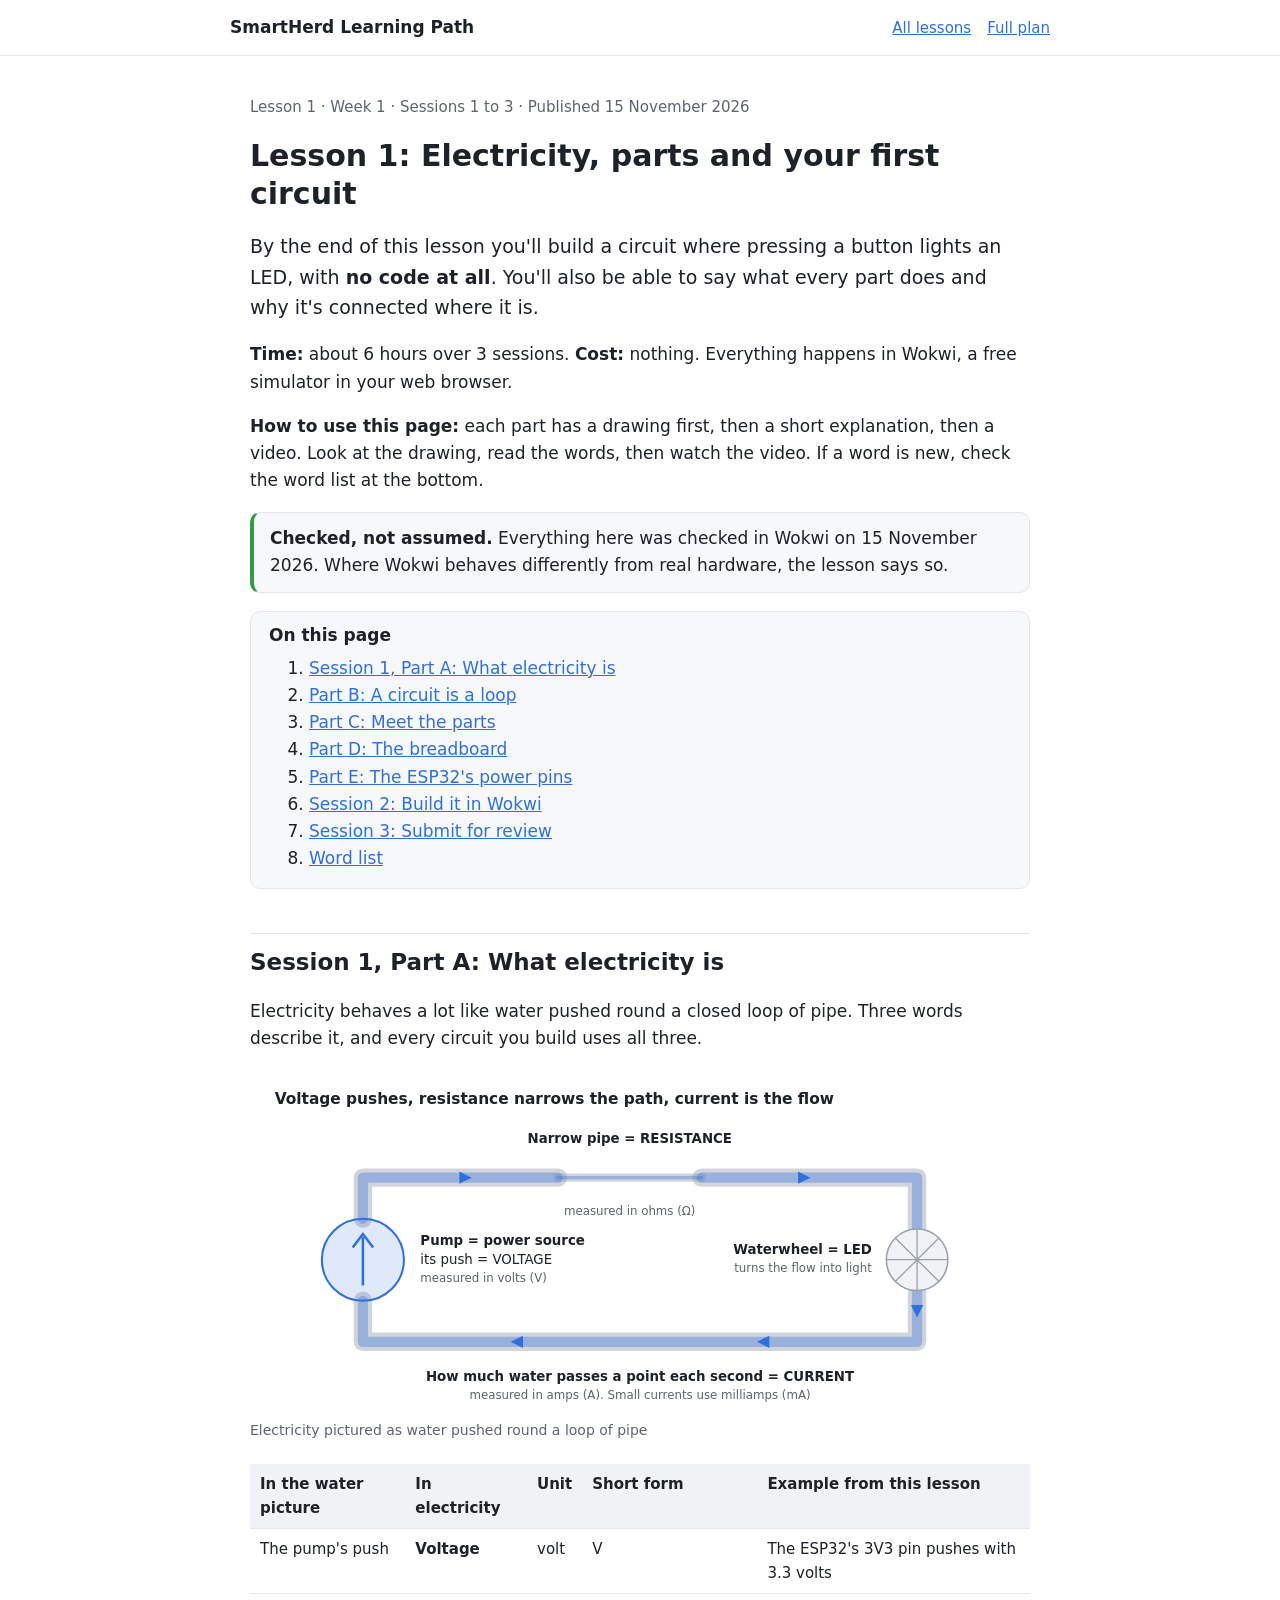
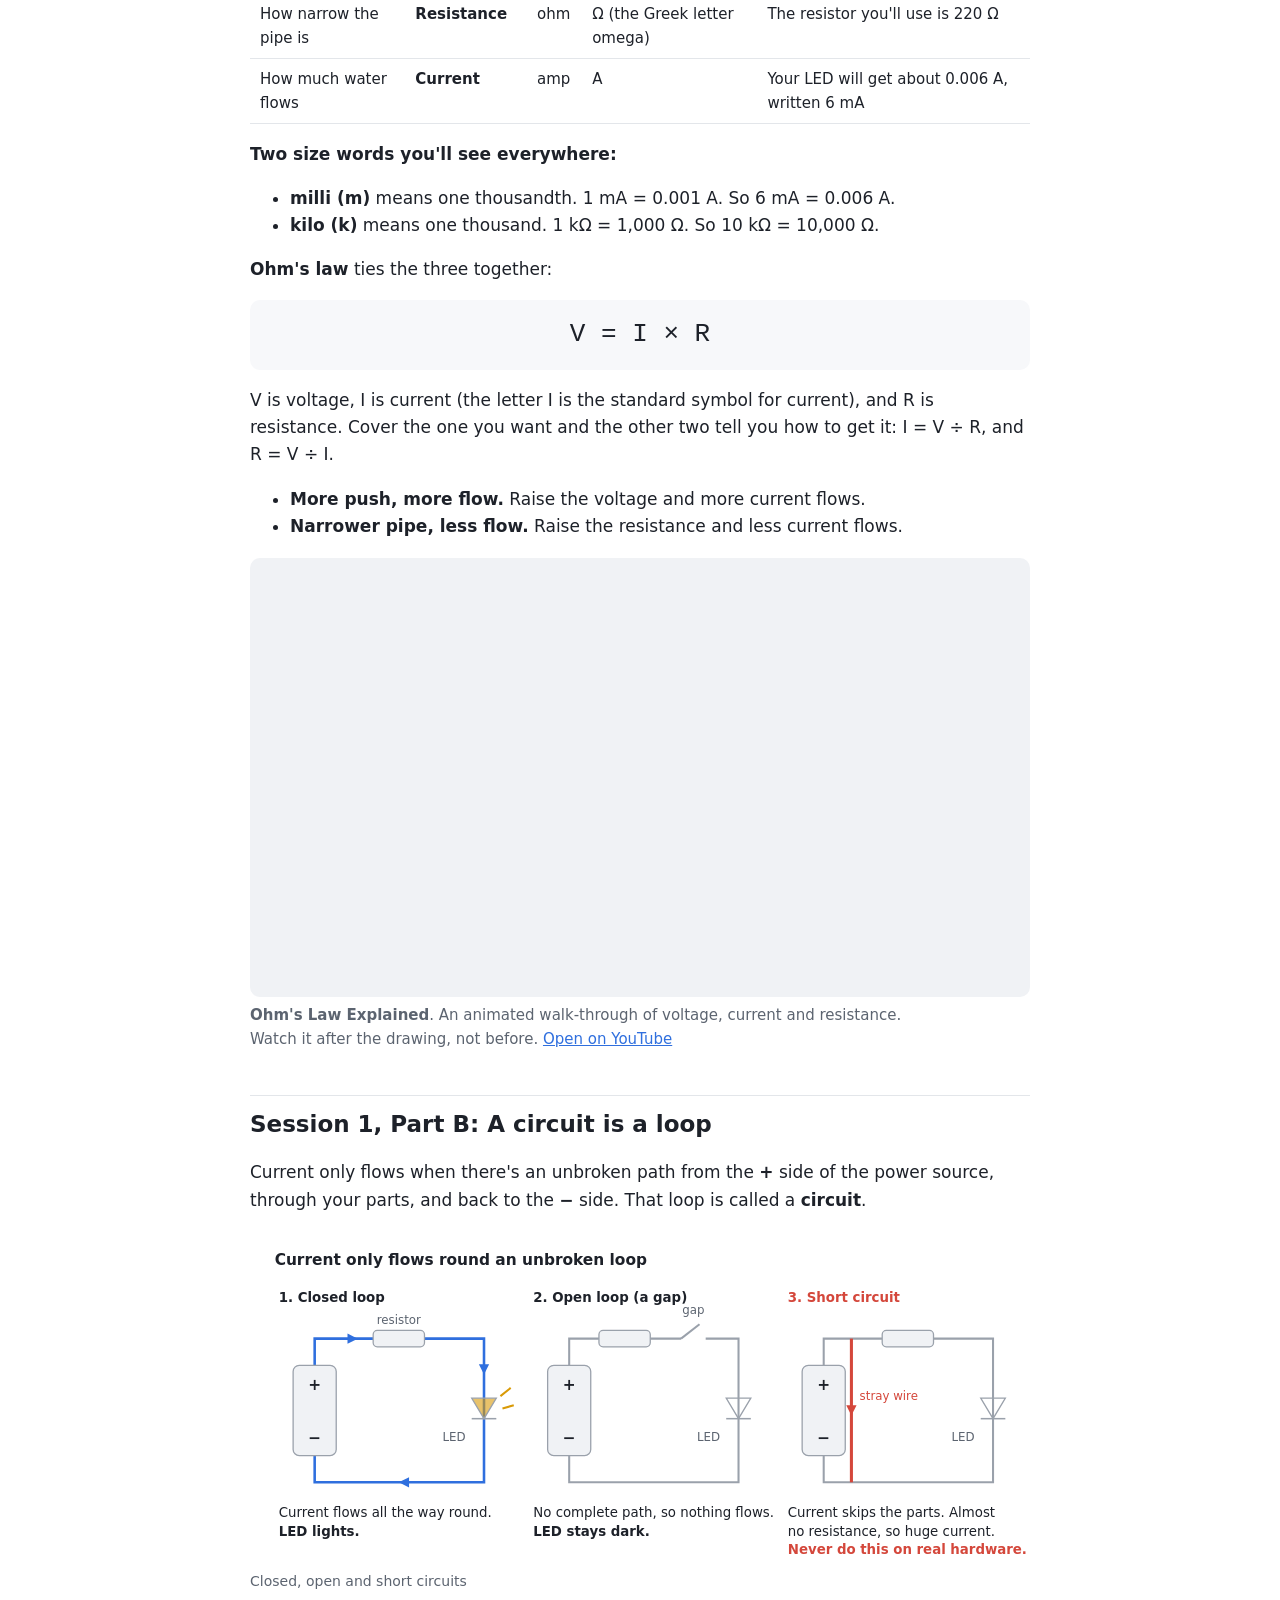
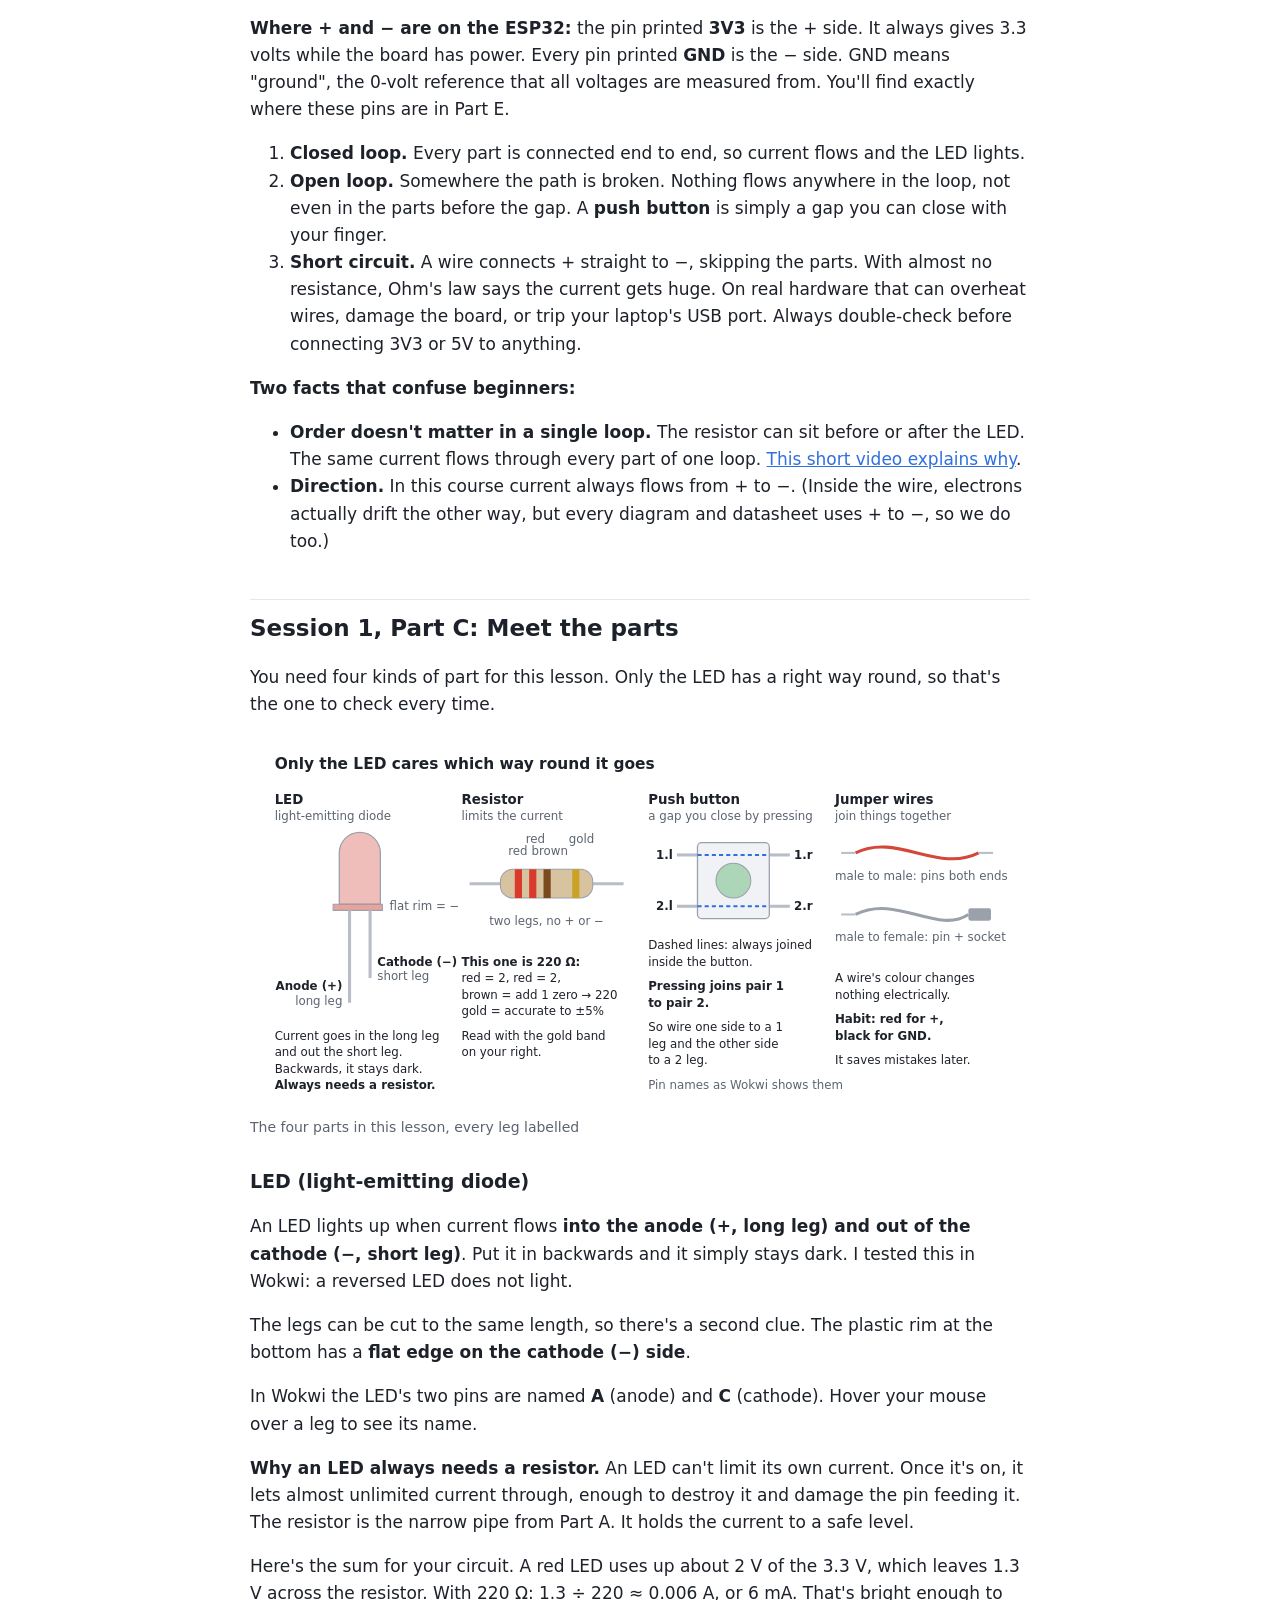
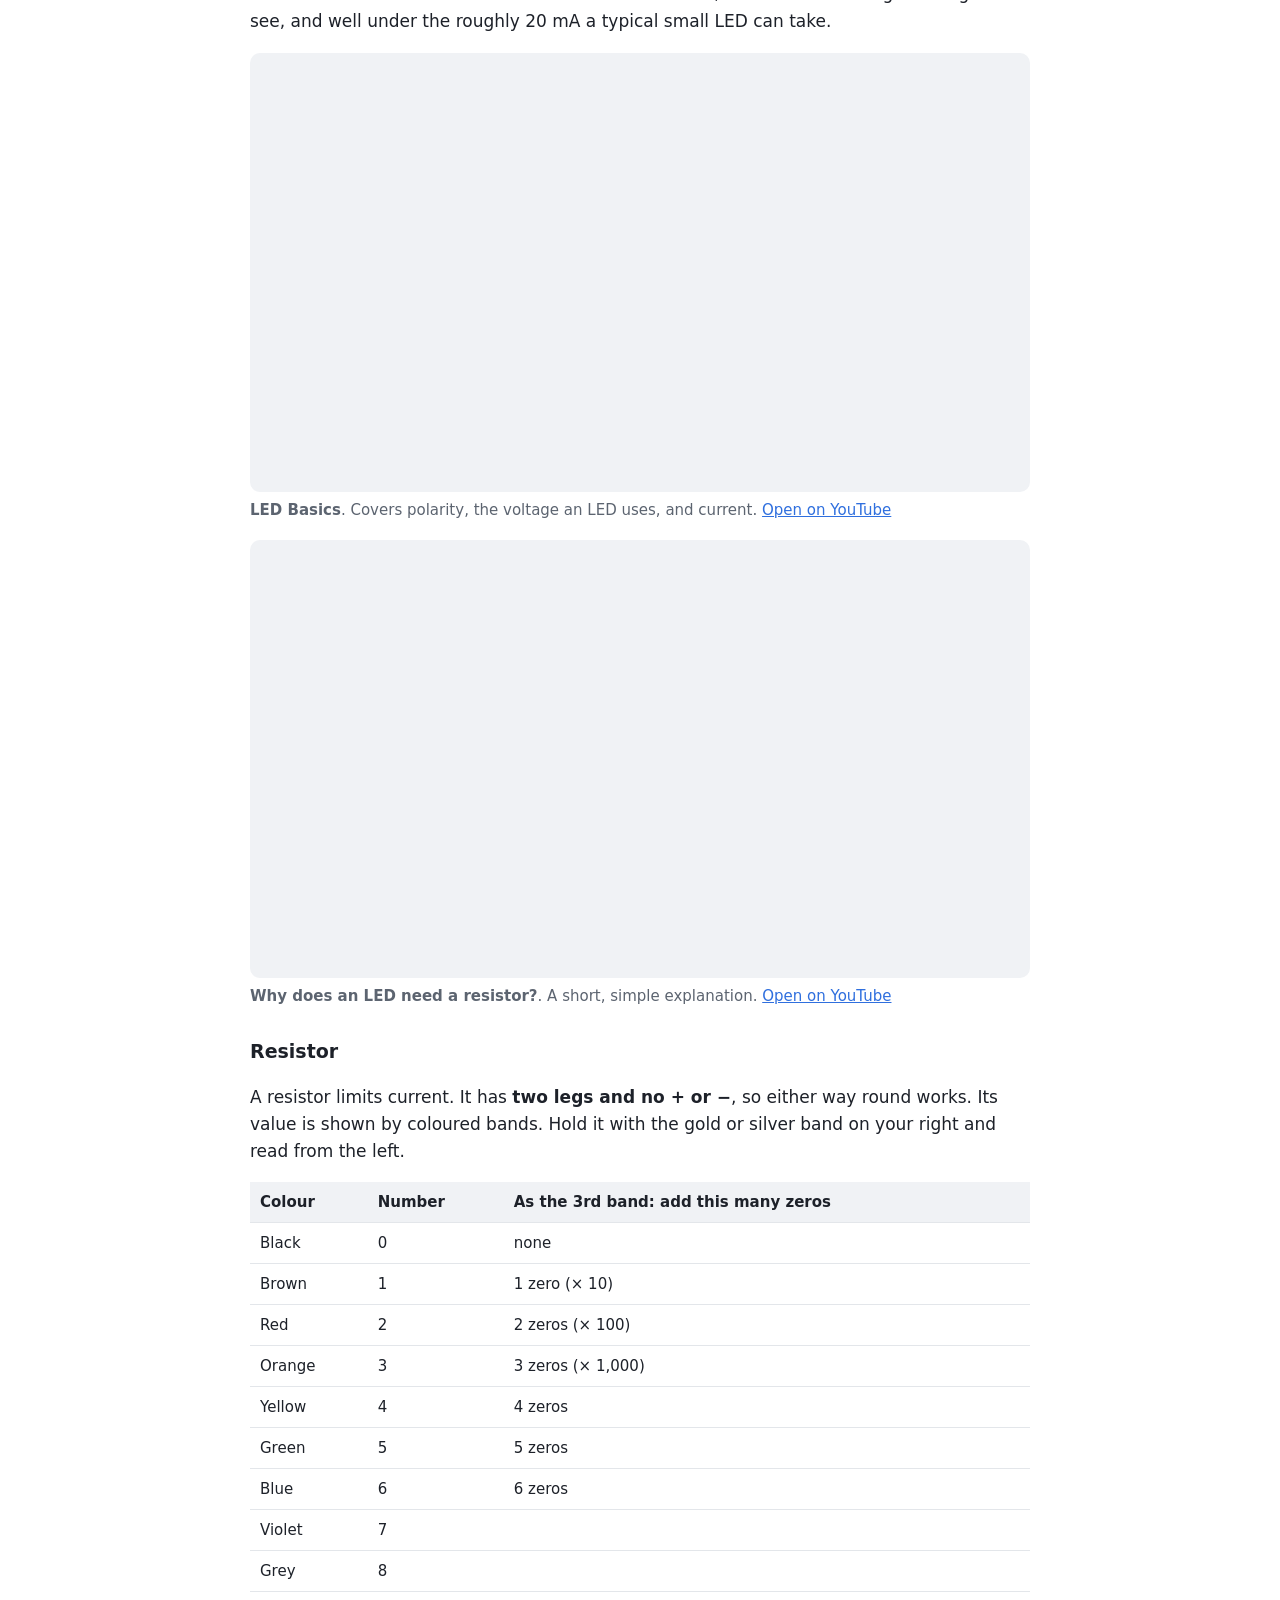
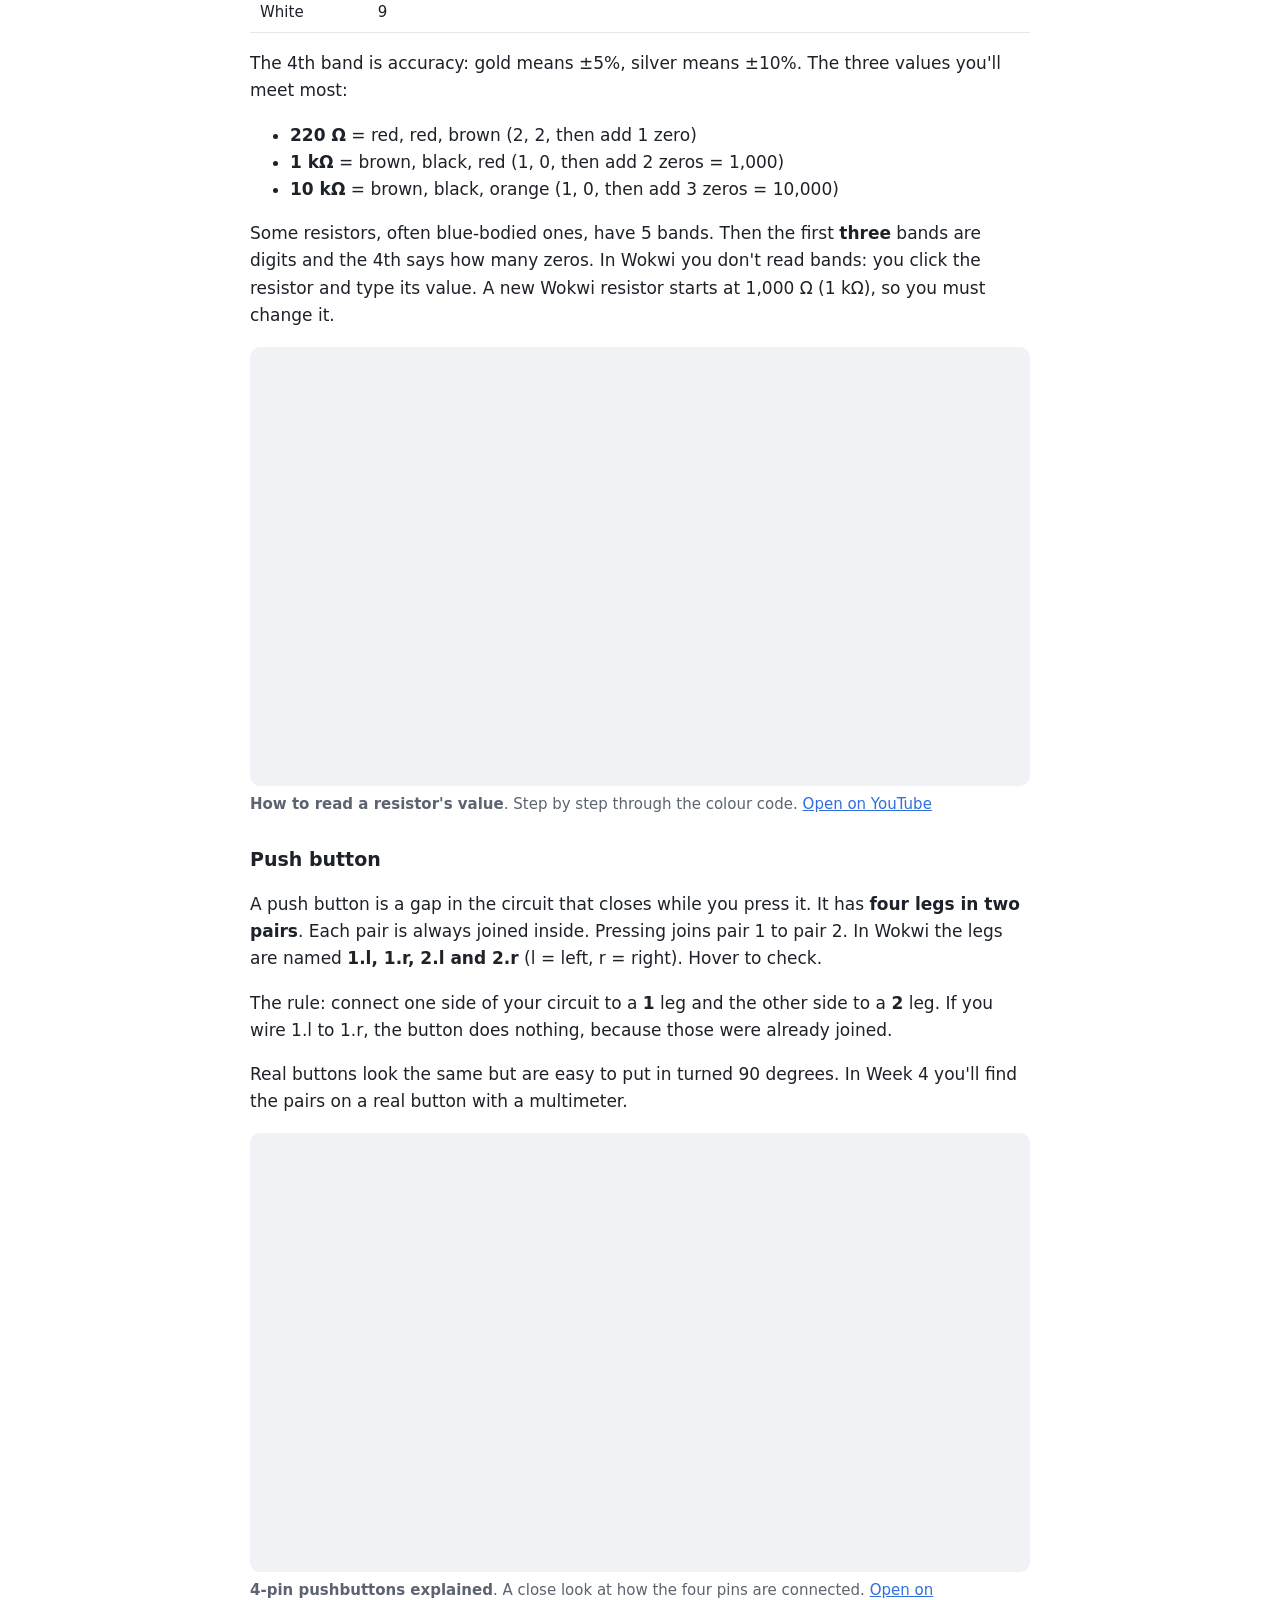
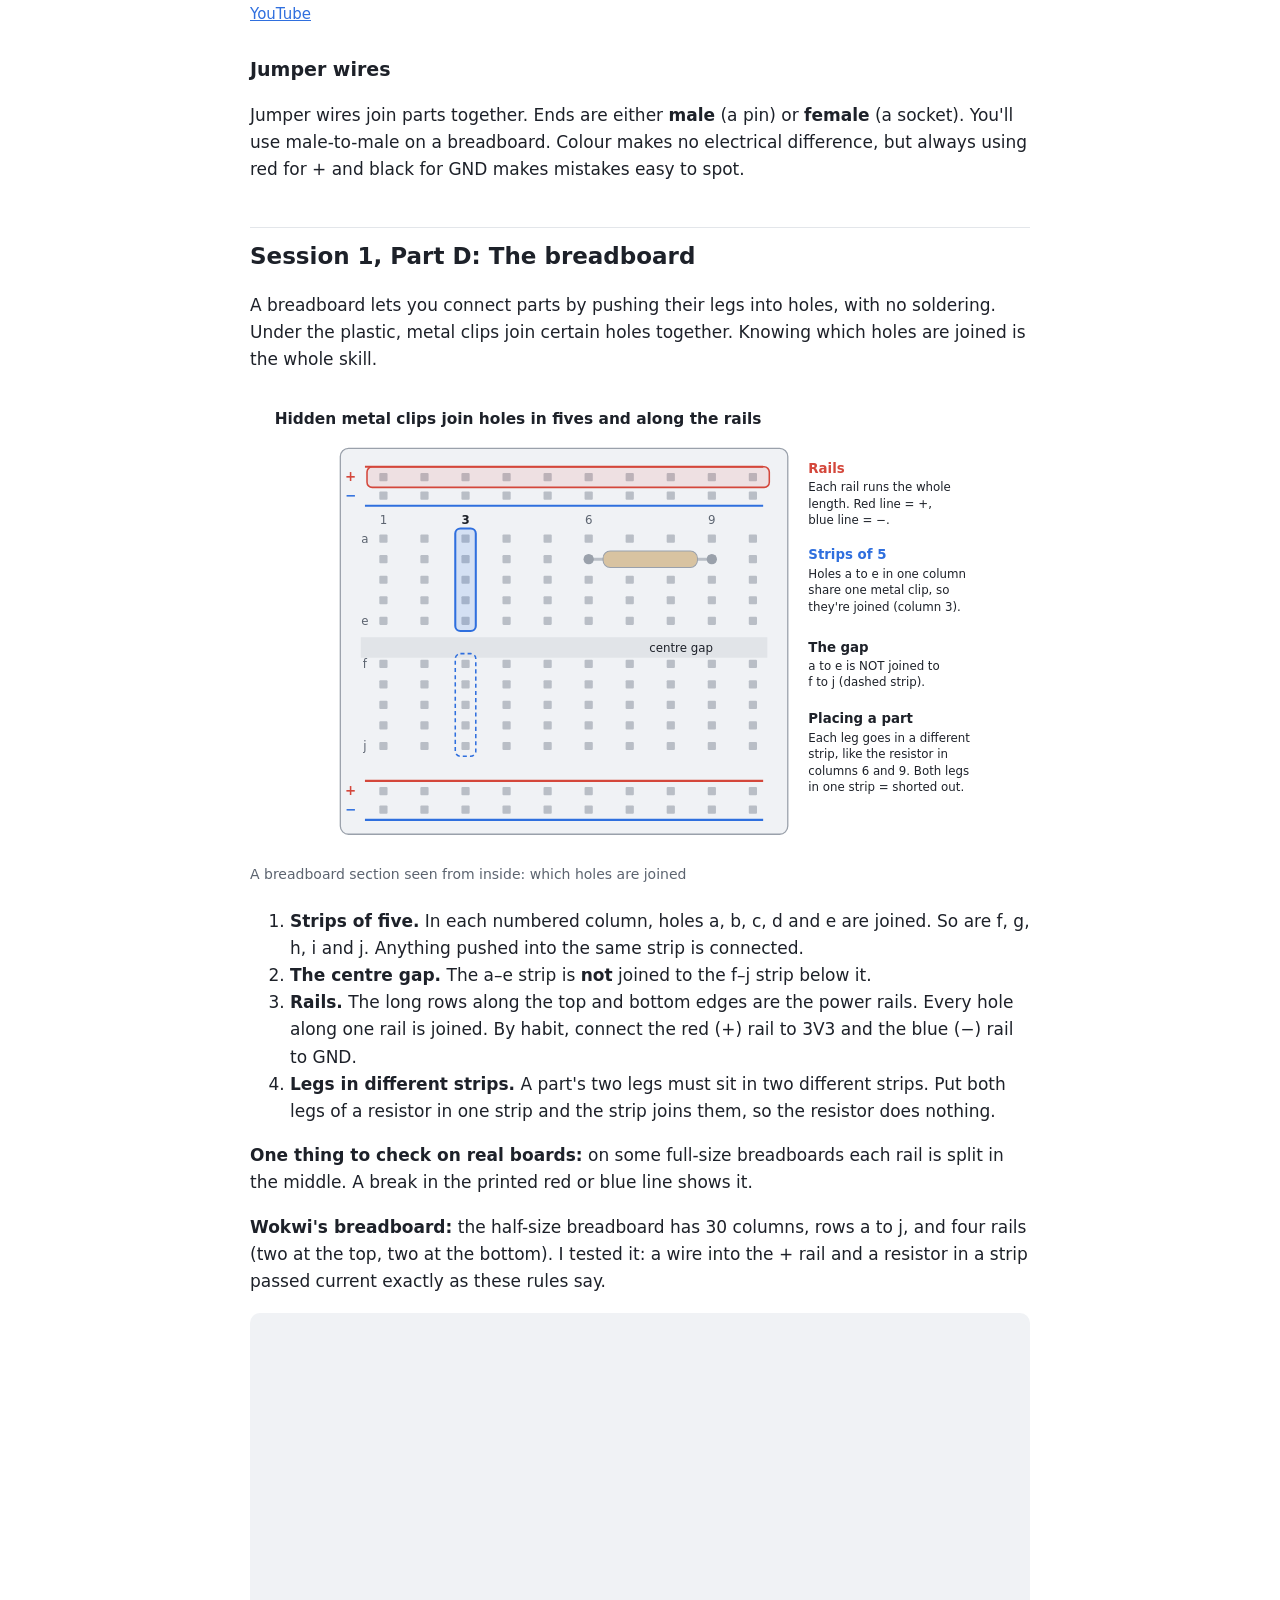
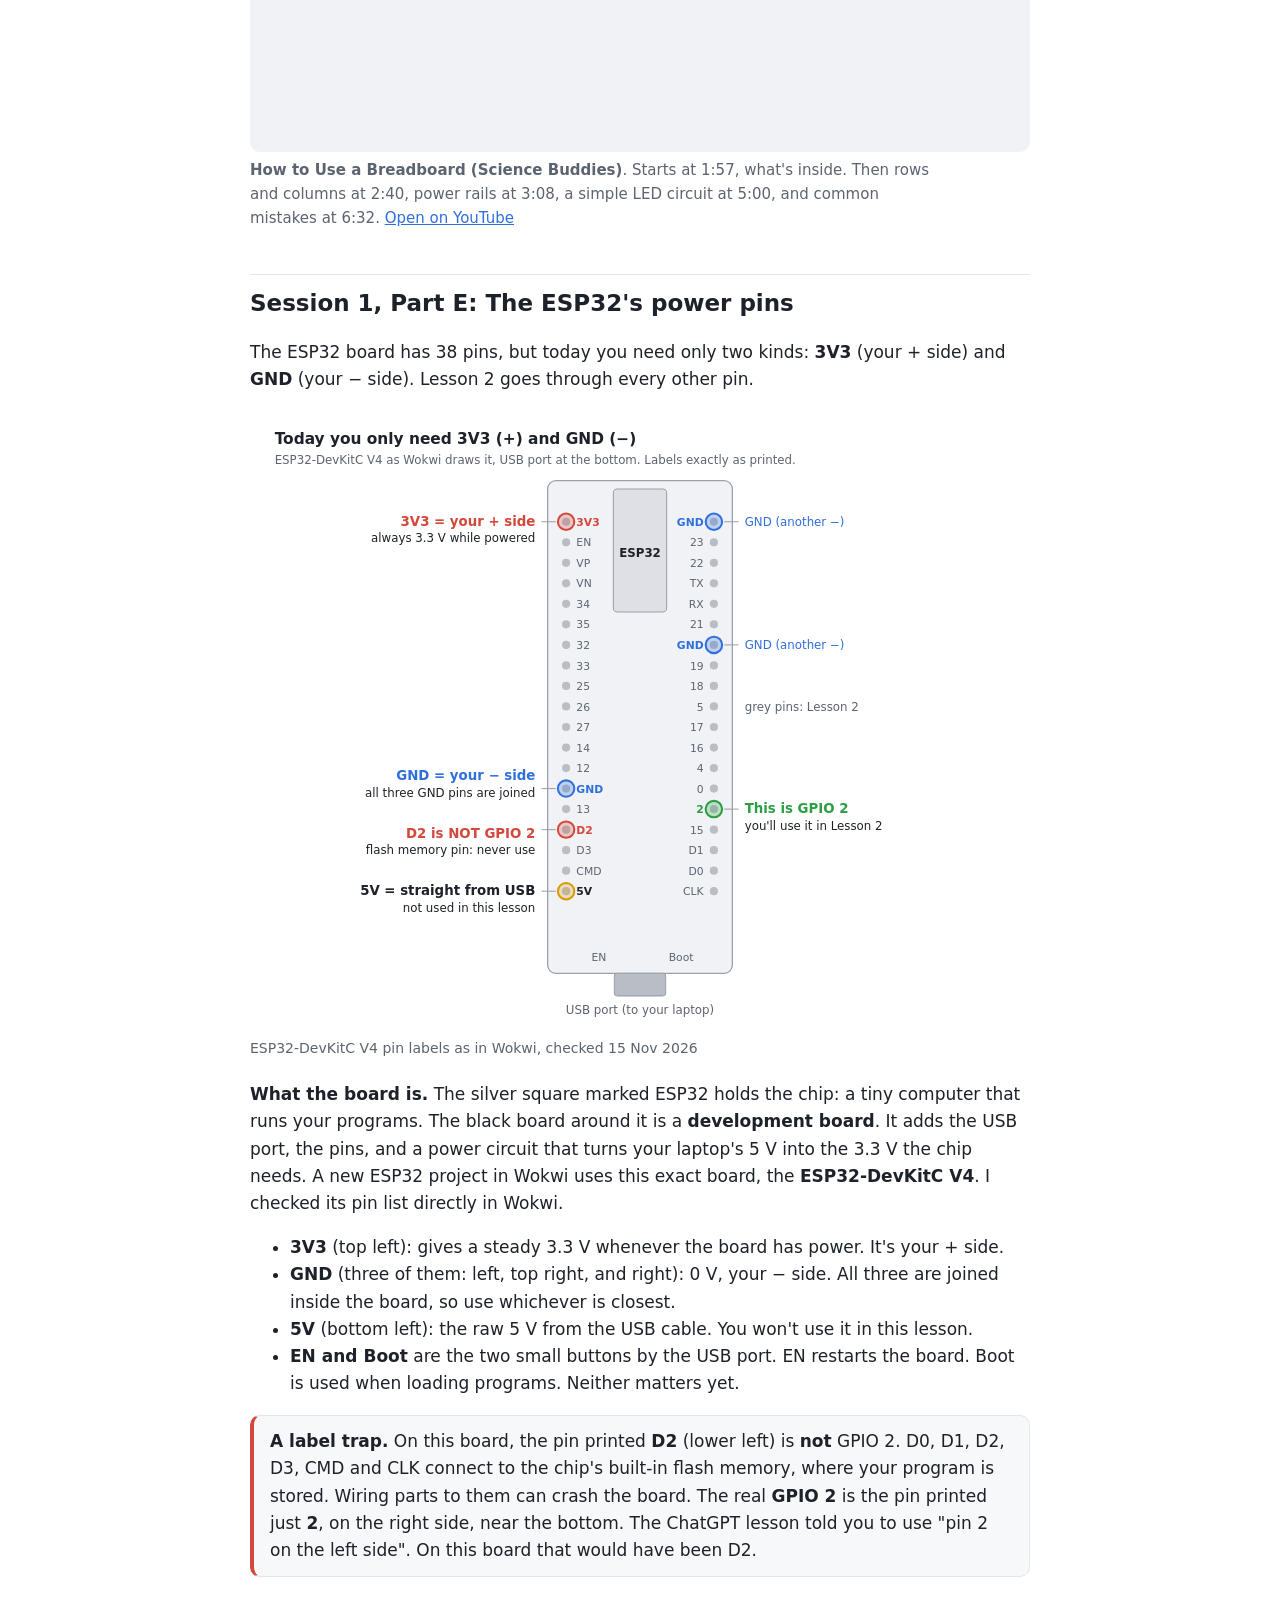
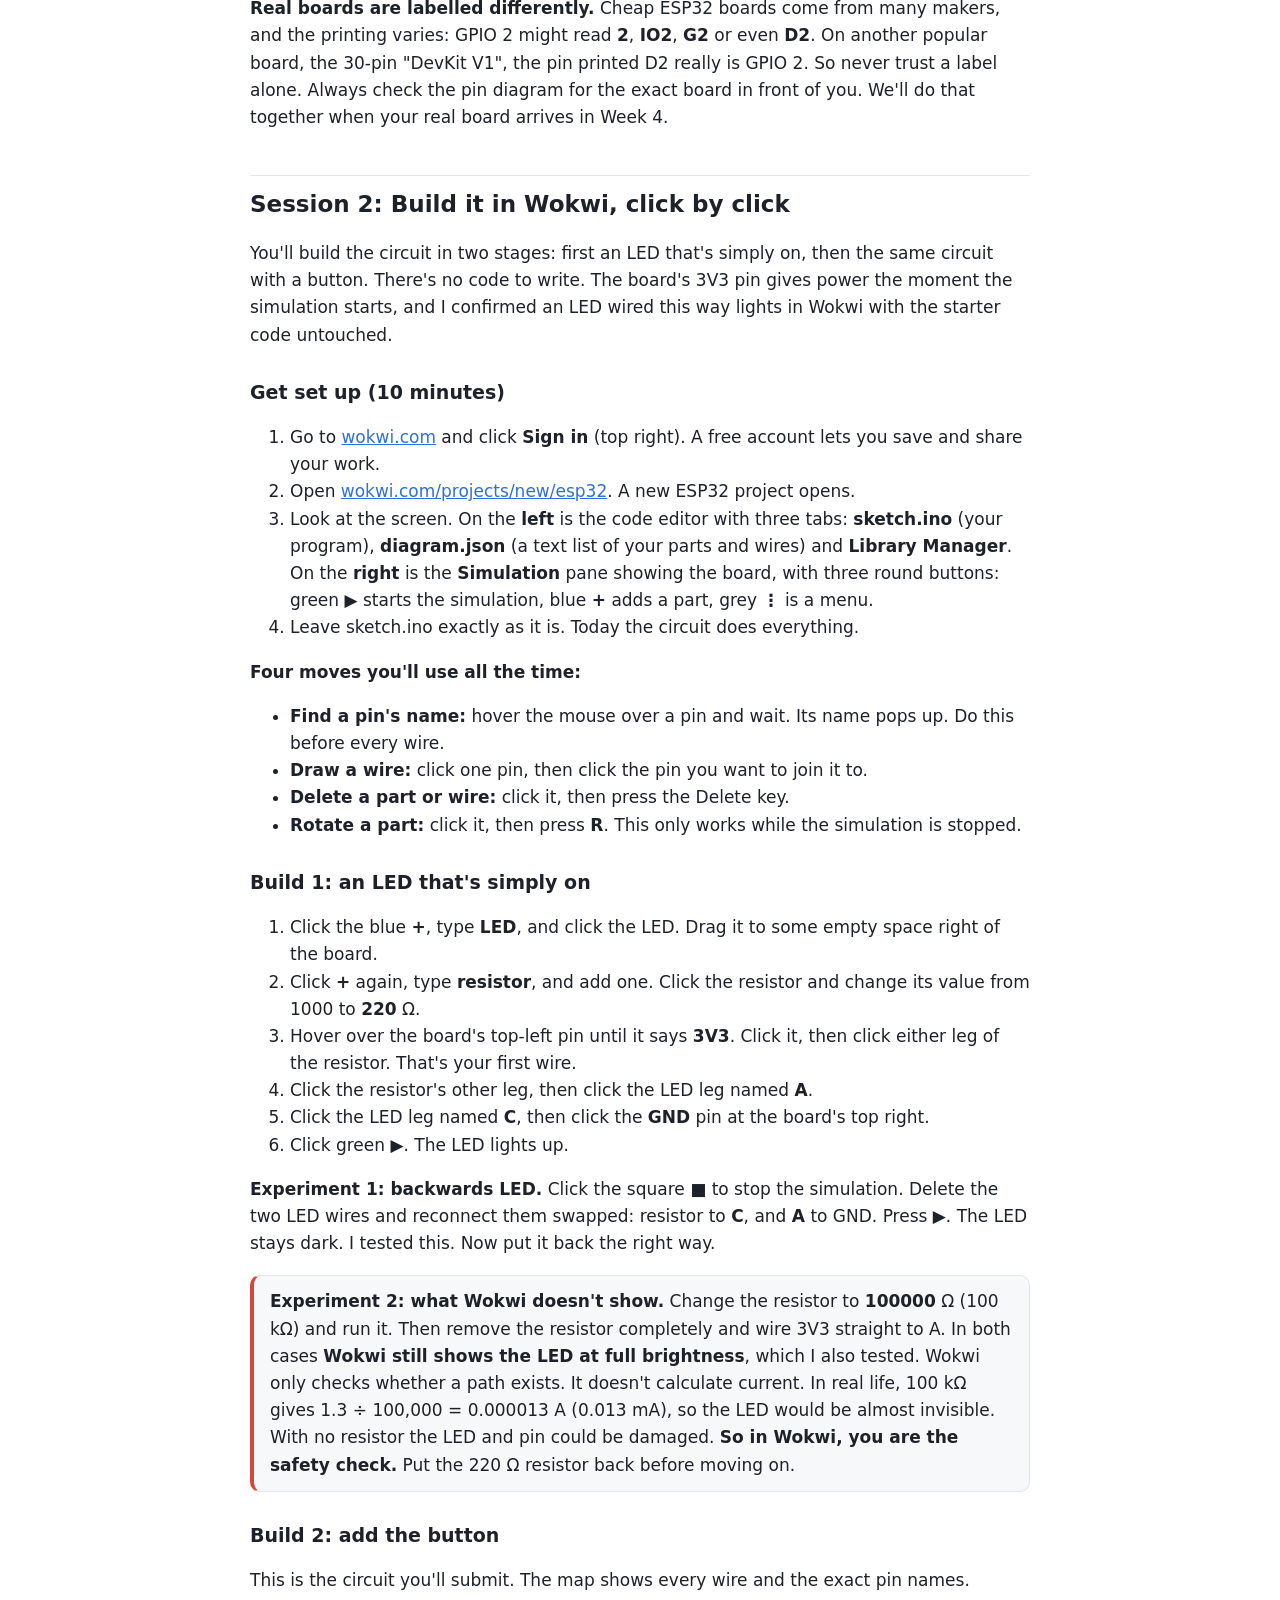
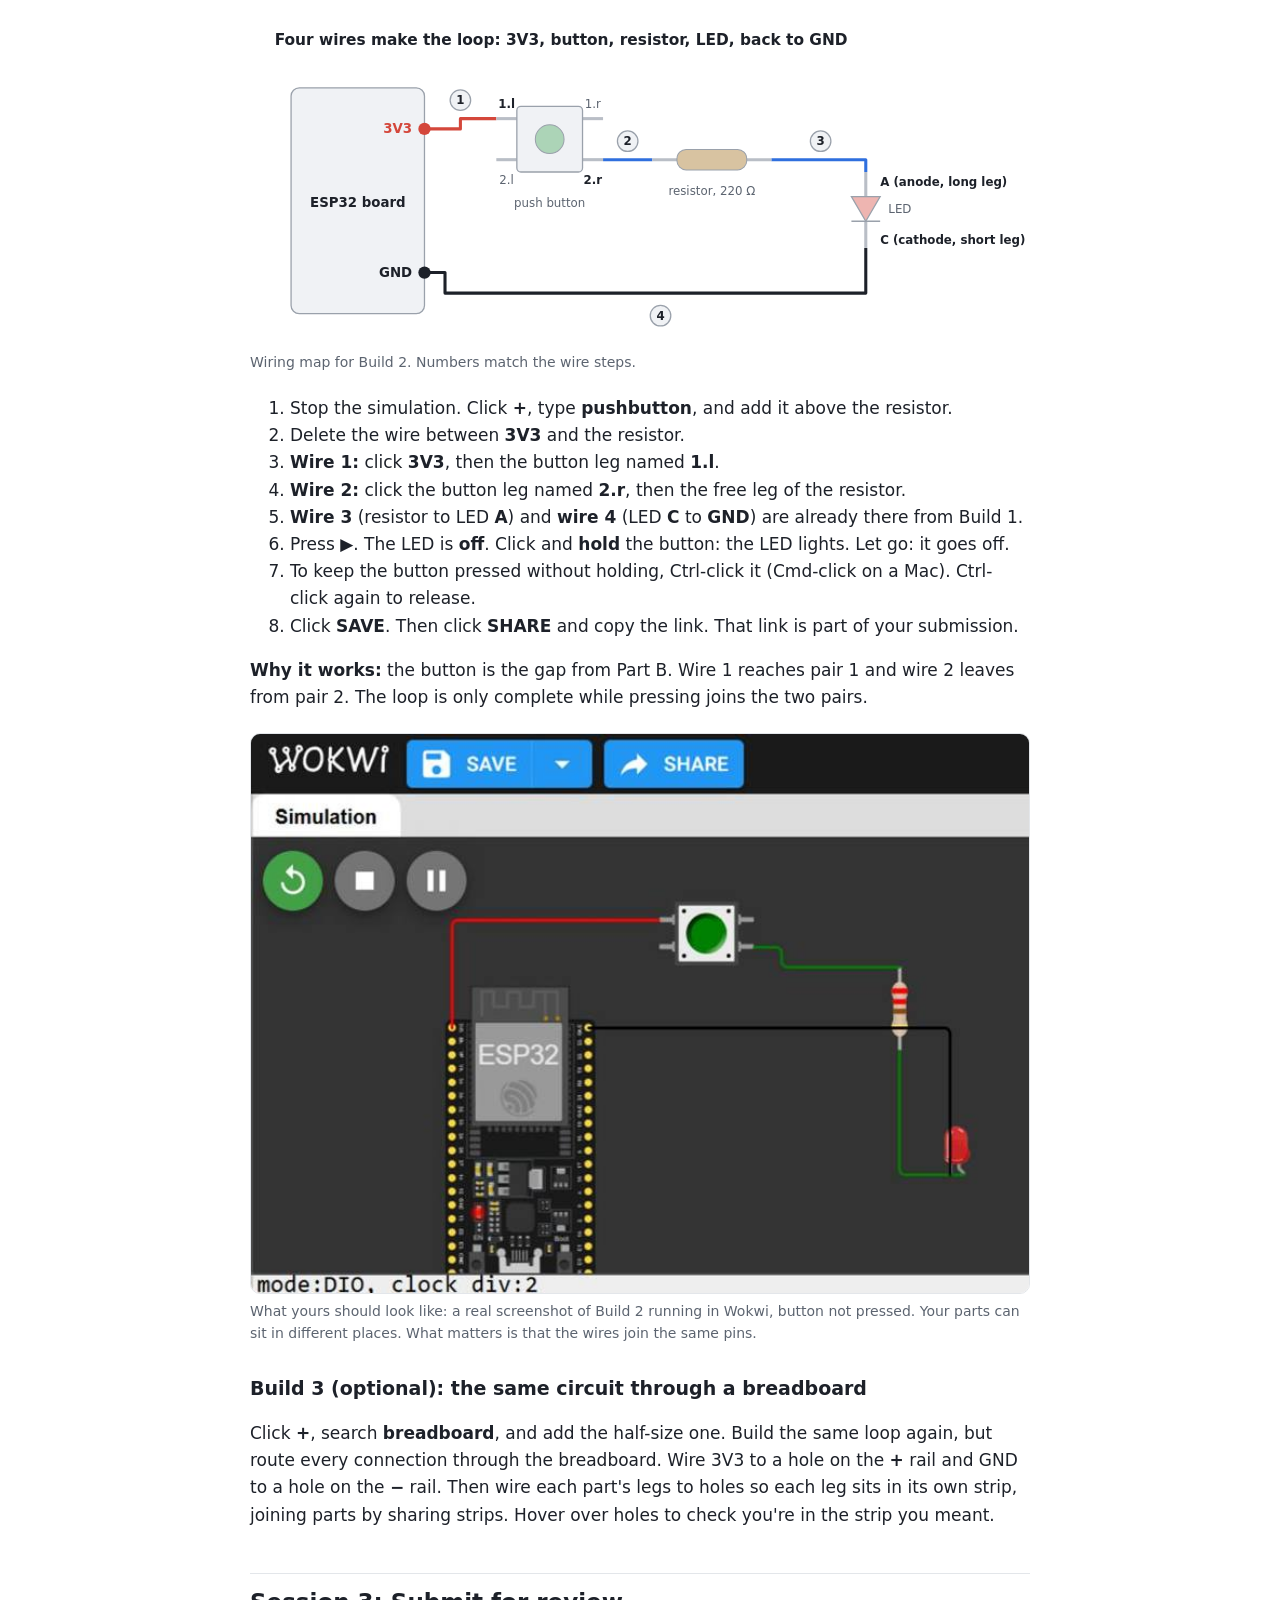
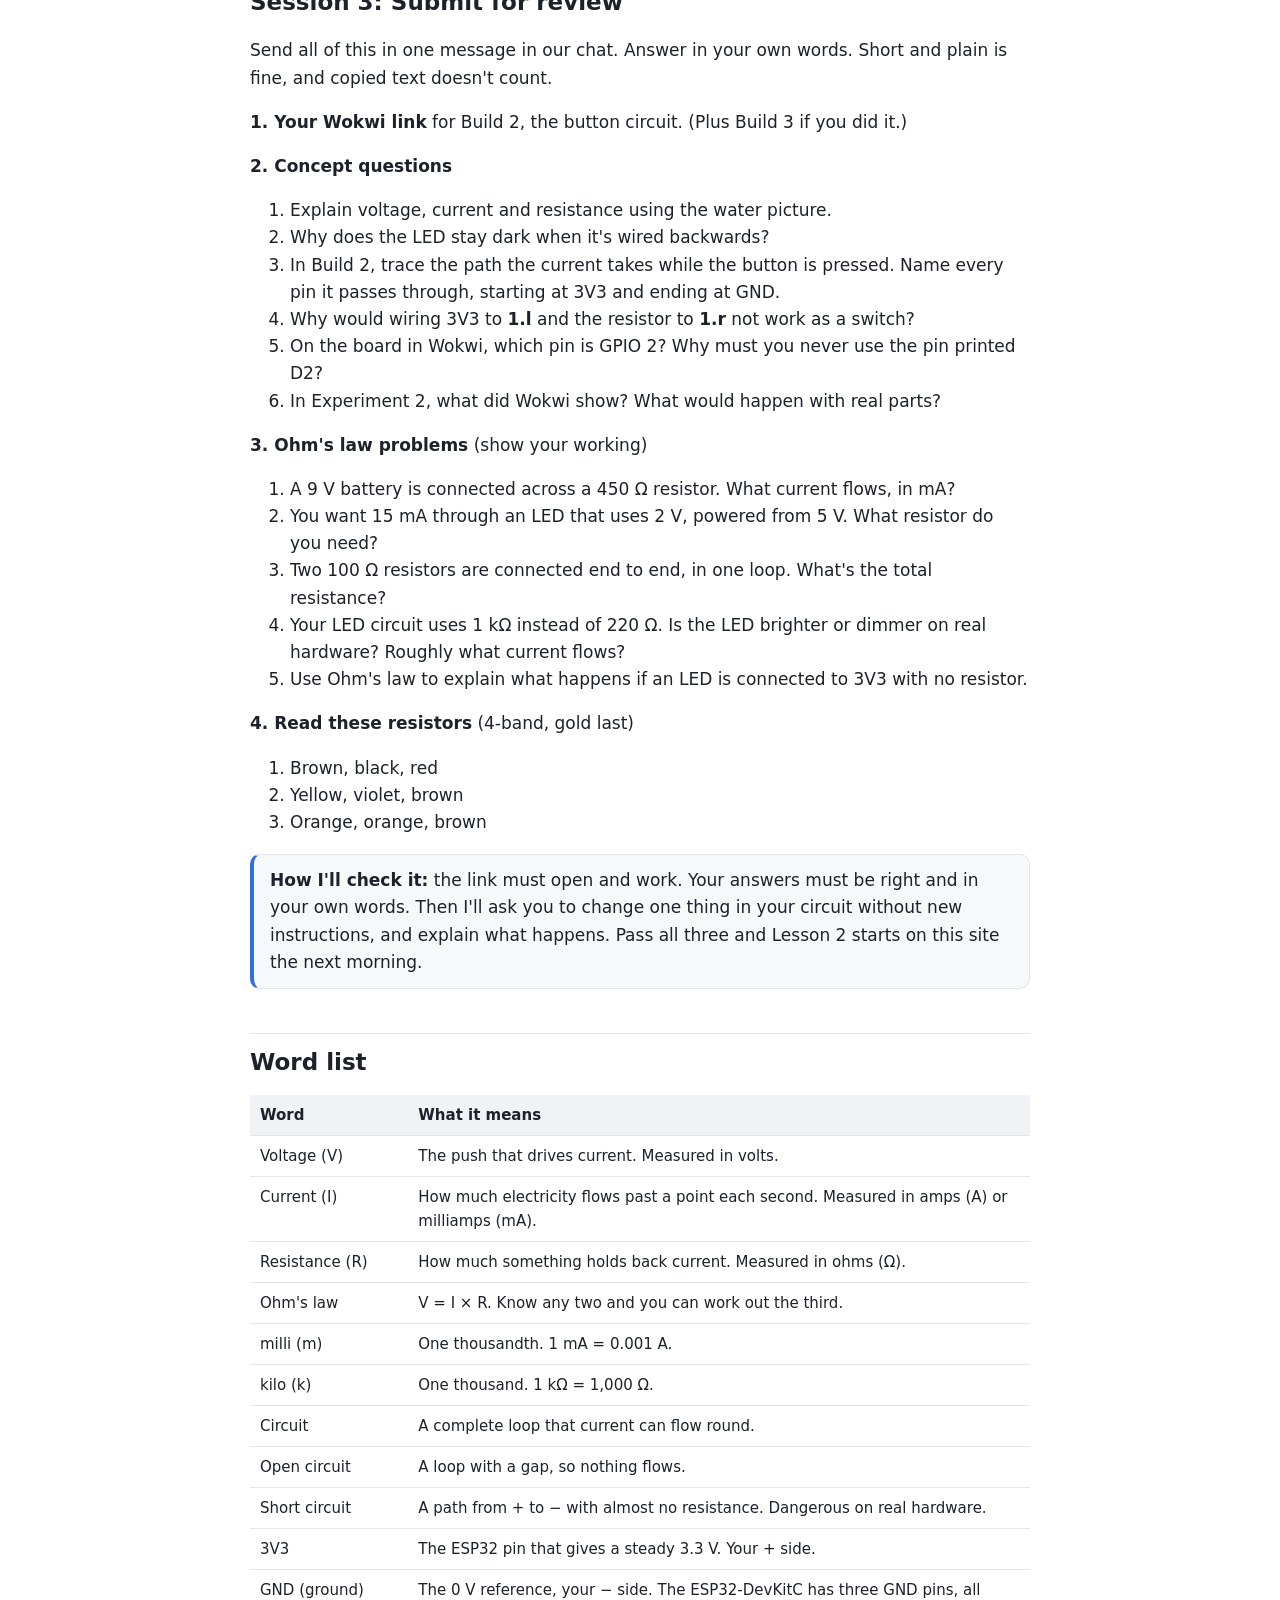
==== lessons/lesson-01.html @ 09792a9e "Add SmartHerd lessons site with Lesson 1 Home page with progress and the lesson record, Lesson 1 pag" ====
<!DOCTYPE html>
<html lang="en">
<head>
<meta charset="utf-8">
<meta name="viewport" content="width=device-width, initial-scale=1">
<title>Lesson 1: Electricity, parts and your first circuit</title>
<link rel="stylesheet" href="../assets/style.css">
</head>
<body>
<header class="site"><div class="inner">
<a class="brand" href="../index.html">SmartHerd Learning Path</a>
<nav><a href="../index.html">All lessons</a><a href="https://claude.ai/artifact/B8A8WRH6DSd8m3Wu7zAoVH">Full plan</a></nav>
</div></header>
<main class="wrap">

<p class="meta">Lesson 1 &middot; Week 1 &middot; Sessions 1 to 3 &middot; Published 15 November 2026</p>
<h1>Lesson 1: Electricity, parts and your first circuit</h1>
<p class="lead">By the end of this lesson you'll build a circuit where pressing a button lights an LED, with <strong>no code at all</strong>. You'll also be able to say what every part does and why it's connected where it is.</p>
<p><strong>Time:</strong> about 6 hours over 3 sessions. <strong>Cost:</strong> nothing. Everything happens in Wokwi, a free simulator in your web browser.</p>
<p><strong>How to use this page:</strong> each part has a drawing first, then a short explanation, then a video. Look at the drawing, read the words, then watch the video. If a word is new, check the word list at the bottom.</p>
<div class="callout good"><strong>Checked, not assumed.</strong> Everything here was checked in Wokwi on 15 November 2026. Where Wokwi behaves differently from real hardware, the lesson says so.</div>

<div class="toc"><strong>On this page</strong><ol>
<li><a href="#a">Session 1, Part A: What electricity is</a></li>
<li><a href="#b">Part B: A circuit is a loop</a></li>
<li><a href="#c">Part C: Meet the parts</a></li>
<li><a href="#d">Part D: The breadboard</a></li>
<li><a href="#e">Part E: The ESP32's power pins</a></li>
<li><a href="#s2">Session 2: Build it in Wokwi</a></li>
<li><a href="#s3">Session 3: Submit for review</a></li>
<li><a href="#words">Word list</a></li></ol></div>

<h2 id="a">Session 1, Part A: What electricity is</h2>
<p>Electricity behaves a lot like water pushed round a closed loop of pipe. Three words describe it, and every circuit you build uses all three.</p>
<figure><svg viewBox="0 0 760 330" role="img" aria-label="Voltage pushes, resistance narrows the path, current is the flow" font-family="system-ui, -apple-system, Segoe UI, Roboto, Arial, sans-serif"><text x="24" y="28" text-anchor="start" font-size="15" font-weight="600" style="fill:var(--ink)">Voltage pushes, resistance narrows the path, current is the flow</text><g fill="none" stroke-linecap="round" stroke-linejoin="round"><path d="M110 140V100H300M440 100H650V260H110V220" style="stroke:var(--edge)" stroke-opacity="0.45" stroke-width="18"/><path d="M300 100H440" style="stroke:var(--edge)" stroke-opacity="0.45" stroke-width="8"/><path d="M110 140V100H300M440 100H650V260H110V220" style="stroke:var(--accent)" stroke-opacity="0.35" stroke-width="10"/><path d="M300 100H440" style="stroke:var(--accent)" stroke-opacity="0.35" stroke-width="3"/></g><path d="M204 94L216 100L204 106z" style="fill:var(--accent)"/><path d="M534 94L546 100L534 106z" style="fill:var(--accent)"/><path d="M644 224L650 236L656 224z" style="fill:var(--accent)"/><path d="M506 254L494 260L506 266z" style="fill:var(--accent)"/><path d="M266 254L254 260L266 266z" style="fill:var(--accent)"/><circle cx="110" cy="180" r="40" style="fill:var(--accent);stroke:var(--accent)" fill-opacity="0.15" stroke-width="2"/><path d="M110 205V158M100 168L110 155L120 168" fill="none" style="stroke:var(--accent)" stroke-width="2.5"/><text x="166" y="166" text-anchor="start" font-size="13" font-weight="600" style="fill:var(--ink)">Pump = power source</text><text x="166" y="184" text-anchor="start" font-size="13" font-weight="400" style="fill:var(--ink)">its push = VOLTAGE</text><text x="166" y="202" text-anchor="start" font-size="11.5" font-weight="400" style="fill:var(--quiet)">measured in volts (V)</text><text x="370" y="66" text-anchor="middle" font-size="13" font-weight="600" style="fill:var(--ink)">Narrow pipe = RESISTANCE</text><text x="370" y="136" text-anchor="middle" font-size="11.5" font-weight="400" style="fill:var(--quiet)">measured in ohms (&#937;)</text><circle cx="650" cy="180" r="30" style="fill:var(--tint);stroke:var(--edge)" stroke-width="1.5"/><path d="M650 150V210M620 180H680M629 159L671 201M671 159L629 201" style="stroke:var(--edge)" stroke-width="1.25"/><text x="606" y="174" text-anchor="end" font-size="13" font-weight="600" style="fill:var(--ink)">Waterwheel = LED</text><text x="606" y="192" text-anchor="end" font-size="11.5" font-weight="400" style="fill:var(--quiet)">turns the flow into light</text><text x="380" y="298" text-anchor="middle" font-size="13" font-weight="600" style="fill:var(--ink)">How much water passes a point each second = CURRENT</text><text x="380" y="316" text-anchor="middle" font-size="11.5" font-weight="400" style="fill:var(--quiet)">measured in amps (A). Small currents use milliamps (mA)</text></svg><figcaption>Electricity pictured as water pushed round a loop of pipe</figcaption></figure>
<table><tr><th>In the water picture</th><th>In electricity</th><th>Unit</th><th>Short form</th><th>Example from this lesson</th></tr>
<tr><td>The pump's push</td><td><strong>Voltage</strong></td><td>volt</td><td>V</td><td>The ESP32's 3V3 pin pushes with 3.3 volts</td></tr>
<tr><td>How narrow the pipe is</td><td><strong>Resistance</strong></td><td>ohm</td><td>&#937; (the Greek letter omega)</td><td>The resistor you'll use is 220 &#937;</td></tr>
<tr><td>How much water flows</td><td><strong>Current</strong></td><td>amp</td><td>A</td><td>Your LED will get about 0.006 A, written 6 mA</td></tr></table>
<p><strong>Two size words you'll see everywhere:</strong></p>
<ul><li><strong>milli (m)</strong> means one thousandth. 1 mA = 0.001 A. So 6 mA = 0.006 A.</li>
<li><strong>kilo (k)</strong> means one thousand. 1 k&#937; = 1,000 &#937;. So 10 k&#937; = 10,000 &#937;.</li></ul>
<p><strong>Ohm's law</strong> ties the three together:</p>
<span class="formula">V = I &times; R</span>
<p>V is voltage, I is current (the letter I is the standard symbol for current), and R is resistance. Cover the one you want and the other two tell you how to get it: I = V &divide; R, and R = V &divide; I.</p>
<ul><li><strong>More push, more flow.</strong> Raise the voltage and more current flows.</li>
<li><strong>Narrower pipe, less flow.</strong> Raise the resistance and less current flows.</li></ul>
<div class="video"><div class="frame"><iframe loading="lazy" src="https://www.youtube-nocookie.com/embed/HsLLq6Rm5tU" title="Ohm's Law Explained" allow="accelerometer; encrypted-media; picture-in-picture" allowfullscreen></iframe></div>
<p><strong>Ohm's Law Explained</strong>. An animated walk-through of voltage, current and resistance. Watch it after the drawing, not before. <a href="https://www.youtube.com/watch?v=HsLLq6Rm5tU">Open on YouTube</a></p></div>

<h2 id="b">Session 1, Part B: A circuit is a loop</h2>
<p>Current only flows when there's an unbroken path from the <strong>+</strong> side of the power source, through your parts, and back to the <strong>&#8722;</strong> side. That loop is called a <strong>circuit</strong>.</p>
<figure><svg viewBox="0 0 760 320" role="img" aria-label="Current only flows round an unbroken loop" font-family="system-ui, -apple-system, Segoe UI, Roboto, Arial, sans-serif"><text x="24" y="28" text-anchor="start" font-size="15" font-weight="600" style="fill:var(--ink)">Current only flows round an unbroken loop</text><text x="28" y="64" text-anchor="start" font-size="13" font-weight="600" style="fill:var(--ink)">1. Closed loop</text><path d="M63 126V100H120M170 100H228V240H63V214" fill="none" style="stroke:var(--accent)" stroke-width="2.5"/><rect x="42" y="126" width="42" height="88" rx="6" style="fill:var(--tint);stroke:var(--edge)" stroke-width="1.25"/><text x="63" y="150" text-anchor="middle" font-size="15" font-weight="600" style="fill:var(--ink)">+</text><text x="63" y="202" text-anchor="middle" font-size="15" font-weight="600" style="fill:var(--ink)">&#8722;</text><rect x="120" y="92" width="50" height="16" rx="4" style="fill:var(--tint);stroke:var(--edge)" stroke-width="1.25"/><polygon points="216,158 240,158 228,178" style="fill:var(--warn);stroke:var(--edge)" fill-opacity="0.6" stroke-width="1.25"/><line x1="216" x2="240" y1="178" y2="178" style="stroke:var(--edge)" stroke-width="1.5"/><path d="M244 156l10 -8M246 168l11 -3" style="stroke:var(--warn)" stroke-width="2"/><path d="M95 95L105 100L95 105z" style="fill:var(--accent)"/><path d="M223 125L228 135L233 125z" style="fill:var(--accent)"/><path d="M155 235L145 240L155 245z" style="fill:var(--accent)"/><text x="145" y="86" text-anchor="middle" font-size="11.5" font-weight="400" style="fill:var(--quiet)">resistor</text><text x="210" y="200" text-anchor="end" font-size="11.5" font-weight="400" style="fill:var(--quiet)">LED</text><text x="28" y="274" text-anchor="start" font-size="13" font-weight="400" style="fill:var(--ink)">Current flows all the way round.</text><text x="28" y="292" text-anchor="start" font-size="13" font-weight="600" style="fill:var(--ink)">LED lights.</text><text x="276" y="64" text-anchor="start" font-size="13" font-weight="600" style="fill:var(--ink)">2. Open loop (a gap)</text><path d="M311 126V100H340M390 100H420M444 100H476V240H311V214" fill="none" style="stroke:var(--edge)" stroke-width="2"/><path d="M420 100L438 86" fill="none" style="stroke:var(--edge)" stroke-width="2"/><rect x="290" y="126" width="42" height="88" rx="6" style="fill:var(--tint);stroke:var(--edge)" stroke-width="1.25"/><text x="311" y="150" text-anchor="middle" font-size="15" font-weight="600" style="fill:var(--ink)">+</text><text x="311" y="202" text-anchor="middle" font-size="15" font-weight="600" style="fill:var(--ink)">&#8722;</text><rect x="340" y="92" width="50" height="16" rx="4" style="fill:var(--tint);stroke:var(--edge)" stroke-width="1.25"/><polygon points="464,158 488,158 476,178" fill="none" style="stroke:var(--edge)" stroke-width="1.25"/><line x1="464" x2="488" y1="178" y2="178" style="stroke:var(--edge)" stroke-width="1.5"/><text x="432" y="76" text-anchor="middle" font-size="11.5" font-weight="400" style="fill:var(--quiet)">gap</text><text x="458" y="200" text-anchor="end" font-size="11.5" font-weight="400" style="fill:var(--quiet)">LED</text><text x="276" y="274" text-anchor="start" font-size="13" font-weight="400" style="fill:var(--ink)">No complete path, so nothing flows.</text><text x="276" y="292" text-anchor="start" font-size="13" font-weight="600" style="fill:var(--ink)">LED stays dark.</text><text x="524" y="64" text-anchor="start" font-size="13" font-weight="600" style="fill:var(--red)">3. Short circuit</text><path d="M559 126V100H616M666 100H724V240H559V214" fill="none" style="stroke:var(--edge)" stroke-width="2"/><path d="M586 100V240" fill="none" style="stroke:var(--red)" stroke-width="3"/><rect x="538" y="126" width="42" height="88" rx="6" style="fill:var(--tint);stroke:var(--edge)" stroke-width="1.25"/><text x="559" y="150" text-anchor="middle" font-size="15" font-weight="600" style="fill:var(--ink)">+</text><text x="559" y="202" text-anchor="middle" font-size="15" font-weight="600" style="fill:var(--ink)">&#8722;</text><rect x="616" y="92" width="50" height="16" rx="4" style="fill:var(--tint);stroke:var(--edge)" stroke-width="1.25"/><polygon points="712,158 736,158 724,178" fill="none" style="stroke:var(--edge)" stroke-width="1.25"/><line x1="712" x2="736" y1="178" y2="178" style="stroke:var(--edge)" stroke-width="1.5"/><path d="M581 165L586 175L591 165z" style="fill:var(--red)"/><text x="594" y="160" text-anchor="start" font-size="11.5" font-weight="400" style="fill:var(--red)">stray wire</text><text x="706" y="200" text-anchor="end" font-size="11.5" font-weight="400" style="fill:var(--quiet)">LED</text><text x="524" y="274" text-anchor="start" font-size="13" font-weight="400" style="fill:var(--ink)">Current skips the parts. Almost</text><text x="524" y="292" text-anchor="start" font-size="13" font-weight="400" style="fill:var(--ink)">no resistance, so huge current.</text><text x="524" y="310" text-anchor="start" font-size="13" font-weight="600" style="fill:var(--red)">Never do this on real hardware.</text></svg><figcaption>Closed, open and short circuits</figcaption></figure>
<p><strong>Where + and &#8722; are on the ESP32:</strong> the pin printed <strong>3V3</strong> is the + side. It always gives 3.3 volts while the board has power. Every pin printed <strong>GND</strong> is the &#8722; side. GND means "ground", the 0-volt reference that all voltages are measured from. You'll find exactly where these pins are in Part E.</p>
<ol><li><strong>Closed loop.</strong> Every part is connected end to end, so current flows and the LED lights.</li>
<li><strong>Open loop.</strong> Somewhere the path is broken. Nothing flows anywhere in the loop, not even in the parts before the gap. A <strong>push button</strong> is simply a gap you can close with your finger.</li>
<li><strong>Short circuit.</strong> A wire connects + straight to &#8722;, skipping the parts. With almost no resistance, Ohm's law says the current gets huge. On real hardware that can overheat wires, damage the board, or trip your laptop's USB port. Always double-check before connecting 3V3 or 5V to anything.</li></ol>
<p><strong>Two facts that confuse beginners:</strong></p>
<ul><li><strong>Order doesn't matter in a single loop.</strong> The resistor can sit before or after the LED. The same current flows through every part of one loop. <a href="https://youtu.be/NUKD9qESO58">This short video explains why</a>.</li>
<li><strong>Direction.</strong> In this course current always flows from + to &#8722;. (Inside the wire, electrons actually drift the other way, but every diagram and datasheet uses + to &#8722;, so we do too.)</li></ul>

<h2 id="c">Session 1, Part C: Meet the parts</h2>
<p>You need four kinds of part for this lesson. Only the LED has a right way round, so that's the one to check every time.</p>
<figure><svg viewBox="0 0 760 360" role="img" aria-label="Only the LED cares which way round it goes" font-family="system-ui, -apple-system, Segoe UI, Roboto, Arial, sans-serif"><text x="24" y="28" text-anchor="start" font-size="15" font-weight="600" style="fill:var(--ink)">Only the LED cares which way round it goes</text><text x="24" y="62" text-anchor="start" font-size="13" font-weight="600" style="fill:var(--ink)">LED</text><text x="24" y="78" text-anchor="start" font-size="11.5" font-weight="400" style="fill:var(--quiet)">light-emitting diode</text><path d="M87 160V110A20 20 0 0 1 127 110V160Z" style="fill:var(--red);stroke:var(--edge)" fill-opacity="0.35" stroke-width="1.25"/><path d="M81 160H129V166H81Z" style="fill:var(--red);stroke:var(--edge)" fill-opacity="0.5" stroke-width="1"/><line x1="97" x2="97" y1="166" y2="256" style="stroke:var(--muted)" stroke-width="3"/><line x1="117" x2="117" y1="166" y2="232" style="stroke:var(--muted)" stroke-width="3"/><text x="90" y="244" text-anchor="end" font-size="11.5" font-weight="600" style="fill:var(--ink)">Anode (+)</text><text x="90" y="258" text-anchor="end" font-size="11.5" font-weight="400" style="fill:var(--quiet)">long leg</text><text x="124" y="220" text-anchor="start" font-size="11.5" font-weight="600" style="fill:var(--ink)">Cathode (&#8722;)</text><text x="124" y="234" text-anchor="start" font-size="11.5" font-weight="400" style="fill:var(--quiet)">short leg</text><text x="136" y="166" text-anchor="start" font-size="11.5" font-weight="400" style="fill:var(--quiet)">flat rim = &#8722;</text><text x="24" y="292" text-anchor="start" font-size="11.5" font-weight="400" style="fill:var(--ink)">Current goes in the long leg</text><text x="24" y="308" text-anchor="start" font-size="11.5" font-weight="400" style="fill:var(--ink)">and out the short leg.</text><text x="24" y="324" text-anchor="start" font-size="11.5" font-weight="400" style="fill:var(--ink)">Backwards, it stays dark.</text><text x="24" y="340" text-anchor="start" font-size="11.5" font-weight="600" style="fill:var(--ink)">Always needs a resistor.</text><text x="206" y="62" text-anchor="start" font-size="13" font-weight="600" style="fill:var(--ink)">Resistor</text><text x="206" y="78" text-anchor="start" font-size="11.5" font-weight="400" style="fill:var(--quiet)">limits the current</text><line x1="214" x2="364" y1="140" y2="140" style="stroke:var(--muted)" stroke-width="3"/><rect x="244" y="126" width="90" height="28" rx="12" style="fill:var(--tan);stroke:var(--edge)" stroke-width="1"/><rect x="258" y="126" width="7" height="28" fill="#d93a2b"/><rect x="272" y="126" width="7" height="28" fill="#d93a2b"/><rect x="286" y="126" width="7" height="28" fill="#7a4a1f"/><rect x="314" y="126" width="7" height="28" fill="#c9a227"/><text x="261" y="112" text-anchor="middle" font-size="11.5" font-weight="400" style="fill:var(--quiet)">red</text><text x="278" y="100" text-anchor="middle" font-size="11.5" font-weight="400" style="fill:var(--quiet)">red</text><text x="292" y="112" text-anchor="middle" font-size="11.5" font-weight="400" style="fill:var(--quiet)">brown</text><text x="323" y="100" text-anchor="middle" font-size="11.5" font-weight="400" style="fill:var(--quiet)">gold</text><text x="289" y="180" text-anchor="middle" font-size="11.5" font-weight="400" style="fill:var(--quiet)">two legs, no + or &#8722;</text><text x="206" y="220" text-anchor="start" font-size="11.5" font-weight="600" style="fill:var(--ink)">This one is 220 &#937;:</text><text x="206" y="236" text-anchor="start" font-size="11.5" font-weight="400" style="fill:var(--ink)">red = 2, red = 2,</text><text x="206" y="252" text-anchor="start" font-size="11.5" font-weight="400" style="fill:var(--ink)">brown = add 1 zero &#8594; 220</text><text x="206" y="268" text-anchor="start" font-size="11.5" font-weight="400" style="fill:var(--ink)">gold = accurate to &#177;5%</text><text x="206" y="292" text-anchor="start" font-size="11.5" font-weight="400" style="fill:var(--ink)">Read with the gold band</text><text x="206" y="308" text-anchor="start" font-size="11.5" font-weight="400" style="fill:var(--ink)">on your right.</text><text x="388" y="62" text-anchor="start" font-size="13" font-weight="600" style="fill:var(--ink)">Push button</text><text x="388" y="78" text-anchor="start" font-size="11.5" font-weight="400" style="fill:var(--quiet)">a gap you close by pressing</text><line x1="416" x2="436" y1="112" y2="112" style="stroke:var(--muted)" stroke-width="3"/><line x1="506" x2="526" y1="112" y2="112" style="stroke:var(--muted)" stroke-width="3"/><line x1="416" x2="436" y1="162" y2="162" style="stroke:var(--muted)" stroke-width="3"/><line x1="506" x2="526" y1="162" y2="162" style="stroke:var(--muted)" stroke-width="3"/><rect x="436" y="100" width="70" height="74" rx="4" style="fill:var(--tint);stroke:var(--edge)" stroke-width="1.25"/><line x1="436" x2="506" y1="112" y2="112" style="stroke:var(--accent)" stroke-width="2" stroke-dasharray="4 3"/><line x1="436" x2="506" y1="162" y2="162" style="stroke:var(--accent)" stroke-width="2" stroke-dasharray="4 3"/><circle cx="471" cy="137" r="17" style="fill:var(--good);stroke:var(--edge)" fill-opacity="0.35" stroke-width="1"/><text x="412" y="116" text-anchor="end" font-size="11.5" font-weight="600" style="fill:var(--ink)">1.l</text><text x="530" y="116" text-anchor="start" font-size="11.5" font-weight="600" style="fill:var(--ink)">1.r</text><text x="412" y="166" text-anchor="end" font-size="11.5" font-weight="600" style="fill:var(--ink)">2.l</text><text x="530" y="166" text-anchor="start" font-size="11.5" font-weight="600" style="fill:var(--ink)">2.r</text><text x="388" y="204" text-anchor="start" font-size="11.5" font-weight="400" style="fill:var(--ink)">Dashed lines: always joined</text><text x="388" y="220" text-anchor="start" font-size="11.5" font-weight="400" style="fill:var(--ink)">inside the button.</text><text x="388" y="244" text-anchor="start" font-size="11.5" font-weight="600" style="fill:var(--ink)">Pressing joins pair 1</text><text x="388" y="260" text-anchor="start" font-size="11.5" font-weight="600" style="fill:var(--ink)">to pair 2.</text><text x="388" y="284" text-anchor="start" font-size="11.5" font-weight="400" style="fill:var(--ink)">So wire one side to a 1</text><text x="388" y="300" text-anchor="start" font-size="11.5" font-weight="400" style="fill:var(--ink)">leg and the other side</text><text x="388" y="316" text-anchor="start" font-size="11.5" font-weight="400" style="fill:var(--ink)">to a 2 leg.</text><text x="388" y="340" text-anchor="start" font-size="11.5" font-weight="400" style="fill:var(--quiet)">Pin names as Wokwi shows them</text><text x="570" y="62" text-anchor="start" font-size="13" font-weight="600" style="fill:var(--ink)">Jumper wires</text><text x="570" y="78" text-anchor="start" font-size="11.5" font-weight="400" style="fill:var(--quiet)">join things together</text><path d="M590 110C630 90 670 130 710 110" fill="none" style="stroke:var(--red)" stroke-width="3"/><line x1="576" x2="590" y1="110" y2="110" style="stroke:var(--muted)" stroke-width="2"/><line x1="710" x2="724" y1="110" y2="110" style="stroke:var(--muted)" stroke-width="2"/><text x="570" y="136" text-anchor="start" font-size="11.5" font-weight="400" style="fill:var(--quiet)">male to male: pins both ends</text><path d="M590 170C630 150 670 190 700 170" fill="none" style="stroke:var(--edge)" stroke-width="3"/><line x1="576" x2="590" y1="170" y2="170" style="stroke:var(--muted)" stroke-width="2"/><rect x="700" y="164" width="22" height="12" rx="2" style="fill:var(--edge)"/><text x="570" y="196" text-anchor="start" font-size="11.5" font-weight="400" style="fill:var(--quiet)">male to female: pin + socket</text><text x="570" y="236" text-anchor="start" font-size="11.5" font-weight="400" style="fill:var(--ink)">A wire's colour changes</text><text x="570" y="252" text-anchor="start" font-size="11.5" font-weight="400" style="fill:var(--ink)">nothing electrically.</text><text x="570" y="276" text-anchor="start" font-size="11.5" font-weight="600" style="fill:var(--ink)">Habit: red for +,</text><text x="570" y="292" text-anchor="start" font-size="11.5" font-weight="600" style="fill:var(--ink)">black for GND.</text><text x="570" y="316" text-anchor="start" font-size="11.5" font-weight="400" style="fill:var(--ink)">It saves mistakes later.</text></svg><figcaption>The four parts in this lesson, every leg labelled</figcaption></figure>
<h3>LED (light-emitting diode)</h3>
<p>An LED lights up when current flows <strong>into the anode (+, long leg) and out of the cathode (&#8722;, short leg)</strong>. Put it in backwards and it simply stays dark. I tested this in Wokwi: a reversed LED does not light.</p>
<p>The legs can be cut to the same length, so there's a second clue. The plastic rim at the bottom has a <strong>flat edge on the cathode (&#8722;) side</strong>.</p>
<p>In Wokwi the LED's two pins are named <strong>A</strong> (anode) and <strong>C</strong> (cathode). Hover your mouse over a leg to see its name.</p>
<p><strong>Why an LED always needs a resistor.</strong> An LED can't limit its own current. Once it's on, it lets almost unlimited current through, enough to destroy it and damage the pin feeding it. The resistor is the narrow pipe from Part A. It holds the current to a safe level.</p>
<p>Here's the sum for your circuit. A red LED uses up about 2 V of the 3.3 V, which leaves 1.3 V across the resistor. With 220 &#937;: 1.3 &divide; 220 &asymp; 0.006 A, or 6 mA. That's bright enough to see, and well under the roughly 20 mA a typical small LED can take.</p>
<div class="video"><div class="frame"><iframe loading="lazy" src="https://www.youtube-nocookie.com/embed/Yo6JI_bzUzo" title="LED Basics" allow="accelerometer; encrypted-media; picture-in-picture" allowfullscreen></iframe></div>
<p><strong>LED Basics</strong>. Covers polarity, the voltage an LED uses, and current. <a href="https://www.youtube.com/watch?v=Yo6JI_bzUzo">Open on YouTube</a></p></div>
<div class="video"><div class="frame"><iframe loading="lazy" src="https://www.youtube-nocookie.com/embed/lDRl9iF5glE" title="Why does an LED need a resistor?" allow="accelerometer; encrypted-media; picture-in-picture" allowfullscreen></iframe></div>
<p><strong>Why does an LED need a resistor?</strong>. A short, simple explanation. <a href="https://www.youtube.com/watch?v=lDRl9iF5glE">Open on YouTube</a></p></div>
<h3>Resistor</h3>
<p>A resistor limits current. It has <strong>two legs and no + or &#8722;</strong>, so either way round works. Its value is shown by coloured bands. Hold it with the gold or silver band on your right and read from the left.</p>
<table><tr><th>Colour</th><th>Number</th><th>As the 3rd band: add this many zeros</th></tr>
<tr><td>Black</td><td>0</td><td>none</td></tr><tr><td>Brown</td><td>1</td><td>1 zero (&times; 10)</td></tr>
<tr><td>Red</td><td>2</td><td>2 zeros (&times; 100)</td></tr><tr><td>Orange</td><td>3</td><td>3 zeros (&times; 1,000)</td></tr>
<tr><td>Yellow</td><td>4</td><td>4 zeros</td></tr><tr><td>Green</td><td>5</td><td>5 zeros</td></tr>
<tr><td>Blue</td><td>6</td><td>6 zeros</td></tr><tr><td>Violet</td><td>7</td><td></td></tr>
<tr><td>Grey</td><td>8</td><td></td></tr><tr><td>White</td><td>9</td><td></td></tr></table>
<p>The 4th band is accuracy: gold means &plusmn;5%, silver means &plusmn;10%. The three values you'll meet most:</p>
<ul><li><strong>220 &#937;</strong> = red, red, brown (2, 2, then add 1 zero)</li>
<li><strong>1 k&#937;</strong> = brown, black, red (1, 0, then add 2 zeros = 1,000)</li>
<li><strong>10 k&#937;</strong> = brown, black, orange (1, 0, then add 3 zeros = 10,000)</li></ul>
<p>Some resistors, often blue-bodied ones, have 5 bands. Then the first <strong>three</strong> bands are digits and the 4th says how many zeros. In Wokwi you don't read bands: you click the resistor and type its value. A new Wokwi resistor starts at 1,000 &#937; (1 k&#937;), so you must change it.</p>
<div class="video"><div class="frame"><iframe loading="lazy" src="https://www.youtube-nocookie.com/embed/uCBIcjQ2JOM" title="How to read a resistor's value" allow="accelerometer; encrypted-media; picture-in-picture" allowfullscreen></iframe></div>
<p><strong>How to read a resistor's value</strong>. Step by step through the colour code. <a href="https://www.youtube.com/watch?v=uCBIcjQ2JOM">Open on YouTube</a></p></div>
<h3>Push button</h3>
<p>A push button is a gap in the circuit that closes while you press it. It has <strong>four legs in two pairs</strong>. Each pair is always joined inside. Pressing joins pair 1 to pair 2. In Wokwi the legs are named <strong>1.l, 1.r, 2.l and 2.r</strong> (l = left, r = right). Hover to check.</p>
<p>The rule: connect one side of your circuit to a <strong>1</strong> leg and the other side to a <strong>2</strong> leg. If you wire 1.l to 1.r, the button does nothing, because those were already joined.</p>
<p>Real buttons look the same but are easy to put in turned 90 degrees. In Week 4 you'll find the pairs on a real button with a multimeter.</p>
<div class="video"><div class="frame"><iframe loading="lazy" src="https://www.youtube-nocookie.com/embed/sD81lzBULJ4" title="4-pin pushbuttons explained" allow="accelerometer; encrypted-media; picture-in-picture" allowfullscreen></iframe></div>
<p><strong>4-pin pushbuttons explained</strong>. A close look at how the four pins are connected. <a href="https://www.youtube.com/watch?v=sD81lzBULJ4">Open on YouTube</a></p></div>
<h3>Jumper wires</h3>
<p>Jumper wires join parts together. Ends are either <strong>male</strong> (a pin) or <strong>female</strong> (a socket). You'll use male-to-male on a breadboard. Colour makes no electrical difference, but always using red for + and black for GND makes mistakes easy to spot.</p>

<h2 id="d">Session 1, Part D: The breadboard</h2>
<p>A breadboard lets you connect parts by pushing their legs into holes, with no soldering. Under the plastic, metal clips join certain holes together. Knowing which holes are joined is the whole skill.</p>
<figure><svg viewBox="0 0 760 450" role="img" aria-label="Hidden metal clips join holes in fives and along the rails" font-family="system-ui, -apple-system, Segoe UI, Roboto, Arial, sans-serif"><text x="24" y="28" text-anchor="start" font-size="15" font-weight="600" style="fill:var(--ink)">Hidden metal clips join holes in fives and along the rails</text><rect x="88" y="52" width="436" height="376" rx="8" style="fill:var(--tint);stroke:var(--edge)" stroke-width="1.25"/><rect x="108" y="236" width="396" height="20" style="fill:var(--edge)" fill-opacity="0.18"/><line x1="112" x2="500" y1="70" y2="70" style="stroke:var(--red)" stroke-width="2"/><line x1="112" x2="500" y1="108" y2="108" style="stroke:var(--accent)" stroke-width="2"/><line x1="112" x2="500" y1="376" y2="376" style="stroke:var(--red)" stroke-width="2"/><line x1="112" x2="500" y1="414" y2="414" style="stroke:var(--accent)" stroke-width="2"/><rect x="126" y="76" width="8" height="8" rx="1" style="fill:var(--muted)"/><rect x="166" y="76" width="8" height="8" rx="1" style="fill:var(--muted)"/><rect x="206" y="76" width="8" height="8" rx="1" style="fill:var(--muted)"/><rect x="246" y="76" width="8" height="8" rx="1" style="fill:var(--muted)"/><rect x="286" y="76" width="8" height="8" rx="1" style="fill:var(--muted)"/><rect x="326" y="76" width="8" height="8" rx="1" style="fill:var(--muted)"/><rect x="366" y="76" width="8" height="8" rx="1" style="fill:var(--muted)"/><rect x="406" y="76" width="8" height="8" rx="1" style="fill:var(--muted)"/><rect x="446" y="76" width="8" height="8" rx="1" style="fill:var(--muted)"/><rect x="486" y="76" width="8" height="8" rx="1" style="fill:var(--muted)"/><rect x="126" y="94" width="8" height="8" rx="1" style="fill:var(--muted)"/><rect x="166" y="94" width="8" height="8" rx="1" style="fill:var(--muted)"/><rect x="206" y="94" width="8" height="8" rx="1" style="fill:var(--muted)"/><rect x="246" y="94" width="8" height="8" rx="1" style="fill:var(--muted)"/><rect x="286" y="94" width="8" height="8" rx="1" style="fill:var(--muted)"/><rect x="326" y="94" width="8" height="8" rx="1" style="fill:var(--muted)"/><rect x="366" y="94" width="8" height="8" rx="1" style="fill:var(--muted)"/><rect x="406" y="94" width="8" height="8" rx="1" style="fill:var(--muted)"/><rect x="446" y="94" width="8" height="8" rx="1" style="fill:var(--muted)"/><rect x="486" y="94" width="8" height="8" rx="1" style="fill:var(--muted)"/><rect x="126" y="382" width="8" height="8" rx="1" style="fill:var(--muted)"/><rect x="166" y="382" width="8" height="8" rx="1" style="fill:var(--muted)"/><rect x="206" y="382" width="8" height="8" rx="1" style="fill:var(--muted)"/><rect x="246" y="382" width="8" height="8" rx="1" style="fill:var(--muted)"/><rect x="286" y="382" width="8" height="8" rx="1" style="fill:var(--muted)"/><rect x="326" y="382" width="8" height="8" rx="1" style="fill:var(--muted)"/><rect x="366" y="382" width="8" height="8" rx="1" style="fill:var(--muted)"/><rect x="406" y="382" width="8" height="8" rx="1" style="fill:var(--muted)"/><rect x="446" y="382" width="8" height="8" rx="1" style="fill:var(--muted)"/><rect x="486" y="382" width="8" height="8" rx="1" style="fill:var(--muted)"/><rect x="126" y="400" width="8" height="8" rx="1" style="fill:var(--muted)"/><rect x="166" y="400" width="8" height="8" rx="1" style="fill:var(--muted)"/><rect x="206" y="400" width="8" height="8" rx="1" style="fill:var(--muted)"/><rect x="246" y="400" width="8" height="8" rx="1" style="fill:var(--muted)"/><rect x="286" y="400" width="8" height="8" rx="1" style="fill:var(--muted)"/><rect x="326" y="400" width="8" height="8" rx="1" style="fill:var(--muted)"/><rect x="366" y="400" width="8" height="8" rx="1" style="fill:var(--muted)"/><rect x="406" y="400" width="8" height="8" rx="1" style="fill:var(--muted)"/><rect x="446" y="400" width="8" height="8" rx="1" style="fill:var(--muted)"/><rect x="486" y="400" width="8" height="8" rx="1" style="fill:var(--muted)"/><rect x="126" y="136" width="8" height="8" rx="1" style="fill:var(--muted)"/><rect x="166" y="136" width="8" height="8" rx="1" style="fill:var(--muted)"/><rect x="206" y="136" width="8" height="8" rx="1" style="fill:var(--muted)"/><rect x="246" y="136" width="8" height="8" rx="1" style="fill:var(--muted)"/><rect x="286" y="136" width="8" height="8" rx="1" style="fill:var(--muted)"/><rect x="326" y="136" width="8" height="8" rx="1" style="fill:var(--muted)"/><rect x="366" y="136" width="8" height="8" rx="1" style="fill:var(--muted)"/><rect x="406" y="136" width="8" height="8" rx="1" style="fill:var(--muted)"/><rect x="446" y="136" width="8" height="8" rx="1" style="fill:var(--muted)"/><rect x="486" y="136" width="8" height="8" rx="1" style="fill:var(--muted)"/><rect x="126" y="156" width="8" height="8" rx="1" style="fill:var(--muted)"/><rect x="166" y="156" width="8" height="8" rx="1" style="fill:var(--muted)"/><rect x="206" y="156" width="8" height="8" rx="1" style="fill:var(--muted)"/><rect x="246" y="156" width="8" height="8" rx="1" style="fill:var(--muted)"/><rect x="286" y="156" width="8" height="8" rx="1" style="fill:var(--muted)"/><rect x="326" y="156" width="8" height="8" rx="1" style="fill:var(--muted)"/><rect x="366" y="156" width="8" height="8" rx="1" style="fill:var(--muted)"/><rect x="406" y="156" width="8" height="8" rx="1" style="fill:var(--muted)"/><rect x="446" y="156" width="8" height="8" rx="1" style="fill:var(--muted)"/><rect x="486" y="156" width="8" height="8" rx="1" style="fill:var(--muted)"/><rect x="126" y="176" width="8" height="8" rx="1" style="fill:var(--muted)"/><rect x="166" y="176" width="8" height="8" rx="1" style="fill:var(--muted)"/><rect x="206" y="176" width="8" height="8" rx="1" style="fill:var(--muted)"/><rect x="246" y="176" width="8" height="8" rx="1" style="fill:var(--muted)"/><rect x="286" y="176" width="8" height="8" rx="1" style="fill:var(--muted)"/><rect x="326" y="176" width="8" height="8" rx="1" style="fill:var(--muted)"/><rect x="366" y="176" width="8" height="8" rx="1" style="fill:var(--muted)"/><rect x="406" y="176" width="8" height="8" rx="1" style="fill:var(--muted)"/><rect x="446" y="176" width="8" height="8" rx="1" style="fill:var(--muted)"/><rect x="486" y="176" width="8" height="8" rx="1" style="fill:var(--muted)"/><rect x="126" y="196" width="8" height="8" rx="1" style="fill:var(--muted)"/><rect x="166" y="196" width="8" height="8" rx="1" style="fill:var(--muted)"/><rect x="206" y="196" width="8" height="8" rx="1" style="fill:var(--muted)"/><rect x="246" y="196" width="8" height="8" rx="1" style="fill:var(--muted)"/><rect x="286" y="196" width="8" height="8" rx="1" style="fill:var(--muted)"/><rect x="326" y="196" width="8" height="8" rx="1" style="fill:var(--muted)"/><rect x="366" y="196" width="8" height="8" rx="1" style="fill:var(--muted)"/><rect x="406" y="196" width="8" height="8" rx="1" style="fill:var(--muted)"/><rect x="446" y="196" width="8" height="8" rx="1" style="fill:var(--muted)"/><rect x="486" y="196" width="8" height="8" rx="1" style="fill:var(--muted)"/><rect x="126" y="216" width="8" height="8" rx="1" style="fill:var(--muted)"/><rect x="166" y="216" width="8" height="8" rx="1" style="fill:var(--muted)"/><rect x="206" y="216" width="8" height="8" rx="1" style="fill:var(--muted)"/><rect x="246" y="216" width="8" height="8" rx="1" style="fill:var(--muted)"/><rect x="286" y="216" width="8" height="8" rx="1" style="fill:var(--muted)"/><rect x="326" y="216" width="8" height="8" rx="1" style="fill:var(--muted)"/><rect x="366" y="216" width="8" height="8" rx="1" style="fill:var(--muted)"/><rect x="406" y="216" width="8" height="8" rx="1" style="fill:var(--muted)"/><rect x="446" y="216" width="8" height="8" rx="1" style="fill:var(--muted)"/><rect x="486" y="216" width="8" height="8" rx="1" style="fill:var(--muted)"/><rect x="126" y="258" width="8" height="8" rx="1" style="fill:var(--muted)"/><rect x="166" y="258" width="8" height="8" rx="1" style="fill:var(--muted)"/><rect x="206" y="258" width="8" height="8" rx="1" style="fill:var(--muted)"/><rect x="246" y="258" width="8" height="8" rx="1" style="fill:var(--muted)"/><rect x="286" y="258" width="8" height="8" rx="1" style="fill:var(--muted)"/><rect x="326" y="258" width="8" height="8" rx="1" style="fill:var(--muted)"/><rect x="366" y="258" width="8" height="8" rx="1" style="fill:var(--muted)"/><rect x="406" y="258" width="8" height="8" rx="1" style="fill:var(--muted)"/><rect x="446" y="258" width="8" height="8" rx="1" style="fill:var(--muted)"/><rect x="486" y="258" width="8" height="8" rx="1" style="fill:var(--muted)"/><rect x="126" y="278" width="8" height="8" rx="1" style="fill:var(--muted)"/><rect x="166" y="278" width="8" height="8" rx="1" style="fill:var(--muted)"/><rect x="206" y="278" width="8" height="8" rx="1" style="fill:var(--muted)"/><rect x="246" y="278" width="8" height="8" rx="1" style="fill:var(--muted)"/><rect x="286" y="278" width="8" height="8" rx="1" style="fill:var(--muted)"/><rect x="326" y="278" width="8" height="8" rx="1" style="fill:var(--muted)"/><rect x="366" y="278" width="8" height="8" rx="1" style="fill:var(--muted)"/><rect x="406" y="278" width="8" height="8" rx="1" style="fill:var(--muted)"/><rect x="446" y="278" width="8" height="8" rx="1" style="fill:var(--muted)"/><rect x="486" y="278" width="8" height="8" rx="1" style="fill:var(--muted)"/><rect x="126" y="298" width="8" height="8" rx="1" style="fill:var(--muted)"/><rect x="166" y="298" width="8" height="8" rx="1" style="fill:var(--muted)"/><rect x="206" y="298" width="8" height="8" rx="1" style="fill:var(--muted)"/><rect x="246" y="298" width="8" height="8" rx="1" style="fill:var(--muted)"/><rect x="286" y="298" width="8" height="8" rx="1" style="fill:var(--muted)"/><rect x="326" y="298" width="8" height="8" rx="1" style="fill:var(--muted)"/><rect x="366" y="298" width="8" height="8" rx="1" style="fill:var(--muted)"/><rect x="406" y="298" width="8" height="8" rx="1" style="fill:var(--muted)"/><rect x="446" y="298" width="8" height="8" rx="1" style="fill:var(--muted)"/><rect x="486" y="298" width="8" height="8" rx="1" style="fill:var(--muted)"/><rect x="126" y="318" width="8" height="8" rx="1" style="fill:var(--muted)"/><rect x="166" y="318" width="8" height="8" rx="1" style="fill:var(--muted)"/><rect x="206" y="318" width="8" height="8" rx="1" style="fill:var(--muted)"/><rect x="246" y="318" width="8" height="8" rx="1" style="fill:var(--muted)"/><rect x="286" y="318" width="8" height="8" rx="1" style="fill:var(--muted)"/><rect x="326" y="318" width="8" height="8" rx="1" style="fill:var(--muted)"/><rect x="366" y="318" width="8" height="8" rx="1" style="fill:var(--muted)"/><rect x="406" y="318" width="8" height="8" rx="1" style="fill:var(--muted)"/><rect x="446" y="318" width="8" height="8" rx="1" style="fill:var(--muted)"/><rect x="486" y="318" width="8" height="8" rx="1" style="fill:var(--muted)"/><rect x="126" y="338" width="8" height="8" rx="1" style="fill:var(--muted)"/><rect x="166" y="338" width="8" height="8" rx="1" style="fill:var(--muted)"/><rect x="206" y="338" width="8" height="8" rx="1" style="fill:var(--muted)"/><rect x="246" y="338" width="8" height="8" rx="1" style="fill:var(--muted)"/><rect x="286" y="338" width="8" height="8" rx="1" style="fill:var(--muted)"/><rect x="326" y="338" width="8" height="8" rx="1" style="fill:var(--muted)"/><rect x="366" y="338" width="8" height="8" rx="1" style="fill:var(--muted)"/><rect x="406" y="338" width="8" height="8" rx="1" style="fill:var(--muted)"/><rect x="446" y="338" width="8" height="8" rx="1" style="fill:var(--muted)"/><rect x="486" y="338" width="8" height="8" rx="1" style="fill:var(--muted)"/><rect x="114" y="70" width="392" height="20" rx="5" style="fill:var(--red);stroke:var(--red)" fill-opacity="0.1" stroke-width="1.5"/><rect x="200" y="130" width="20" height="100" rx="5" style="fill:var(--accent);stroke:var(--accent)" fill-opacity="0.14" stroke-width="2"/><rect x="200" y="252" width="20" height="100" rx="5" fill="none" style="stroke:var(--accent)" stroke-width="1.5" stroke-dasharray="4 3"/><line x1="330" x2="450" y1="160" y2="160" style="stroke:var(--muted)" stroke-width="3"/><rect x="344" y="152" width="92" height="16" rx="7" style="fill:var(--tan);stroke:var(--edge)" stroke-width="1"/><circle cx="330" cy="160" r="5" style="fill:var(--edge)"/><circle cx="450" cy="160" r="5" style="fill:var(--edge)"/><text x="98" y="84" text-anchor="middle" font-size="13" font-weight="600" style="fill:var(--red)">+</text><text x="98" y="102" text-anchor="middle" font-size="13" font-weight="600" style="fill:var(--accent)">&#8722;</text><text x="98" y="390" text-anchor="middle" font-size="13" font-weight="600" style="fill:var(--red)">+</text><text x="98" y="408" text-anchor="middle" font-size="13" font-weight="600" style="fill:var(--accent)">&#8722;</text><text x="112" y="144" text-anchor="middle" font-size="11.5" font-weight="400" style="fill:var(--quiet)">a</text><text x="112" y="224" text-anchor="middle" font-size="11.5" font-weight="400" style="fill:var(--quiet)">e</text><text x="112" y="266" text-anchor="middle" font-size="11.5" font-weight="400" style="fill:var(--quiet)">f</text><text x="112" y="346" text-anchor="middle" font-size="11.5" font-weight="400" style="fill:var(--quiet)">j</text><text x="130" y="126" text-anchor="middle" font-size="11.5" font-weight="400" style="fill:var(--quiet)">1</text><text x="330" y="126" text-anchor="middle" font-size="11.5" font-weight="400" style="fill:var(--quiet)">6</text><text x="450" y="126" text-anchor="middle" font-size="11.5" font-weight="400" style="fill:var(--quiet)">9</text><text x="210" y="126" text-anchor="middle" font-size="11.5" font-weight="600" style="fill:var(--ink)">3</text><text x="420" y="250" text-anchor="middle" font-size="11.5" font-weight="400" style="fill:var(--ink)">centre gap</text><text x="544" y="76" text-anchor="start" font-size="13" font-weight="600" style="fill:var(--red)">Rails</text><text x="544" y="94" text-anchor="start" font-size="11.5" font-weight="400" style="fill:var(--ink)">Each rail runs the whole</text><text x="544" y="110" text-anchor="start" font-size="11.5" font-weight="400" style="fill:var(--ink)">length. Red line = +,</text><text x="544" y="126" text-anchor="start" font-size="11.5" font-weight="400" style="fill:var(--ink)">blue line = &#8722;.</text><text x="544" y="160" text-anchor="start" font-size="13" font-weight="600" style="fill:var(--accent)">Strips of 5</text><text x="544" y="178" text-anchor="start" font-size="11.5" font-weight="400" style="fill:var(--ink)">Holes a to e in one column</text><text x="544" y="194" text-anchor="start" font-size="11.5" font-weight="400" style="fill:var(--ink)">share one metal clip, so</text><text x="544" y="210" text-anchor="start" font-size="11.5" font-weight="400" style="fill:var(--ink)">they're joined (column 3).</text><text x="544" y="250" text-anchor="start" font-size="13" font-weight="600" style="fill:var(--ink)">The gap</text><text x="544" y="268" text-anchor="start" font-size="11.5" font-weight="400" style="fill:var(--ink)">a to e is NOT joined to</text><text x="544" y="284" text-anchor="start" font-size="11.5" font-weight="400" style="fill:var(--ink)">f to j (dashed strip).</text><text x="544" y="320" text-anchor="start" font-size="13" font-weight="600" style="fill:var(--ink)">Placing a part</text><text x="544" y="338" text-anchor="start" font-size="11.5" font-weight="400" style="fill:var(--ink)">Each leg goes in a different</text><text x="544" y="354" text-anchor="start" font-size="11.5" font-weight="400" style="fill:var(--ink)">strip, like the resistor in</text><text x="544" y="370" text-anchor="start" font-size="11.5" font-weight="400" style="fill:var(--ink)">columns 6 and 9. Both legs</text><text x="544" y="386" text-anchor="start" font-size="11.5" font-weight="400" style="fill:var(--ink)">in one strip = shorted out.</text></svg><figcaption>A breadboard section seen from inside: which holes are joined</figcaption></figure>
<ol><li><strong>Strips of five.</strong> In each numbered column, holes a, b, c, d and e are joined. So are f, g, h, i and j. Anything pushed into the same strip is connected.</li>
<li><strong>The centre gap.</strong> The a&ndash;e strip is <strong>not</strong> joined to the f&ndash;j strip below it.</li>
<li><strong>Rails.</strong> The long rows along the top and bottom edges are the power rails. Every hole along one rail is joined. By habit, connect the red (+) rail to 3V3 and the blue (&#8722;) rail to GND.</li>
<li><strong>Legs in different strips.</strong> A part's two legs must sit in two different strips. Put both legs of a resistor in one strip and the strip joins them, so the resistor does nothing.</li></ol>
<p><strong>One thing to check on real boards:</strong> on some full-size breadboards each rail is split in the middle. A break in the printed red or blue line shows it.</p>
<p><strong>Wokwi's breadboard:</strong> the half-size breadboard has 30 columns, rows a to j, and four rails (two at the top, two at the bottom). I tested it: a wire into the + rail and a resistor in a strip passed current exactly as these rules say.</p>
<div class="video"><div class="frame"><iframe loading="lazy" src="https://www.youtube-nocookie.com/embed/6WReFkfrUIk?start=117" title="How to Use a Breadboard (Science Buddies)" allow="accelerometer; encrypted-media; picture-in-picture" allowfullscreen></iframe></div>
<p><strong>How to Use a Breadboard (Science Buddies)</strong>. Starts at 1:57, what's inside. Then rows and columns at 2:40, power rails at 3:08, a simple LED circuit at 5:00, and common mistakes at 6:32. <a href="https://www.youtube.com/watch?v=6WReFkfrUIk">Open on YouTube</a></p></div>

<h2 id="e">Session 1, Part E: The ESP32's power pins</h2>
<p>The ESP32 board has 38 pins, but today you need only two kinds: <strong>3V3</strong> (your + side) and <strong>GND</strong> (your &#8722; side). Lesson 2 goes through every other pin.</p>
<figure><svg viewBox="0 0 760 600" role="img" aria-label="Today you only need 3V3 and GND" font-family="system-ui, -apple-system, Segoe UI, Roboto, Arial, sans-serif"><text x="24" y="28" text-anchor="start" font-size="15" font-weight="600" style="fill:var(--ink)">Today you only need 3V3 (+) and GND (&#8722;)</text><text x="24" y="48" text-anchor="start" font-size="11.5" font-weight="400" style="fill:var(--quiet)">ESP32-DevKitC V4 as Wokwi draws it, USB port at the bottom. Labels exactly as printed.</text><rect x="290" y="64" width="180" height="480" rx="8" style="fill:var(--tint);stroke:var(--edge)" stroke-width="1.25"/><rect x="354" y="72" width="52" height="120" rx="4" style="fill:var(--muted);stroke:var(--edge)" fill-opacity="0.35" stroke-width="1"/><text x="380" y="138" text-anchor="middle" font-size="11.5" font-weight="600" style="fill:var(--ink)">ESP32</text><rect x="355" y="544" width="50" height="22" rx="3" style="fill:var(--muted);stroke:var(--edge)" stroke-width="1"/><text x="380" y="584" text-anchor="middle" font-size="11.5" font-weight="400" style="fill:var(--quiet)">USB port (to your laptop)</text><text x="340" y="532" text-anchor="middle" font-size="10.5" font-weight="400" style="fill:var(--quiet)">EN</text><text x="420" y="532" text-anchor="middle" font-size="10.5" font-weight="400" style="fill:var(--quiet)">Boot</text><circle cx="308" cy="104" r="4" style="fill:var(--muted)"/><circle cx="452" cy="104" r="4" style="fill:var(--muted)"/><text x="318" y="108" text-anchor="start" font-size="10.5" font-weight="600" style="fill:var(--red)">3V3</text><text x="442" y="108" text-anchor="end" font-size="10.5" font-weight="600" style="fill:var(--accent)">GND</text><circle cx="308" cy="124" r="4" style="fill:var(--muted)"/><circle cx="452" cy="124" r="4" style="fill:var(--muted)"/><text x="318" y="128" text-anchor="start" font-size="10.5" font-weight="400" style="fill:var(--quiet)">EN</text><text x="442" y="128" text-anchor="end" font-size="10.5" font-weight="400" style="fill:var(--quiet)">23</text><circle cx="308" cy="144" r="4" style="fill:var(--muted)"/><circle cx="452" cy="144" r="4" style="fill:var(--muted)"/><text x="318" y="148" text-anchor="start" font-size="10.5" font-weight="400" style="fill:var(--quiet)">VP</text><text x="442" y="148" text-anchor="end" font-size="10.5" font-weight="400" style="fill:var(--quiet)">22</text><circle cx="308" cy="164" r="4" style="fill:var(--muted)"/><circle cx="452" cy="164" r="4" style="fill:var(--muted)"/><text x="318" y="168" text-anchor="start" font-size="10.5" font-weight="400" style="fill:var(--quiet)">VN</text><text x="442" y="168" text-anchor="end" font-size="10.5" font-weight="400" style="fill:var(--quiet)">TX</text><circle cx="308" cy="184" r="4" style="fill:var(--muted)"/><circle cx="452" cy="184" r="4" style="fill:var(--muted)"/><text x="318" y="188" text-anchor="start" font-size="10.5" font-weight="400" style="fill:var(--quiet)">34</text><text x="442" y="188" text-anchor="end" font-size="10.5" font-weight="400" style="fill:var(--quiet)">RX</text><circle cx="308" cy="204" r="4" style="fill:var(--muted)"/><circle cx="452" cy="204" r="4" style="fill:var(--muted)"/><text x="318" y="208" text-anchor="start" font-size="10.5" font-weight="400" style="fill:var(--quiet)">35</text><text x="442" y="208" text-anchor="end" font-size="10.5" font-weight="400" style="fill:var(--quiet)">21</text><circle cx="308" cy="224" r="4" style="fill:var(--muted)"/><circle cx="452" cy="224" r="4" style="fill:var(--muted)"/><text x="318" y="228" text-anchor="start" font-size="10.5" font-weight="400" style="fill:var(--quiet)">32</text><text x="442" y="228" text-anchor="end" font-size="10.5" font-weight="600" style="fill:var(--accent)">GND</text><circle cx="308" cy="244" r="4" style="fill:var(--muted)"/><circle cx="452" cy="244" r="4" style="fill:var(--muted)"/><text x="318" y="248" text-anchor="start" font-size="10.5" font-weight="400" style="fill:var(--quiet)">33</text><text x="442" y="248" text-anchor="end" font-size="10.5" font-weight="400" style="fill:var(--quiet)">19</text><circle cx="308" cy="264" r="4" style="fill:var(--muted)"/><circle cx="452" cy="264" r="4" style="fill:var(--muted)"/><text x="318" y="268" text-anchor="start" font-size="10.5" font-weight="400" style="fill:var(--quiet)">25</text><text x="442" y="268" text-anchor="end" font-size="10.5" font-weight="400" style="fill:var(--quiet)">18</text><circle cx="308" cy="284" r="4" style="fill:var(--muted)"/><circle cx="452" cy="284" r="4" style="fill:var(--muted)"/><text x="318" y="288" text-anchor="start" font-size="10.5" font-weight="400" style="fill:var(--quiet)">26</text><text x="442" y="288" text-anchor="end" font-size="10.5" font-weight="400" style="fill:var(--quiet)">5</text><circle cx="308" cy="304" r="4" style="fill:var(--muted)"/><circle cx="452" cy="304" r="4" style="fill:var(--muted)"/><text x="318" y="308" text-anchor="start" font-size="10.5" font-weight="400" style="fill:var(--quiet)">27</text><text x="442" y="308" text-anchor="end" font-size="10.5" font-weight="400" style="fill:var(--quiet)">17</text><circle cx="308" cy="324" r="4" style="fill:var(--muted)"/><circle cx="452" cy="324" r="4" style="fill:var(--muted)"/><text x="318" y="328" text-anchor="start" font-size="10.5" font-weight="400" style="fill:var(--quiet)">14</text><text x="442" y="328" text-anchor="end" font-size="10.5" font-weight="400" style="fill:var(--quiet)">16</text><circle cx="308" cy="344" r="4" style="fill:var(--muted)"/><circle cx="452" cy="344" r="4" style="fill:var(--muted)"/><text x="318" y="348" text-anchor="start" font-size="10.5" font-weight="400" style="fill:var(--quiet)">12</text><text x="442" y="348" text-anchor="end" font-size="10.5" font-weight="400" style="fill:var(--quiet)">4</text><circle cx="308" cy="364" r="4" style="fill:var(--muted)"/><circle cx="452" cy="364" r="4" style="fill:var(--muted)"/><text x="318" y="368" text-anchor="start" font-size="10.5" font-weight="600" style="fill:var(--accent)">GND</text><text x="442" y="368" text-anchor="end" font-size="10.5" font-weight="400" style="fill:var(--quiet)">0</text><circle cx="308" cy="384" r="4" style="fill:var(--muted)"/><circle cx="452" cy="384" r="4" style="fill:var(--muted)"/><text x="318" y="388" text-anchor="start" font-size="10.5" font-weight="400" style="fill:var(--quiet)">13</text><text x="442" y="388" text-anchor="end" font-size="10.5" font-weight="600" style="fill:var(--good)">2</text><circle cx="308" cy="404" r="4" style="fill:var(--muted)"/><circle cx="452" cy="404" r="4" style="fill:var(--muted)"/><text x="318" y="408" text-anchor="start" font-size="10.5" font-weight="600" style="fill:var(--red)">D2</text><text x="442" y="408" text-anchor="end" font-size="10.5" font-weight="400" style="fill:var(--quiet)">15</text><circle cx="308" cy="424" r="4" style="fill:var(--muted)"/><circle cx="452" cy="424" r="4" style="fill:var(--muted)"/><text x="318" y="428" text-anchor="start" font-size="10.5" font-weight="400" style="fill:var(--quiet)">D3</text><text x="442" y="428" text-anchor="end" font-size="10.5" font-weight="400" style="fill:var(--quiet)">D1</text><circle cx="308" cy="444" r="4" style="fill:var(--muted)"/><circle cx="452" cy="444" r="4" style="fill:var(--muted)"/><text x="318" y="448" text-anchor="start" font-size="10.5" font-weight="400" style="fill:var(--quiet)">CMD</text><text x="442" y="448" text-anchor="end" font-size="10.5" font-weight="400" style="fill:var(--quiet)">D0</text><circle cx="308" cy="464" r="4" style="fill:var(--muted)"/><circle cx="452" cy="464" r="4" style="fill:var(--muted)"/><text x="318" y="468" text-anchor="start" font-size="10.5" font-weight="600" style="fill:var(--ink)">5V</text><text x="442" y="468" text-anchor="end" font-size="10.5" font-weight="400" style="fill:var(--quiet)">CLK</text><circle cx="308" cy="104" r="8" style="fill:var(--red);stroke:var(--red)" fill-opacity="0.25" stroke-width="2"/><circle cx="308" cy="364" r="8" style="fill:var(--accent);stroke:var(--accent)" fill-opacity="0.25" stroke-width="2"/><circle cx="308" cy="404" r="8" style="fill:var(--red);stroke:var(--red)" fill-opacity="0.25" stroke-width="2"/><circle cx="308" cy="464" r="8" style="fill:var(--warn);stroke:var(--warn)" fill-opacity="0.25" stroke-width="2"/><circle cx="452" cy="104" r="8" style="fill:var(--accent);stroke:var(--accent)" fill-opacity="0.25" stroke-width="2"/><circle cx="452" cy="224" r="8" style="fill:var(--accent);stroke:var(--accent)" fill-opacity="0.25" stroke-width="2"/><circle cx="452" cy="384" r="8" style="fill:var(--good);stroke:var(--good)" fill-opacity="0.25" stroke-width="2"/><line x1="284" x2="298" y1="104" y2="104" style="stroke:var(--edge)"/><line x1="284" x2="298" y1="364" y2="364" style="stroke:var(--edge)"/><line x1="284" x2="298" y1="404" y2="404" style="stroke:var(--edge)"/><line x1="284" x2="298" y1="464" y2="464" style="stroke:var(--edge)"/><line x1="462" x2="476" y1="104" y2="104" style="stroke:var(--edge)"/><line x1="462" x2="476" y1="224" y2="224" style="stroke:var(--edge)"/><line x1="462" x2="476" y1="384" y2="384" style="stroke:var(--edge)"/><text x="278" y="108" text-anchor="end" font-size="13" font-weight="600" style="fill:var(--red)">3V3 = your + side</text><text x="278" y="124" text-anchor="end" font-size="11.5" font-weight="400" style="fill:var(--ink)">always 3.3 V while powered</text><text x="278" y="356" text-anchor="end" font-size="13" font-weight="600" style="fill:var(--accent)">GND = your &#8722; side</text><text x="278" y="372" text-anchor="end" font-size="11.5" font-weight="400" style="fill:var(--ink)">all three GND pins are joined</text><text x="278" y="412" text-anchor="end" font-size="13" font-weight="600" style="fill:var(--red)">D2 is NOT GPIO 2</text><text x="278" y="428" text-anchor="end" font-size="11.5" font-weight="400" style="fill:var(--ink)">flash memory pin: never use</text><text x="278" y="468" text-anchor="end" font-size="13" font-weight="600" style="fill:var(--ink)">5V = straight from USB</text><text x="278" y="484" text-anchor="end" font-size="11.5" font-weight="400" style="fill:var(--ink)">not used in this lesson</text><text x="482" y="108" text-anchor="start" font-size="11.5" font-weight="400" style="fill:var(--accent)">GND (another &#8722;)</text><text x="482" y="228" text-anchor="start" font-size="11.5" font-weight="400" style="fill:var(--accent)">GND (another &#8722;)</text><text x="482" y="388" text-anchor="start" font-size="13" font-weight="600" style="fill:var(--good)">This is GPIO 2</text><text x="482" y="404" text-anchor="start" font-size="11.5" font-weight="400" style="fill:var(--ink)">you'll use it in Lesson 2</text><text x="482" y="288" text-anchor="start" font-size="11.5" font-weight="400" style="fill:var(--quiet)">grey pins: Lesson 2</text></svg><figcaption>ESP32-DevKitC V4 pin labels as in Wokwi, checked 15 Nov 2026</figcaption></figure>
<p><strong>What the board is.</strong> The silver square marked ESP32 holds the chip: a tiny computer that runs your programs. The black board around it is a <strong>development board</strong>. It adds the USB port, the pins, and a power circuit that turns your laptop's 5 V into the 3.3 V the chip needs. A new ESP32 project in Wokwi uses this exact board, the <strong>ESP32-DevKitC V4</strong>. I checked its pin list directly in Wokwi.</p>
<ul><li><strong>3V3</strong> (top left): gives a steady 3.3 V whenever the board has power. It's your + side.</li>
<li><strong>GND</strong> (three of them: left, top right, and right): 0 V, your &#8722; side. All three are joined inside the board, so use whichever is closest.</li>
<li><strong>5V</strong> (bottom left): the raw 5 V from the USB cable. You won't use it in this lesson.</li>
<li><strong>EN and Boot</strong> are the two small buttons by the USB port. EN restarts the board. Boot is used when loading programs. Neither matters yet.</li></ul>
<div class="callout warn"><strong>A label trap.</strong> On this board, the pin printed <strong>D2</strong> (lower left) is <strong>not</strong> GPIO 2. D0, D1, D2, D3, CMD and CLK connect to the chip's built-in flash memory, where your program is stored. Wiring parts to them can crash the board. The real <strong>GPIO 2</strong> is the pin printed just <strong>2</strong>, on the right side, near the bottom. The ChatGPT lesson told you to use "pin 2 on the left side". On this board that would have been D2.</div>
<p><strong>Real boards are labelled differently.</strong> Cheap ESP32 boards come from many makers, and the printing varies: GPIO 2 might read <strong>2</strong>, <strong>IO2</strong>, <strong>G2</strong> or even <strong>D2</strong>. On another popular board, the 30-pin "DevKit V1", the pin printed D2 really is GPIO 2. So never trust a label alone. Always check the pin diagram for the exact board in front of you. We'll do that together when your real board arrives in Week 4.</p>

<h2 id="s2">Session 2: Build it in Wokwi, click by click</h2>
<p>You'll build the circuit in two stages: first an LED that's simply on, then the same circuit with a button. There's no code to write. The board's 3V3 pin gives power the moment the simulation starts, and I confirmed an LED wired this way lights in Wokwi with the starter code untouched.</p>
<h3>Get set up (10 minutes)</h3>
<ol><li>Go to <a href="https://wokwi.com">wokwi.com</a> and click <strong>Sign in</strong> (top right). A free account lets you save and share your work.</li>
<li>Open <a href="https://wokwi.com/projects/new/esp32">wokwi.com/projects/new/esp32</a>. A new ESP32 project opens.</li>
<li>Look at the screen. On the <strong>left</strong> is the code editor with three tabs: <strong>sketch.ino</strong> (your program), <strong>diagram.json</strong> (a text list of your parts and wires) and <strong>Library Manager</strong>. On the <strong>right</strong> is the <strong>Simulation</strong> pane showing the board, with three round buttons: green <strong>&#9654;</strong> starts the simulation, blue <strong>+</strong> adds a part, grey <strong>&#8942;</strong> is a menu.</li>
<li>Leave sketch.ino exactly as it is. Today the circuit does everything.</li></ol>
<p><strong>Four moves you'll use all the time:</strong></p>
<ul><li><strong>Find a pin's name:</strong> hover the mouse over a pin and wait. Its name pops up. Do this before every wire.</li>
<li><strong>Draw a wire:</strong> click one pin, then click the pin you want to join it to.</li>
<li><strong>Delete a part or wire:</strong> click it, then press the Delete key.</li>
<li><strong>Rotate a part:</strong> click it, then press <strong>R</strong>. This only works while the simulation is stopped.</li></ul>
<h3>Build 1: an LED that's simply on</h3>
<ol><li>Click the blue <strong>+</strong>, type <strong>LED</strong>, and click the LED. Drag it to some empty space right of the board.</li>
<li>Click <strong>+</strong> again, type <strong>resistor</strong>, and add one. Click the resistor and change its value from 1000 to <strong>220</strong> &#937;.</li>
<li>Hover over the board's top-left pin until it says <strong>3V3</strong>. Click it, then click either leg of the resistor. That's your first wire.</li>
<li>Click the resistor's other leg, then click the LED leg named <strong>A</strong>.</li>
<li>Click the LED leg named <strong>C</strong>, then click the <strong>GND</strong> pin at the board's top right.</li>
<li>Click green <strong>&#9654;</strong>. The LED lights up.</li></ol>
<p><strong>Experiment 1: backwards LED.</strong> Click the square <strong>&#9632;</strong> to stop the simulation. Delete the two LED wires and reconnect them swapped: resistor to <strong>C</strong>, and <strong>A</strong> to GND. Press &#9654;. The LED stays dark. I tested this. Now put it back the right way.</p>
<div class="callout warn"><strong>Experiment 2: what Wokwi doesn't show.</strong> Change the resistor to <strong>100000</strong> &#937; (100 k&#937;) and run it. Then remove the resistor completely and wire 3V3 straight to A. In both cases <strong>Wokwi still shows the LED at full brightness</strong>, which I also tested. Wokwi only checks whether a path exists. It doesn't calculate current. In real life, 100 k&#937; gives 1.3 &divide; 100,000 = 0.000013 A (0.013 mA), so the LED would be almost invisible. With no resistor the LED and pin could be damaged. <strong>So in Wokwi, you are the safety check.</strong> Put the 220 &#937; resistor back before moving on.</div>
<h3>Build 2: add the button</h3>
<p>This is the circuit you'll submit. The map shows every wire and the exact pin names.</p>
<figure><svg viewBox="0 0 760 320" role="img" aria-label="Four wires make the loop" font-family="system-ui, -apple-system, Segoe UI, Roboto, Arial, sans-serif"><text x="24" y="28" text-anchor="start" font-size="15" font-weight="600" style="fill:var(--ink)">Four wires make the loop: 3V3, button, resistor, LED, back to GND</text><g fill="none" stroke-width="3" stroke-linejoin="round"><path d="M170 110H205V100H240" style="stroke:var(--red)"/><path d="M344 140H392" style="stroke:var(--accent)"/><path d="M508 140H600V152" style="stroke:var(--accent)"/><path d="M600 226V270H190V250H170" style="stroke:var(--ink)"/></g><rect x="40" y="70" width="130" height="220" rx="8" style="fill:var(--tint);stroke:var(--edge)" stroke-width="1.25"/><text x="105" y="186" text-anchor="middle" font-size="13" font-weight="600" style="fill:var(--ink)">ESP32 board</text><circle cx="170" cy="110" r="6" style="fill:var(--red)"/><circle cx="170" cy="250" r="6" style="fill:var(--ink)"/><text x="158" y="114" text-anchor="end" font-size="13" font-weight="600" style="fill:var(--red)">3V3</text><text x="158" y="254" text-anchor="end" font-size="13" font-weight="600" style="fill:var(--ink)">GND</text><line x1="240" x2="260" y1="100" y2="100" style="stroke:var(--muted)" stroke-width="3"/><line x1="324" x2="344" y1="100" y2="100" style="stroke:var(--muted)" stroke-width="3"/><line x1="240" x2="260" y1="140" y2="140" style="stroke:var(--muted)" stroke-width="3"/><line x1="324" x2="344" y1="140" y2="140" style="stroke:var(--muted)" stroke-width="3"/><rect x="260" y="88" width="64" height="64" rx="4" style="fill:var(--tint);stroke:var(--edge)" stroke-width="1.25"/><circle cx="292" cy="120" r="14" style="fill:var(--good);stroke:var(--edge)" fill-opacity="0.35" stroke-width="1"/><text x="250" y="90" text-anchor="middle" font-size="11.5" font-weight="600" style="fill:var(--ink)">1.l</text><text x="334" y="90" text-anchor="middle" font-size="11.5" font-weight="400" style="fill:var(--quiet)">1.r</text><text x="250" y="164" text-anchor="middle" font-size="11.5" font-weight="400" style="fill:var(--quiet)">2.l</text><text x="334" y="164" text-anchor="middle" font-size="11.5" font-weight="600" style="fill:var(--ink)">2.r</text><text x="292" y="186" text-anchor="middle" font-size="11.5" font-weight="400" style="fill:var(--quiet)">push button</text><line x1="392" x2="508" y1="140" y2="140" style="stroke:var(--muted)" stroke-width="3"/><rect x="416" y="130" width="68" height="20" rx="9" style="fill:var(--tan);stroke:var(--edge)" stroke-width="1"/><text x="450" y="174" text-anchor="middle" font-size="11.5" font-weight="400" style="fill:var(--quiet)">resistor, 220 &#937;</text><line x1="600" x2="600" y1="152" y2="176" style="stroke:var(--muted)" stroke-width="3"/><line x1="600" x2="600" y1="200" y2="226" style="stroke:var(--muted)" stroke-width="3"/><polygon points="586,176 614,176 600,200" style="fill:var(--red);stroke:var(--edge)" fill-opacity="0.4" stroke-width="1.25"/><line x1="586" x2="614" y1="200" y2="200" style="stroke:var(--edge)" stroke-width="1.5"/><text x="614" y="166" text-anchor="start" font-size="11.5" font-weight="600" style="fill:var(--ink)">A (anode, long leg)</text><text x="614" y="222" text-anchor="start" font-size="11.5" font-weight="600" style="fill:var(--ink)">C (cathode, short leg)</text><text x="622" y="192" text-anchor="start" font-size="11.5" font-weight="400" style="fill:var(--quiet)">LED</text><circle cx="205" cy="82" r="10" style="fill:var(--tint);stroke:var(--edge)" stroke-width="1.25"/><text x="205" y="86" text-anchor="middle" font-size="11.5" font-weight="600" style="fill:var(--ink)">1</text><circle cx="368" cy="122" r="10" style="fill:var(--tint);stroke:var(--edge)" stroke-width="1.25"/><text x="368" y="126" text-anchor="middle" font-size="11.5" font-weight="600" style="fill:var(--ink)">2</text><circle cx="556" cy="122" r="10" style="fill:var(--tint);stroke:var(--edge)" stroke-width="1.25"/><text x="556" y="126" text-anchor="middle" font-size="11.5" font-weight="600" style="fill:var(--ink)">3</text><circle cx="400" cy="292" r="10" style="fill:var(--tint);stroke:var(--edge)" stroke-width="1.25"/><text x="400" y="296" text-anchor="middle" font-size="11.5" font-weight="600" style="fill:var(--ink)">4</text></svg><figcaption>Wiring map for Build 2. Numbers match the wire steps.</figcaption></figure>
<ol><li>Stop the simulation. Click <strong>+</strong>, type <strong>pushbutton</strong>, and add it above the resistor.</li>
<li>Delete the wire between <strong>3V3</strong> and the resistor.</li>
<li><strong>Wire 1:</strong> click <strong>3V3</strong>, then the button leg named <strong>1.l</strong>.</li>
<li><strong>Wire 2:</strong> click the button leg named <strong>2.r</strong>, then the free leg of the resistor.</li>
<li><strong>Wire 3</strong> (resistor to LED <strong>A</strong>) and <strong>wire 4</strong> (LED <strong>C</strong> to <strong>GND</strong>) are already there from Build 1.</li>
<li>Press &#9654;. The LED is <strong>off</strong>. Click and <strong>hold</strong> the button: the LED lights. Let go: it goes off.</li>
<li>To keep the button pressed without holding, Ctrl-click it (Cmd-click on a Mac). Ctrl-click again to release.</li>
<li>Click <strong>SAVE</strong>. Then click <strong>SHARE</strong> and copy the link. That link is part of your submission.</li></ol>
<p><strong>Why it works:</strong> the button is the gap from Part B. Wire 1 reaches pair 1 and wire 2 leaves from pair 2. The loop is only complete while pressing joins the two pairs.</p>
<figure><img src="../assets/wokwi-build2.jpg" alt="Build 2 in Wokwi: 3V3 to the push button, button to the 220 ohm resistor, resistor to the LED, LED back to GND" loading="lazy"><figcaption>What yours should look like: a real screenshot of Build 2 running in Wokwi, button not pressed. Your parts can sit in different places. What matters is that the wires join the same pins.</figcaption></figure>
<h3>Build 3 (optional): the same circuit through a breadboard</h3>
<p>Click <strong>+</strong>, search <strong>breadboard</strong>, and add the half-size one. Build the same loop again, but route every connection through the breadboard. Wire 3V3 to a hole on the <strong>+</strong> rail and GND to a hole on the <strong>&#8722;</strong> rail. Then wire each part's legs to holes so each leg sits in its own strip, joining parts by sharing strips. Hover over holes to check you're in the strip you meant.</p>

<h2 id="s3">Session 3: Submit for review</h2>
<p>Send all of this in one message in our chat. Answer in your own words. Short and plain is fine, and copied text doesn't count.</p>
<p><strong>1. Your Wokwi link</strong> for Build 2, the button circuit. (Plus Build 3 if you did it.)</p>
<p><strong>2. Concept questions</strong></p>
<ol><li>Explain voltage, current and resistance using the water picture.</li>
<li>Why does the LED stay dark when it's wired backwards?</li>
<li>In Build 2, trace the path the current takes while the button is pressed. Name every pin it passes through, starting at 3V3 and ending at GND.</li>
<li>Why would wiring 3V3 to <strong>1.l</strong> and the resistor to <strong>1.r</strong> not work as a switch?</li>
<li>On the board in Wokwi, which pin is GPIO 2? Why must you never use the pin printed D2?</li>
<li>In Experiment 2, what did Wokwi show? What would happen with real parts?</li></ol>
<p><strong>3. Ohm's law problems</strong> (show your working)</p>
<ol><li>A 9 V battery is connected across a 450 &#937; resistor. What current flows, in mA?</li>
<li>You want 15 mA through an LED that uses 2 V, powered from 5 V. What resistor do you need?</li>
<li>Two 100 &#937; resistors are connected end to end, in one loop. What's the total resistance?</li>
<li>Your LED circuit uses 1 k&#937; instead of 220 &#937;. Is the LED brighter or dimmer on real hardware? Roughly what current flows?</li>
<li>Use Ohm's law to explain what happens if an LED is connected to 3V3 with no resistor.</li></ol>
<p><strong>4. Read these resistors</strong> (4-band, gold last)</p>
<ol><li>Brown, black, red</li><li>Yellow, violet, brown</li><li>Orange, orange, brown</li></ol>
<div class="callout"><strong>How I'll check it:</strong> the link must open and work. Your answers must be right and in your own words. Then I'll ask you to change one thing in your circuit without new instructions, and explain what happens. Pass all three and Lesson 2 starts on this site the next morning.</div>

<h2 id="words">Word list</h2>
<table><tr><th>Word</th><th>What it means</th></tr>
<tr><td>Voltage (V)</td><td>The push that drives current. Measured in volts.</td></tr>
<tr><td>Current (I)</td><td>How much electricity flows past a point each second. Measured in amps (A) or milliamps (mA).</td></tr>
<tr><td>Resistance (R)</td><td>How much something holds back current. Measured in ohms (&#937;).</td></tr>
<tr><td>Ohm's law</td><td>V = I &times; R. Know any two and you can work out the third.</td></tr>
<tr><td>milli (m)</td><td>One thousandth. 1 mA = 0.001 A.</td></tr>
<tr><td>kilo (k)</td><td>One thousand. 1 k&#937; = 1,000 &#937;.</td></tr>
<tr><td>Circuit</td><td>A complete loop that current can flow round.</td></tr>
<tr><td>Open circuit</td><td>A loop with a gap, so nothing flows.</td></tr>
<tr><td>Short circuit</td><td>A path from + to &#8722; with almost no resistance. Dangerous on real hardware.</td></tr>
<tr><td>3V3</td><td>The ESP32 pin that gives a steady 3.3 V. Your + side.</td></tr>
<tr><td>GND (ground)</td><td>The 0 V reference, your &#8722; side. The ESP32-DevKitC has three GND pins, all joined.</td></tr>
<tr><td>LED</td><td>Light-emitting diode. Lights only when current flows from anode to cathode.</td></tr>
<tr><td>Anode</td><td>The LED's + leg: the long leg. Called A in Wokwi.</td></tr>
<tr><td>Cathode</td><td>The LED's &#8722; leg: the short leg, on the flat side of the rim. Called C in Wokwi.</td></tr>
<tr><td>Resistor</td><td>A part that limits current. Two legs, no direction.</td></tr>
<tr><td>Colour code</td><td>The coloured bands that show a resistor's value.</td></tr>
<tr><td>Push button</td><td>A switch that closes the circuit while pressed. Four legs in two always-joined pairs.</td></tr>
<tr><td>Breadboard</td><td>A board for building circuits without soldering. Holes are joined in strips of five and along the rails.</td></tr>
<tr><td>Rail</td><td>A long row of joined holes along a breadboard's edge, used for + and &#8722;.</td></tr>
<tr><td>Jumper wire</td><td>A wire with a pin (male) or socket (female) on each end.</td></tr>
<tr><td>Development board</td><td>A board that carries the ESP32 chip and adds USB, pins and power.</td></tr>
<tr><td>GPIO</td><td>General-purpose input/output: a pin your program can control or read. That's Lesson 2.</td></tr>
<tr><td>Wokwi</td><td>A free online simulator for circuits and microcontrollers. It checks connections, not current.</td></tr></table>
<h3>Sources</h3>
<ul><li>Wokwi parts documentation: <a href="https://docs.wokwi.com/parts/wokwi-led">LED</a>, <a href="https://docs.wokwi.com/parts/wokwi-resistor">resistor</a>, <a href="https://docs.wokwi.com/parts/wokwi-pushbutton">push button</a>, <a href="https://docs.wokwi.com/diagram-format">diagram format</a></li>
<li>Wokwi behaviour and the ESP32-DevKitC V4 pin list were checked directly in <a href="https://wokwi.com/projects/new/esp32">a new Wokwi ESP32 project</a> on 15 November 2026.</li></ul>
<p><a href="../index.html">&larr; All lessons</a></p>

<footer>SmartHerd Learning Path, tutored by Claude. A new session is added each day; every earlier lesson stays here as your record.</footer>
</main>
</body>
</html>
---- assets/style.css ----
:root {
  --bg: #ffffff;
  --card: #f7f8fa;
  --ink: #1d2129;
  --quiet: #5c6470;
  --edge: #9aa1ab;
  --grid: #e3e6ea;
  --tint: #f0f2f5;
  --muted: #b9bec6;
  --accent: #2f6fde;
  --red: #d4473b;
  --warn: #d99a06;
  --good: #2e9e44;
  --tan: #d8c3a1;
  --link: #2f6fde;
  --radius: 10px;
}
@media (prefers-color-scheme: dark) {
  :root {
    --bg: #131519;
    --card: #1b1e24;
    --ink: #e7e9ed;
    --quiet: #a2a9b4;
    --edge: #6d7480;
    --grid: #2a2e36;
    --tint: #20242b;
    --muted: #4a505a;
    --accent: #5b8ff0;
    --red: #ec6a5e;
    --warn: #f0b429;
    --good: #4cc061;
    --link: #7aa7ff;
  }
}
* { box-sizing: border-box; }
html { -webkit-text-size-adjust: 100%; }
body {
  margin: 0;
  background: var(--bg);
  color: var(--ink);
  font: 17px/1.6 system-ui, -apple-system, "Segoe UI", Roboto, Arial, sans-serif;
}
a { color: var(--link); }
.wrap { max-width: 820px; margin: 0 auto; padding: 24px 20px 80px; }
header.site {
  border-bottom: 1px solid var(--grid);
  padding: 14px 20px;
}
header.site .inner { max-width: 820px; margin: 0 auto; display: flex; justify-content: space-between; align-items: center; gap: 12px; flex-wrap: wrap; }
header.site a.brand { font-weight: 700; text-decoration: none; color: var(--ink); }
header.site nav a { margin-left: 16px; font-size: 15px; }
h1 { font-size: 30px; line-height: 1.25; margin: 18px 0 8px; }
h2 { font-size: 23px; margin: 44px 0 10px; padding-top: 10px; border-top: 1px solid var(--grid); }
h3 { font-size: 19px; margin: 28px 0 6px; }
p, li { max-width: 72ch; }
.lead { font-size: 19px; color: var(--ink); }
.meta { color: var(--quiet); font-size: 15px; }
figure { margin: 22px 0; }
figure svg, figure img { width: 100%; height: auto; display: block; }
figure img { border-radius: var(--radius); border: 1px solid var(--grid); }
figcaption { color: var(--quiet); font-size: 14px; margin-top: 6px; }
table { border-collapse: collapse; width: 100%; margin: 14px 0; font-size: 15px; }
th, td { text-align: left; padding: 8px 10px; border-bottom: 1px solid var(--grid); vertical-align: top; }
th { background: var(--tint); }
.callout { background: var(--card); border: 1px solid var(--grid); border-left: 4px solid var(--accent); border-radius: var(--radius); padding: 12px 16px; margin: 18px 0; }
.callout.warn { border-left-color: var(--red); }
.callout.good { border-left-color: var(--good); }
.video { margin: 18px 0; }
.video .frame { position: relative; padding-top: 56.25%; border-radius: var(--radius); overflow: hidden; background: var(--tint); }
.video iframe { position: absolute; inset: 0; width: 100%; height: 100%; border: 0; }
.video p { margin: 6px 0 0; font-size: 15px; color: var(--quiet); }
code, .formula { font-family: ui-monospace, SFMono-Regular, Menlo, Consolas, monospace; }
.formula { display: block; text-align: center; font-size: 26px; padding: 14px; background: var(--card); border-radius: var(--radius); margin: 14px 0; }
.toc { background: var(--card); border: 1px solid var(--grid); border-radius: var(--radius); padding: 10px 18px; }
.toc ol { margin: 6px 0; }
.card { background: var(--card); border: 1px solid var(--grid); border-radius: var(--radius); padding: 16px 18px; margin: 14px 0; }
.status { display: inline-block; font-size: 13px; font-weight: 600; padding: 2px 10px; border-radius: 999px; background: var(--tint); color: var(--quiet); }
.status.waiting { color: var(--warn); }
.status.passed { color: var(--good); }
.status.new { color: var(--accent); }
.lesson-list a.title { font-weight: 600; font-size: 18px; text-decoration: none; }
.lesson-list .card p { margin: 4px 0; }
.svg-ink { fill: var(--ink); }
footer { color: var(--quiet); font-size: 14px; margin-top: 60px; border-top: 1px solid var(--grid); padding-top: 14px; }
@media (max-width: 560px) {
  body { font-size: 16px; }
  h1 { font-size: 25px; }
  h2 { font-size: 21px; }
  .formula { font-size: 21px; }
}
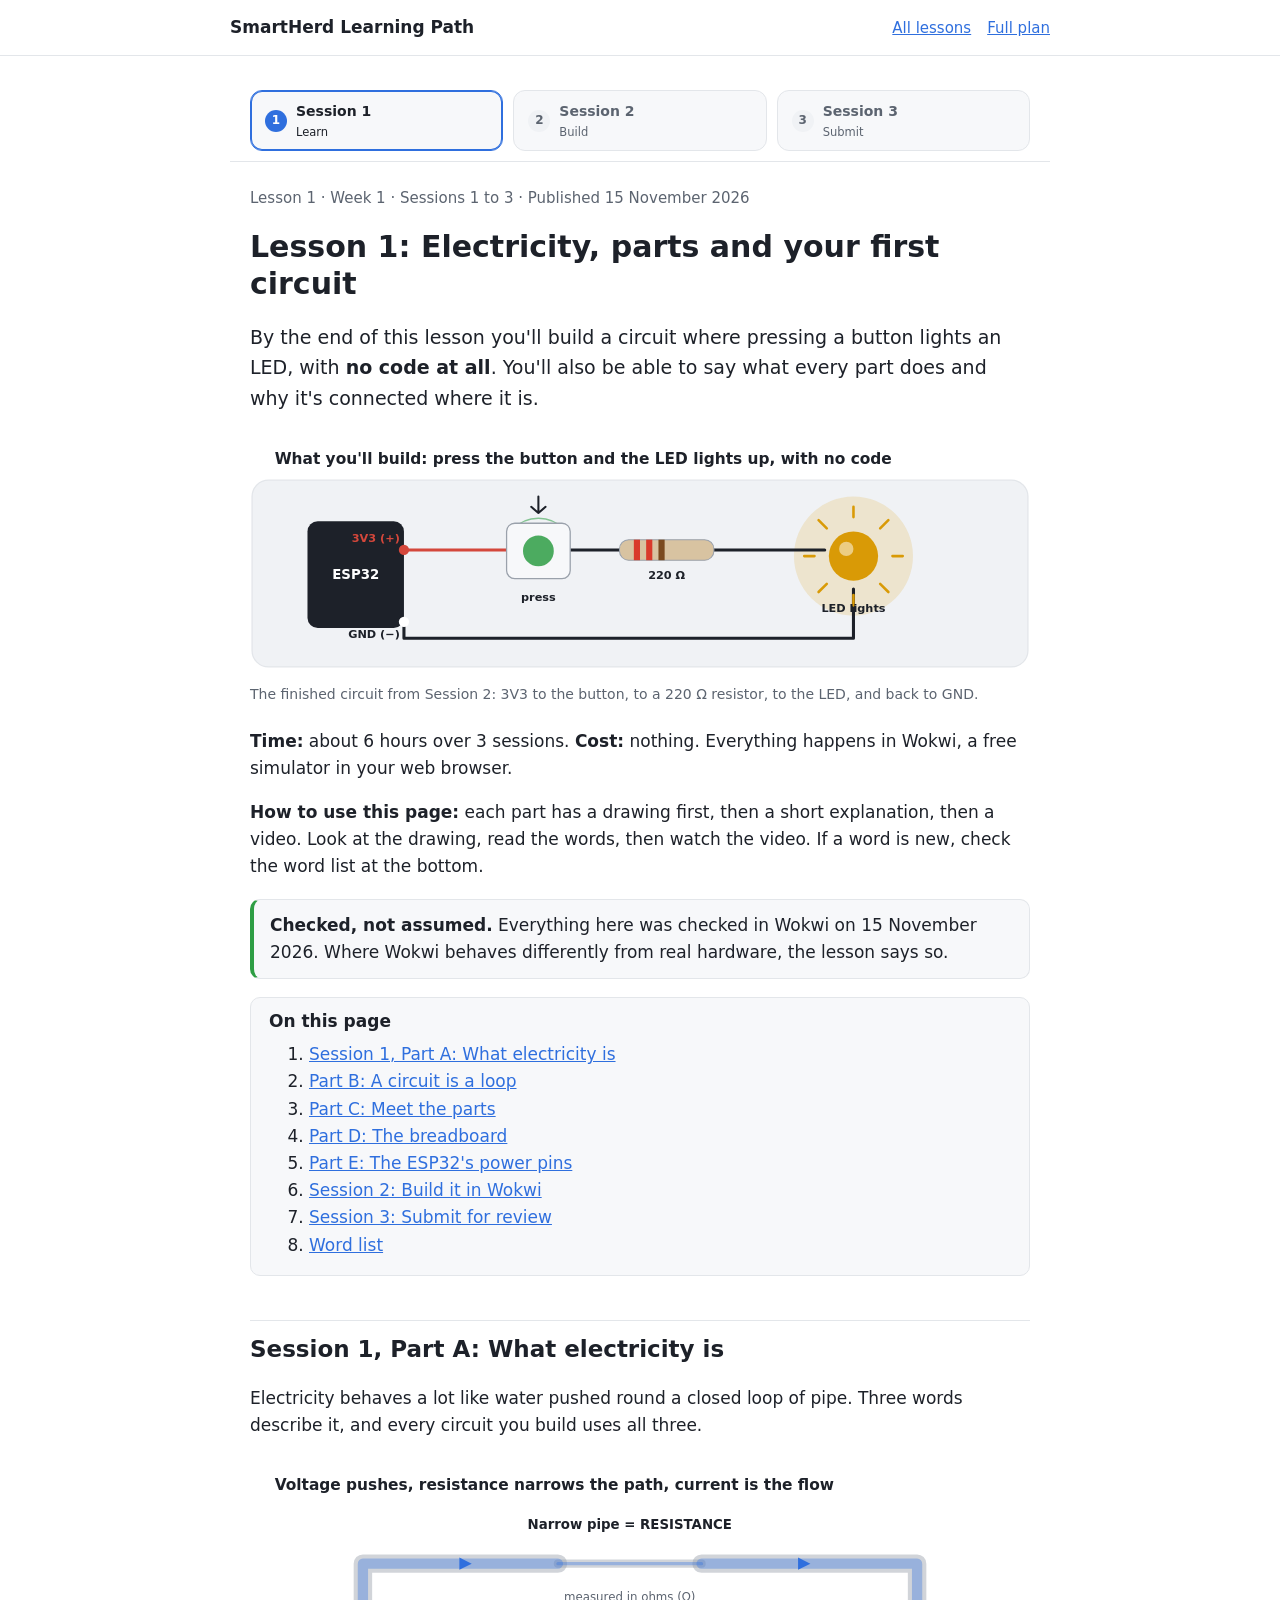
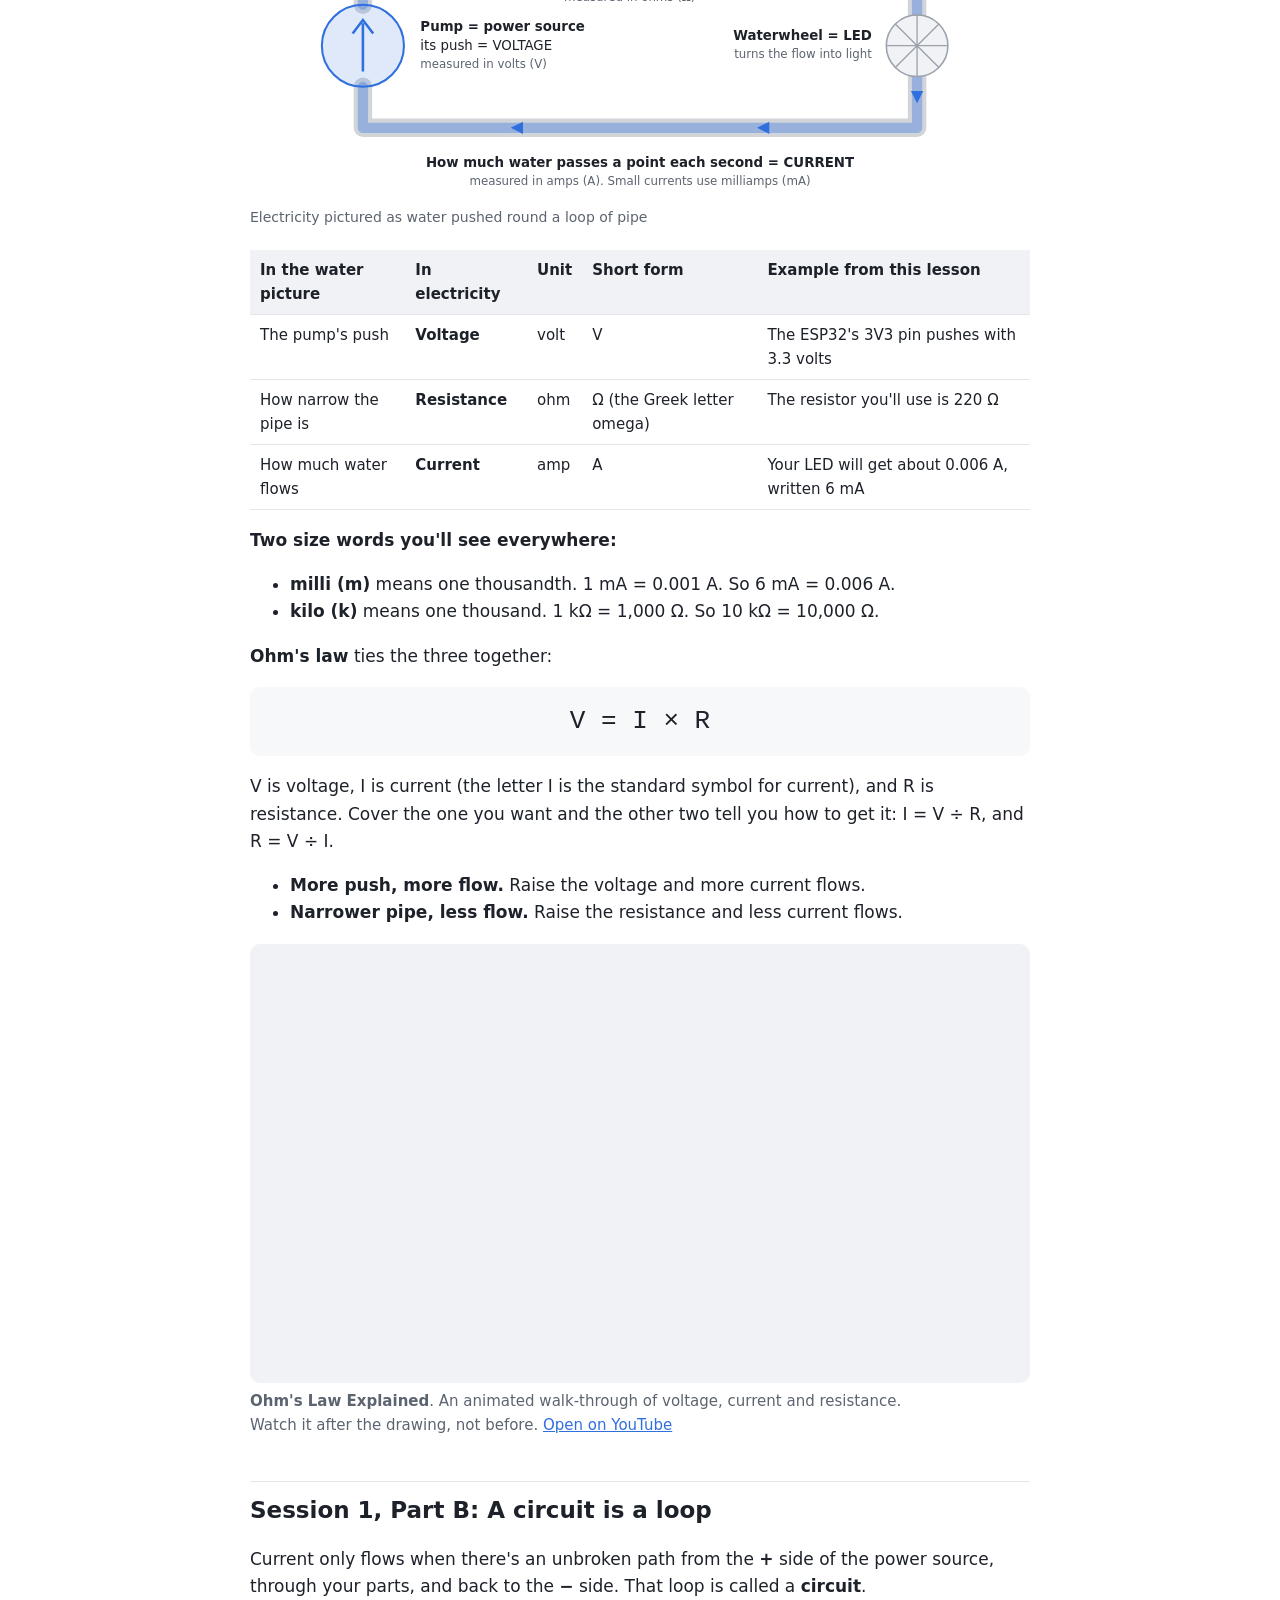
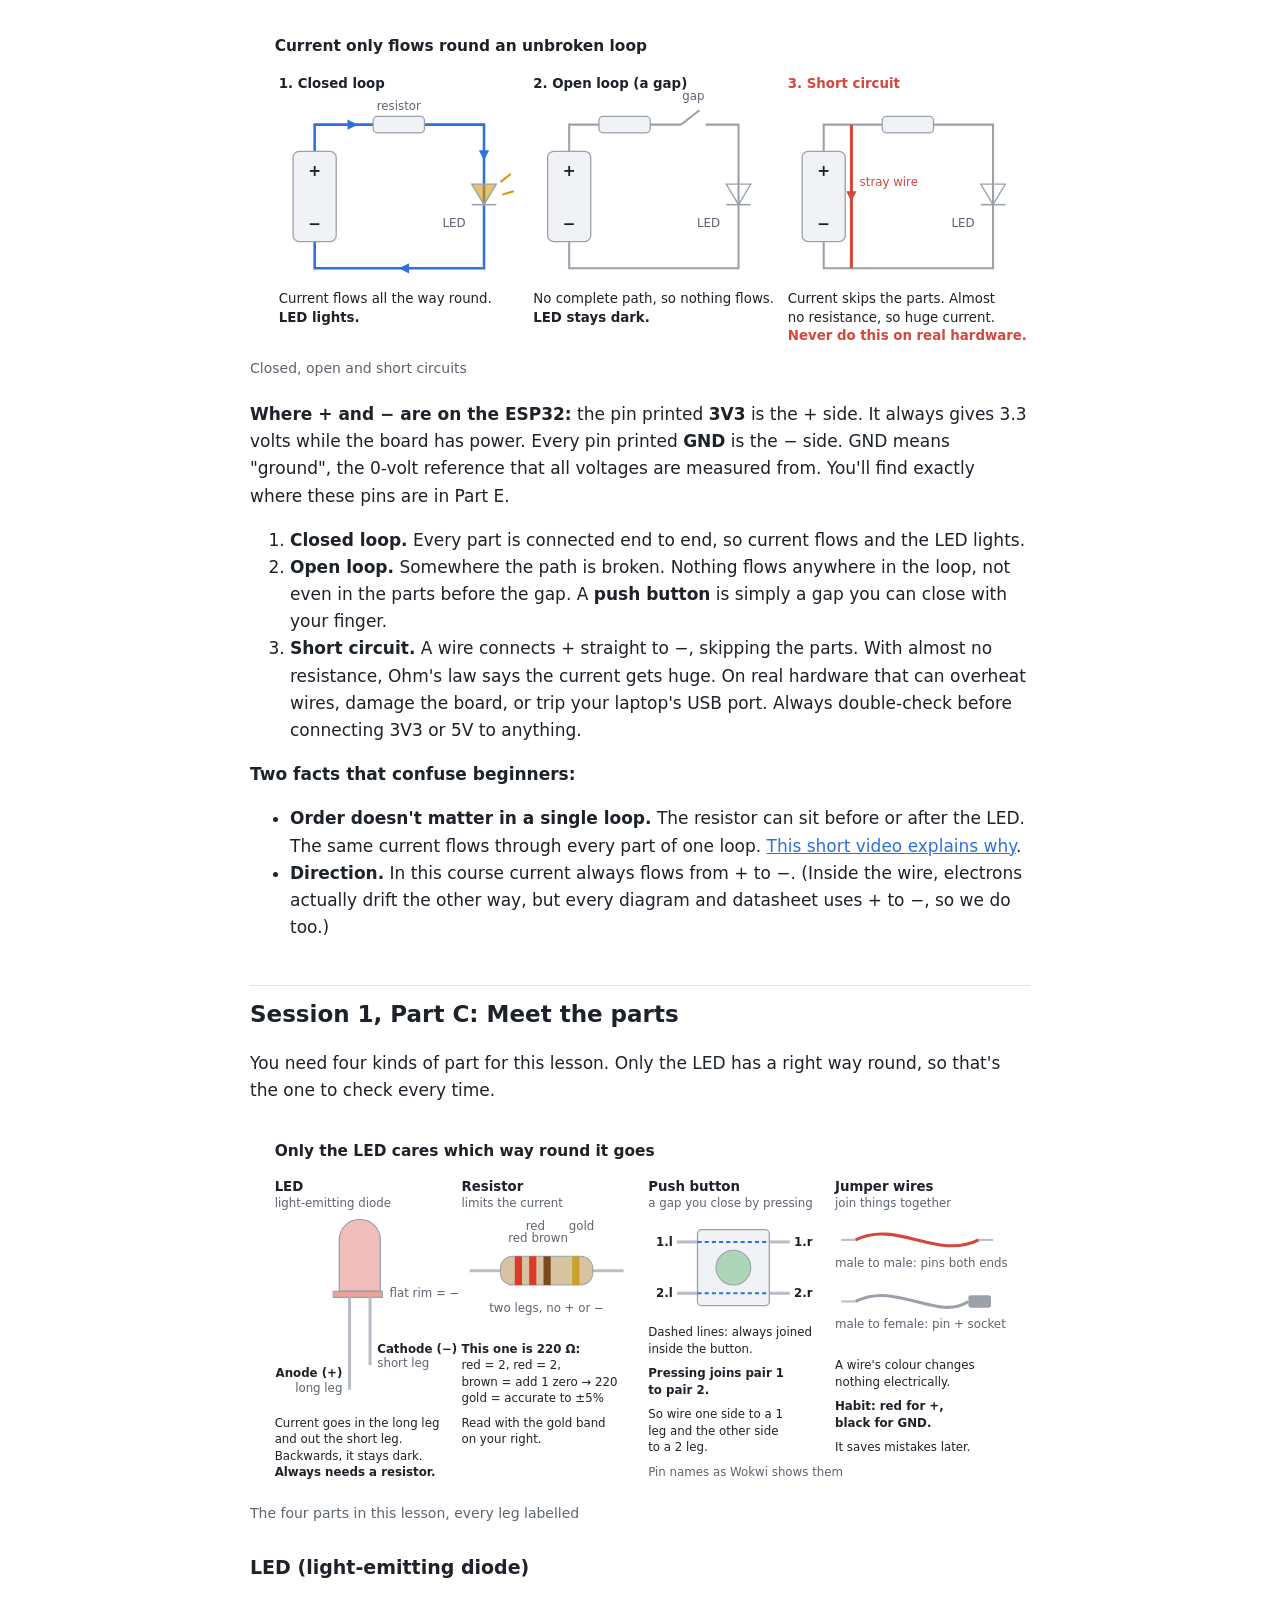
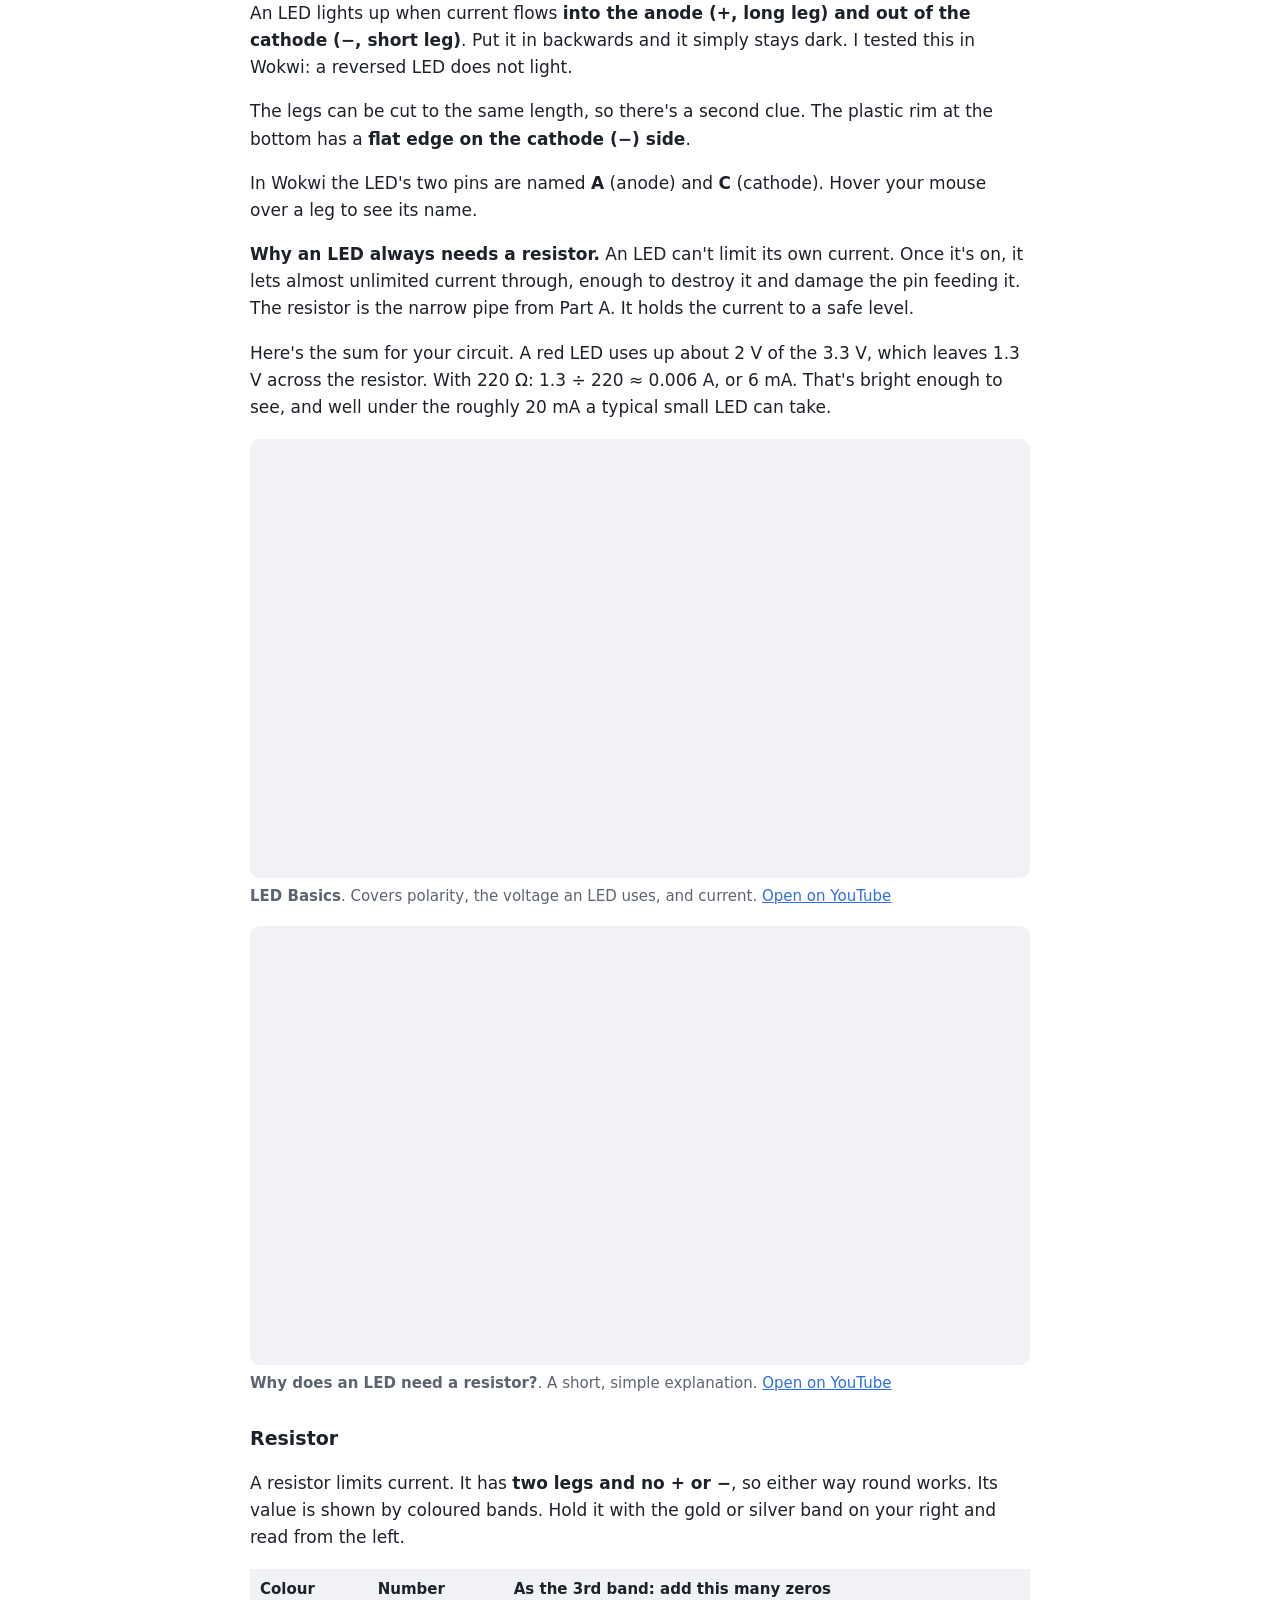
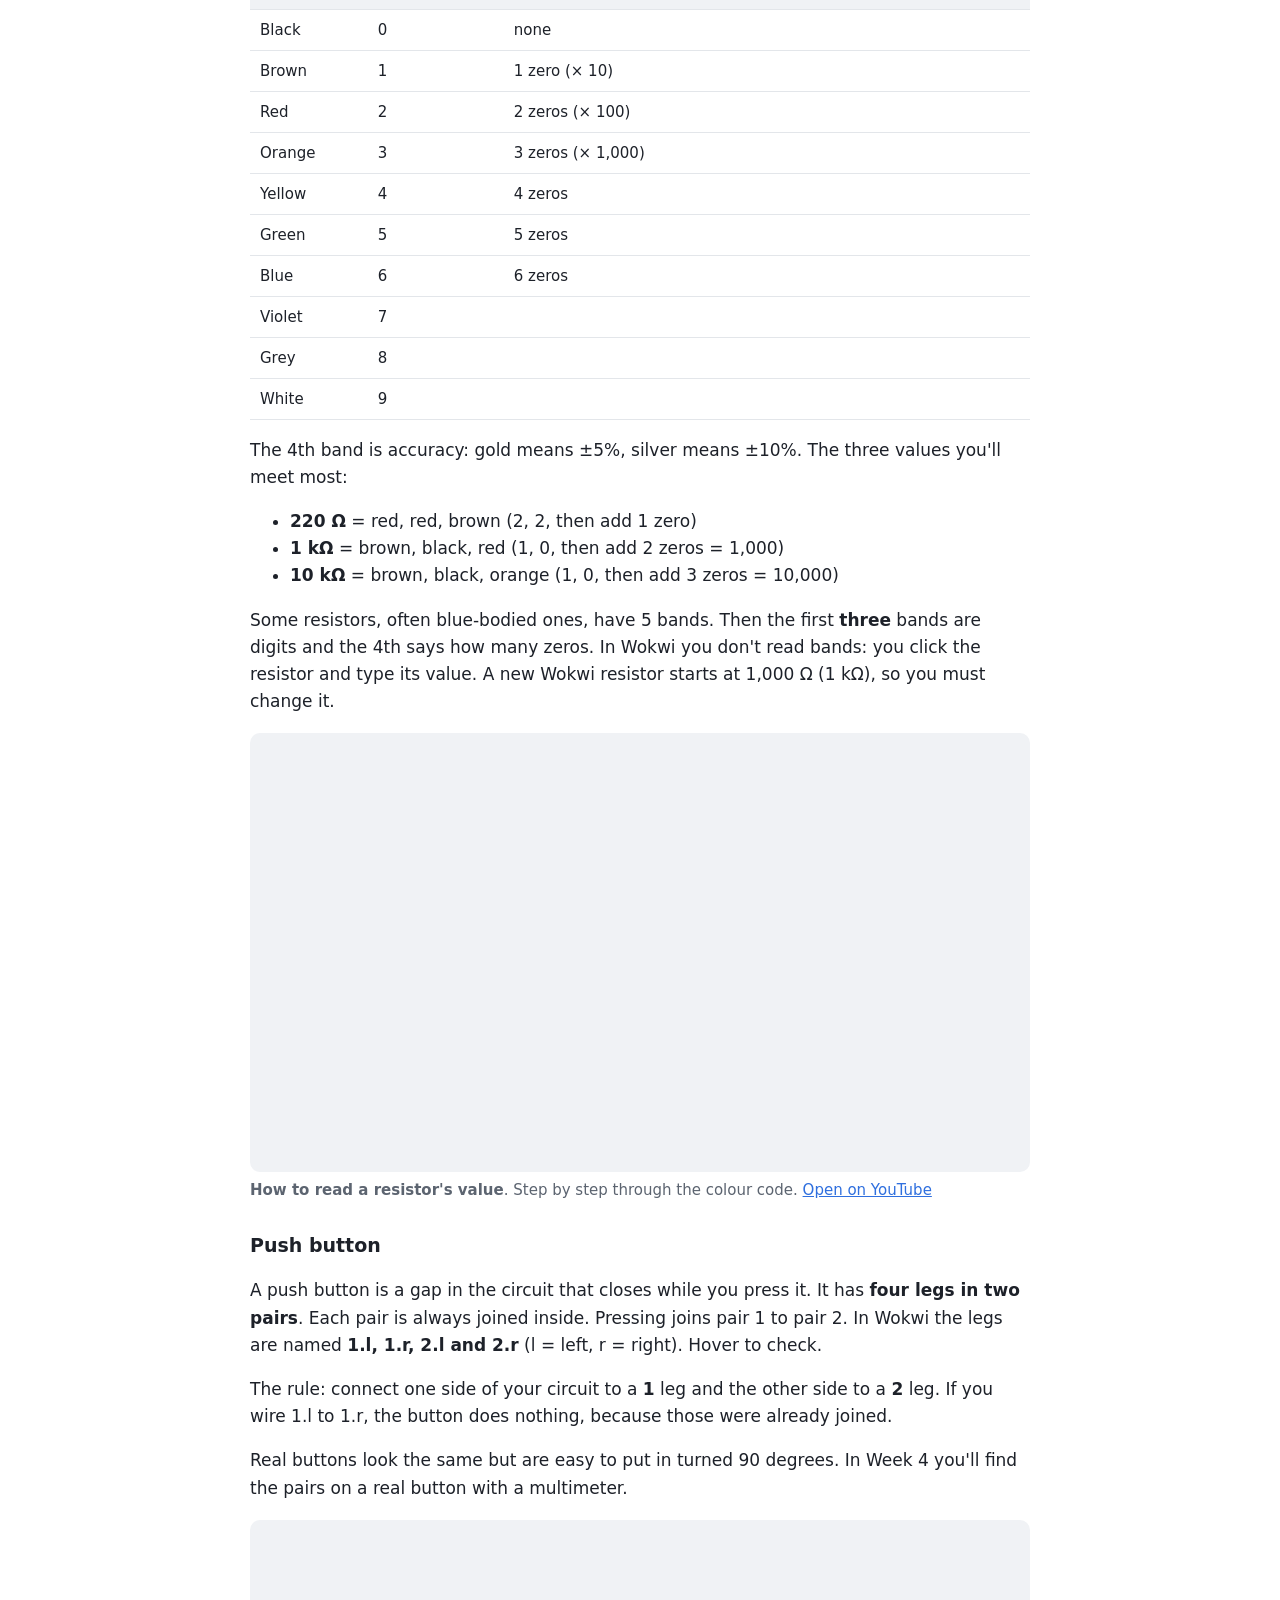
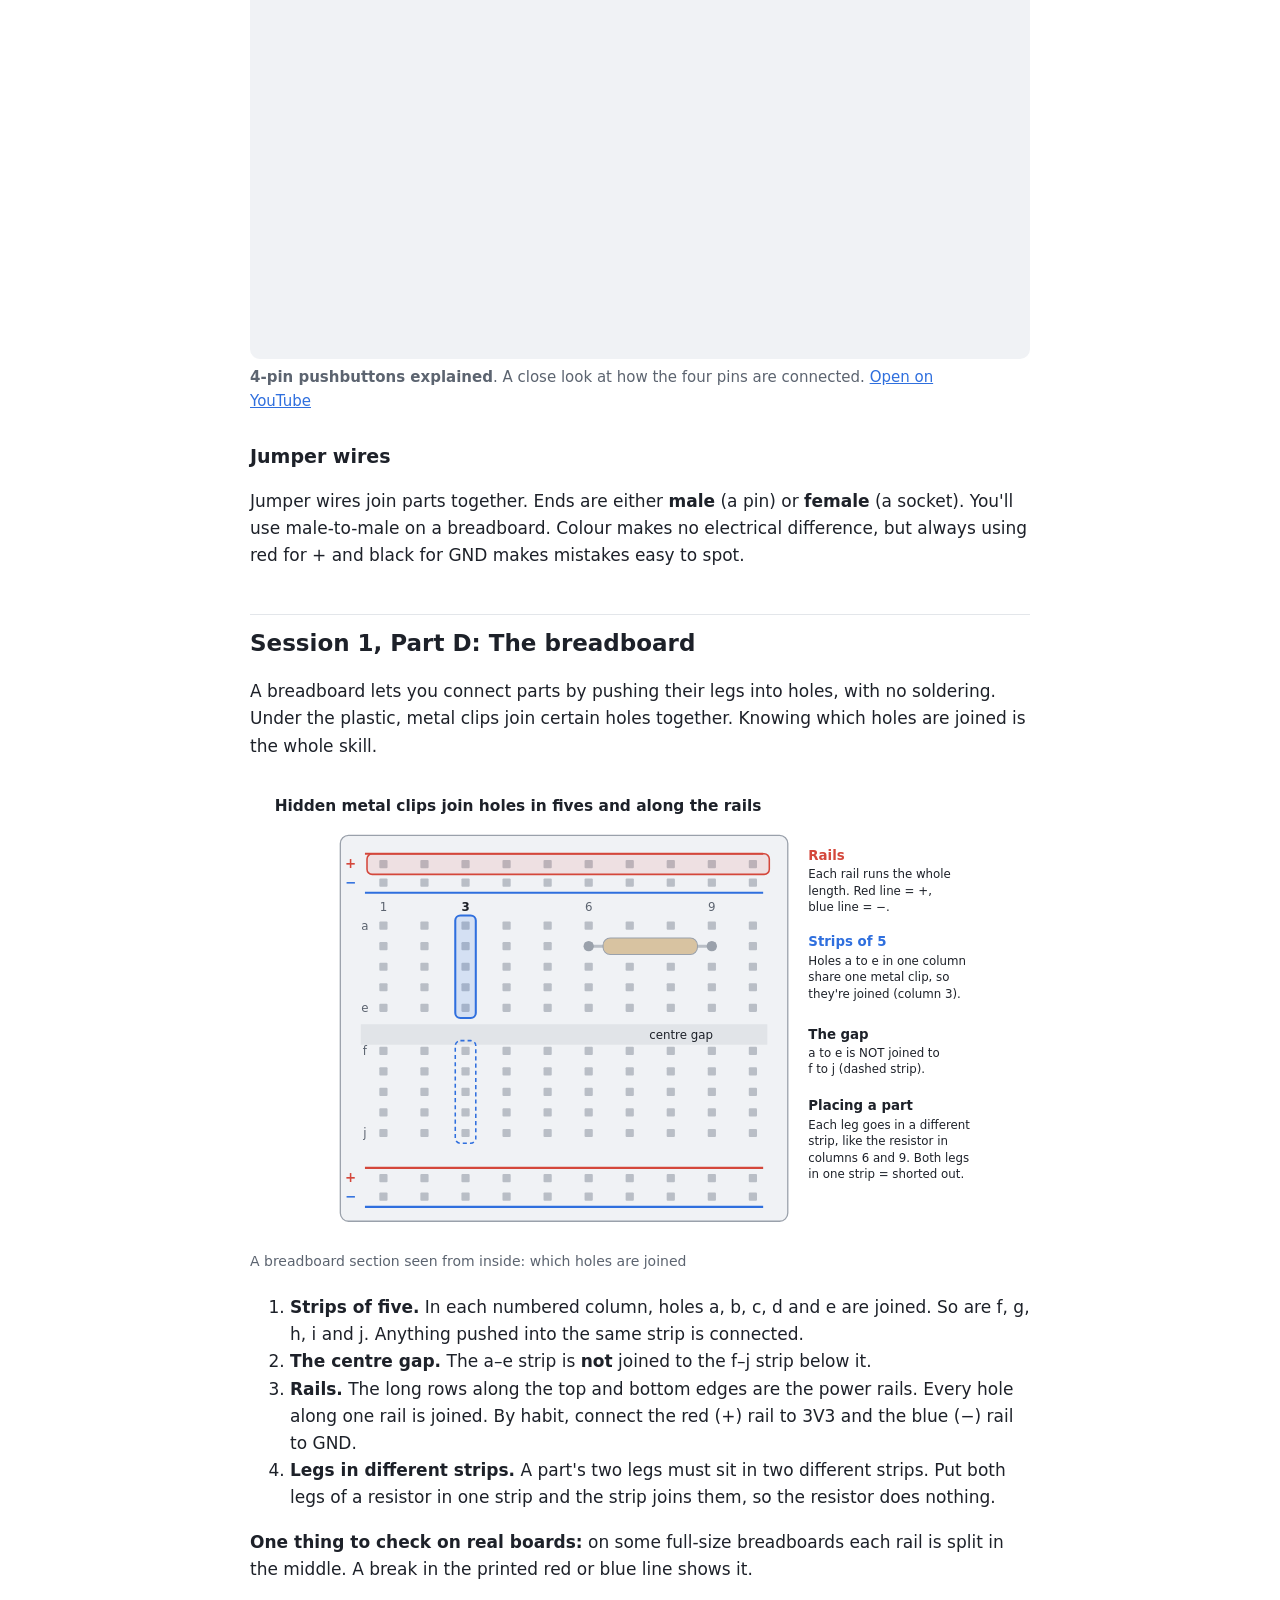
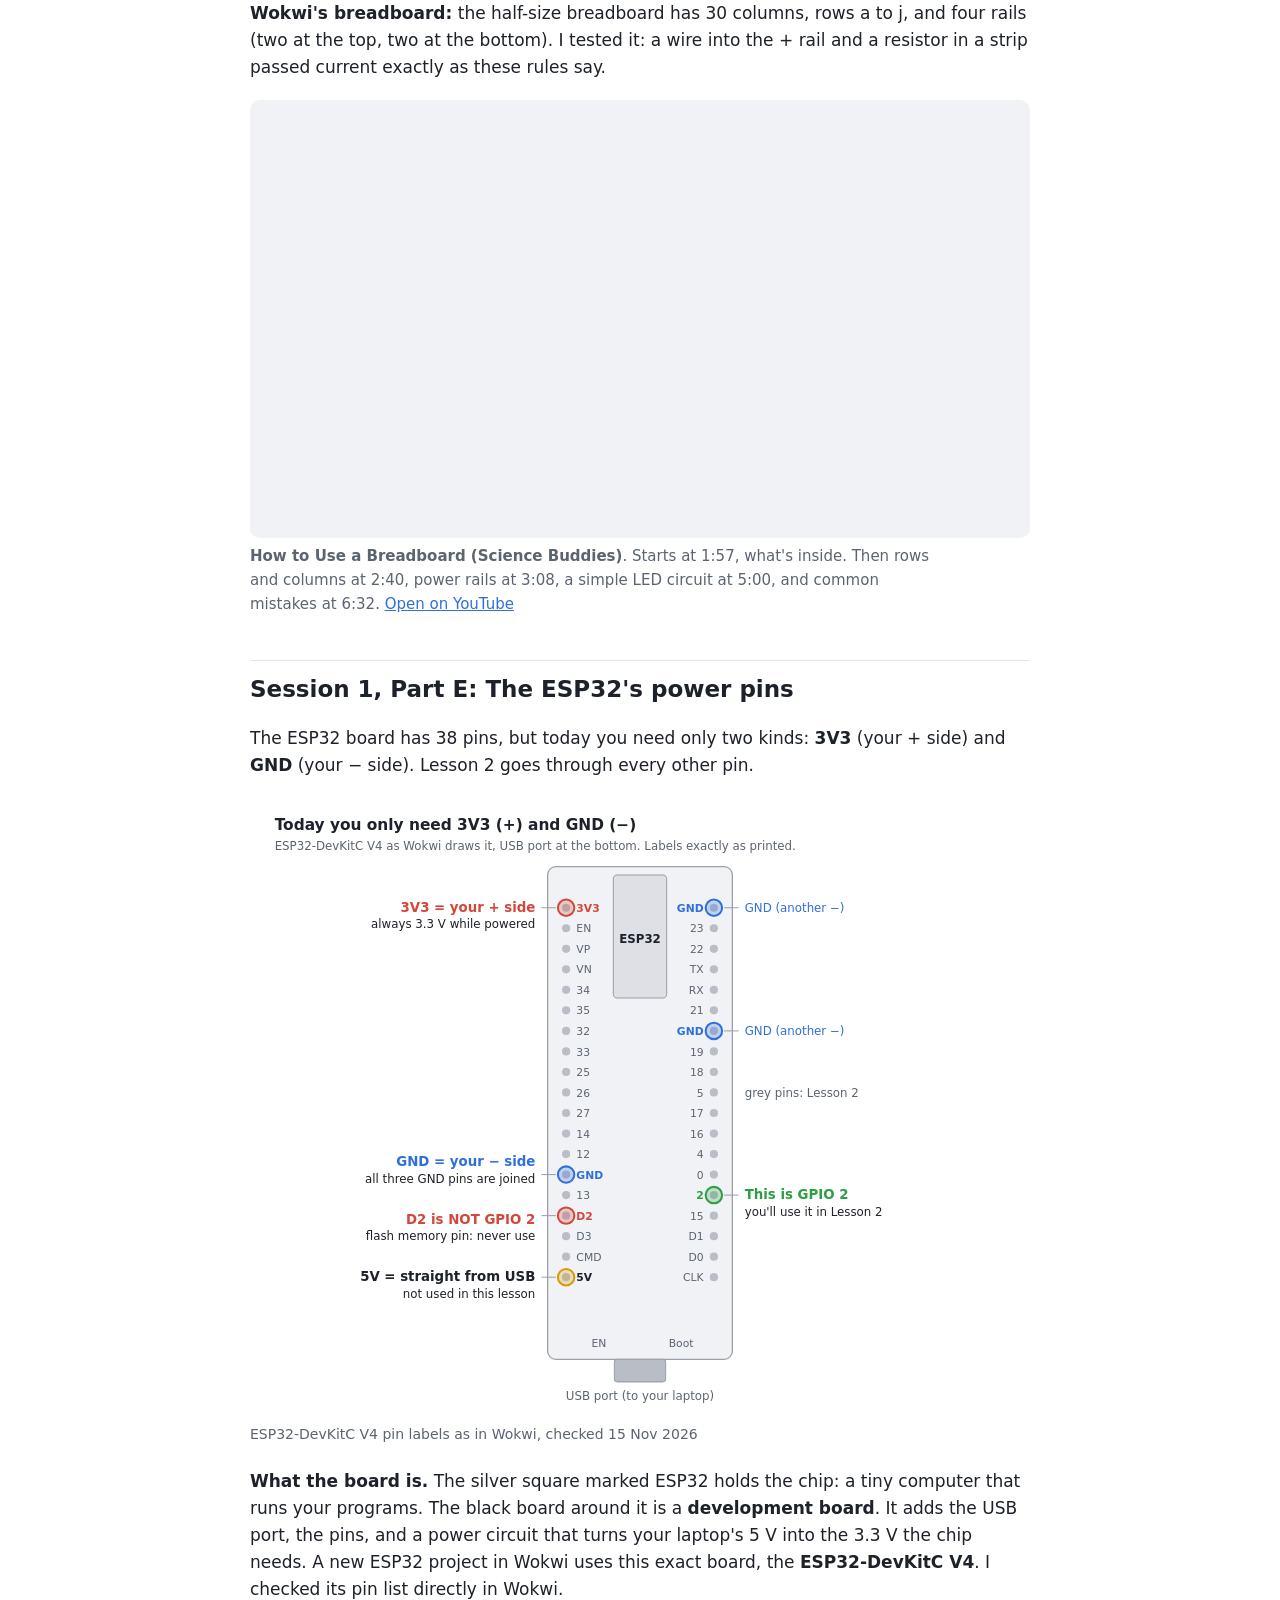
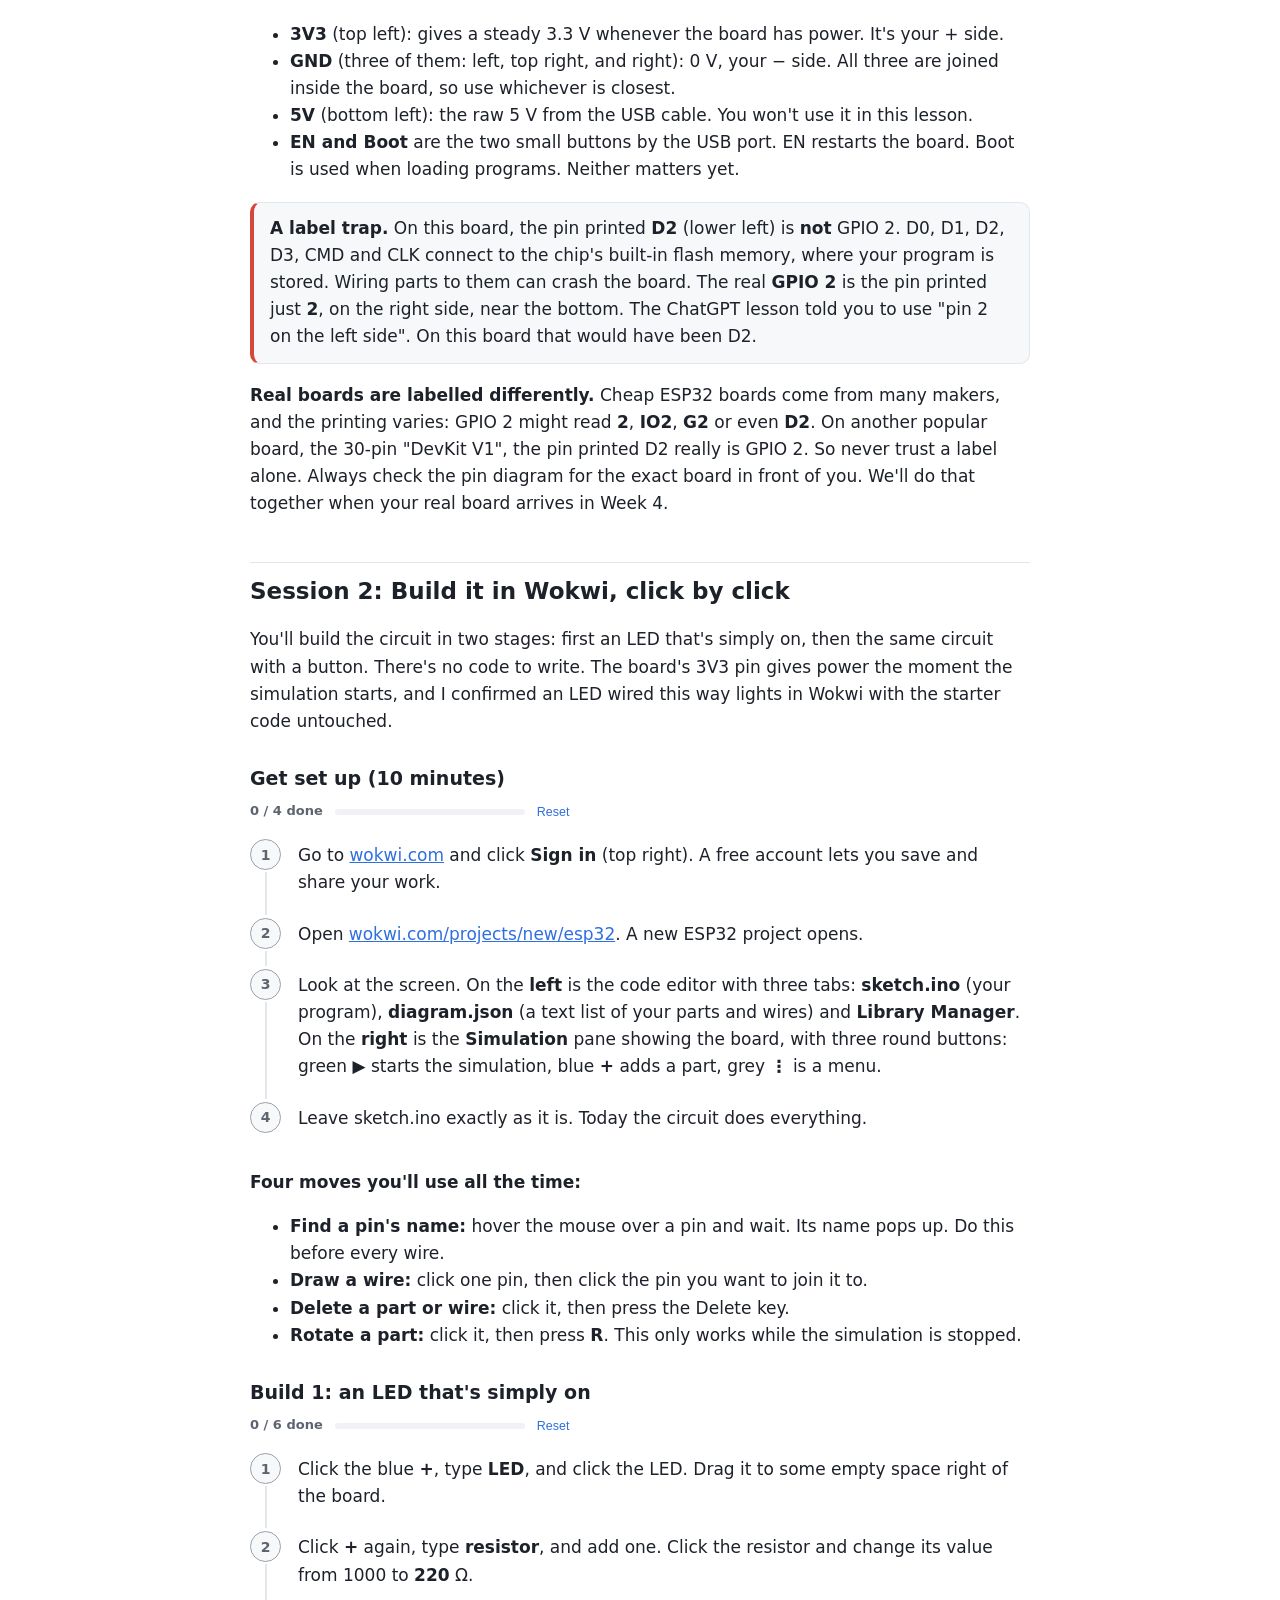
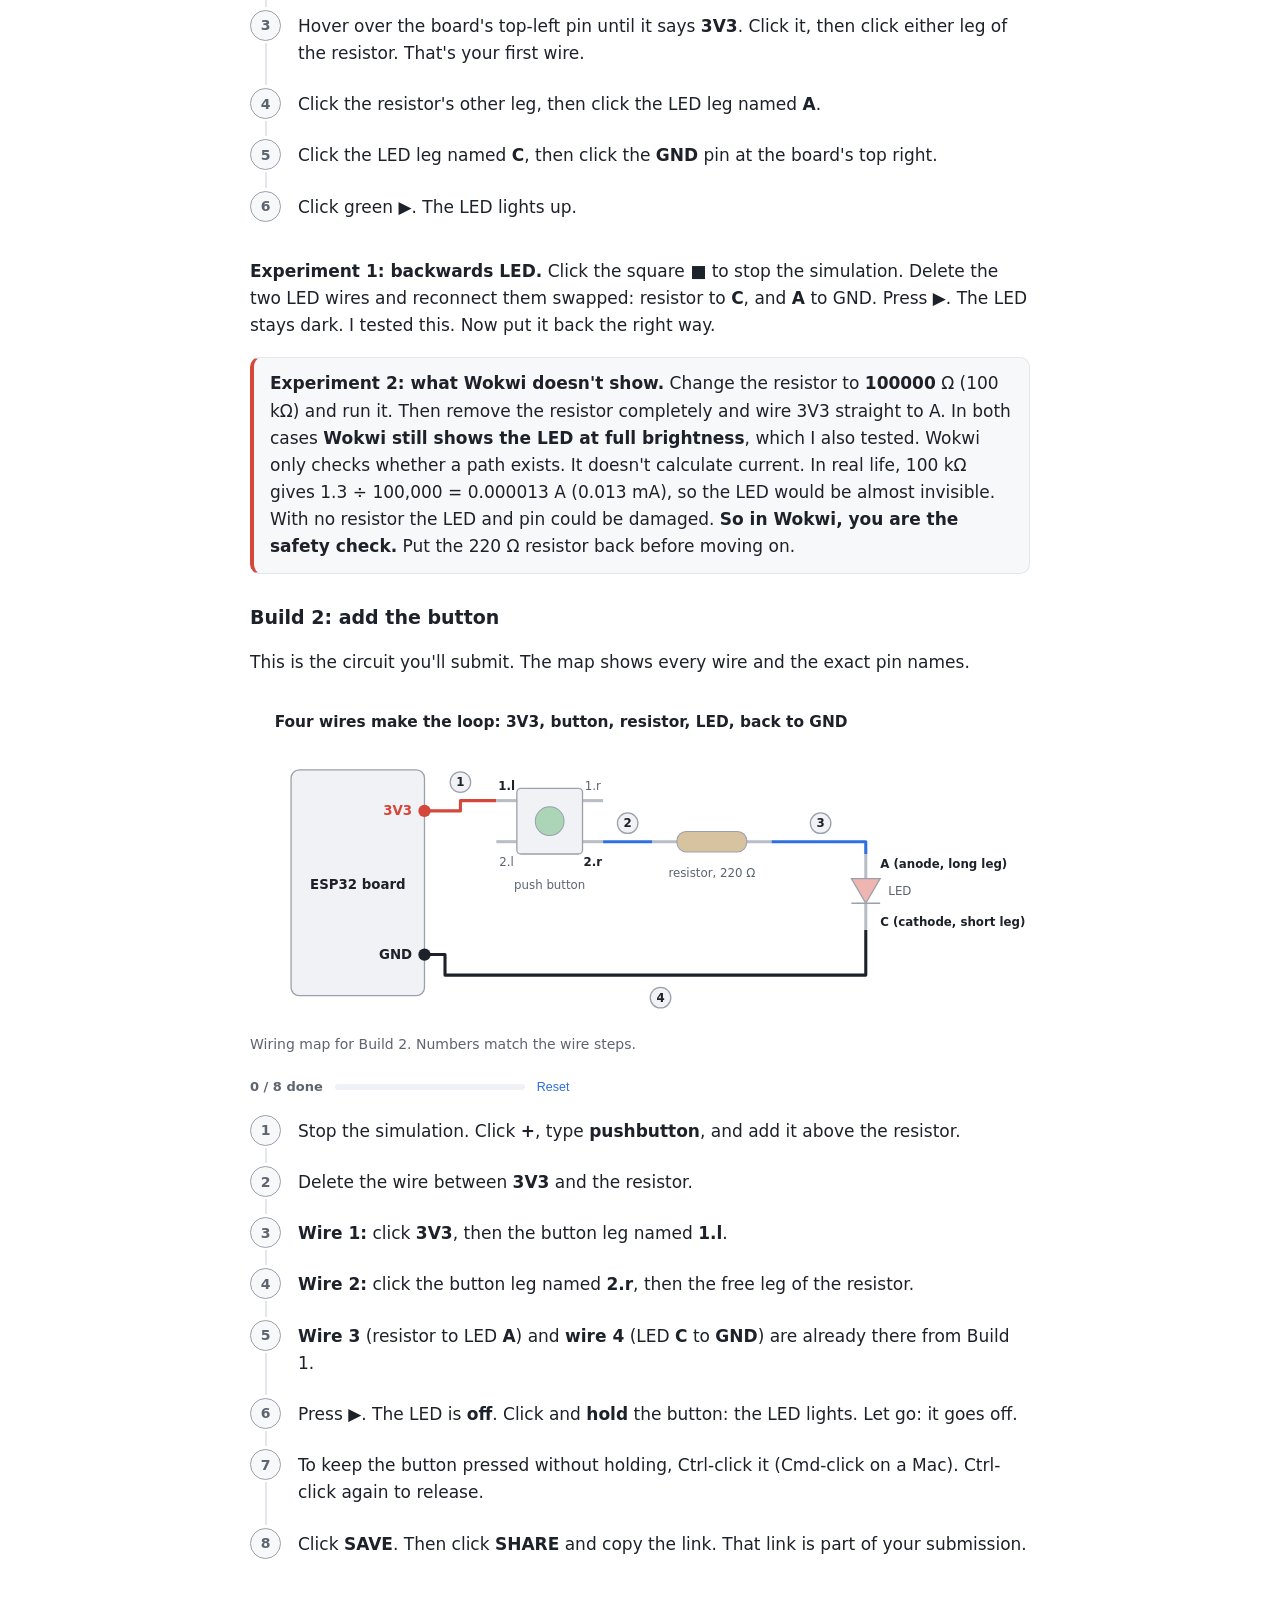
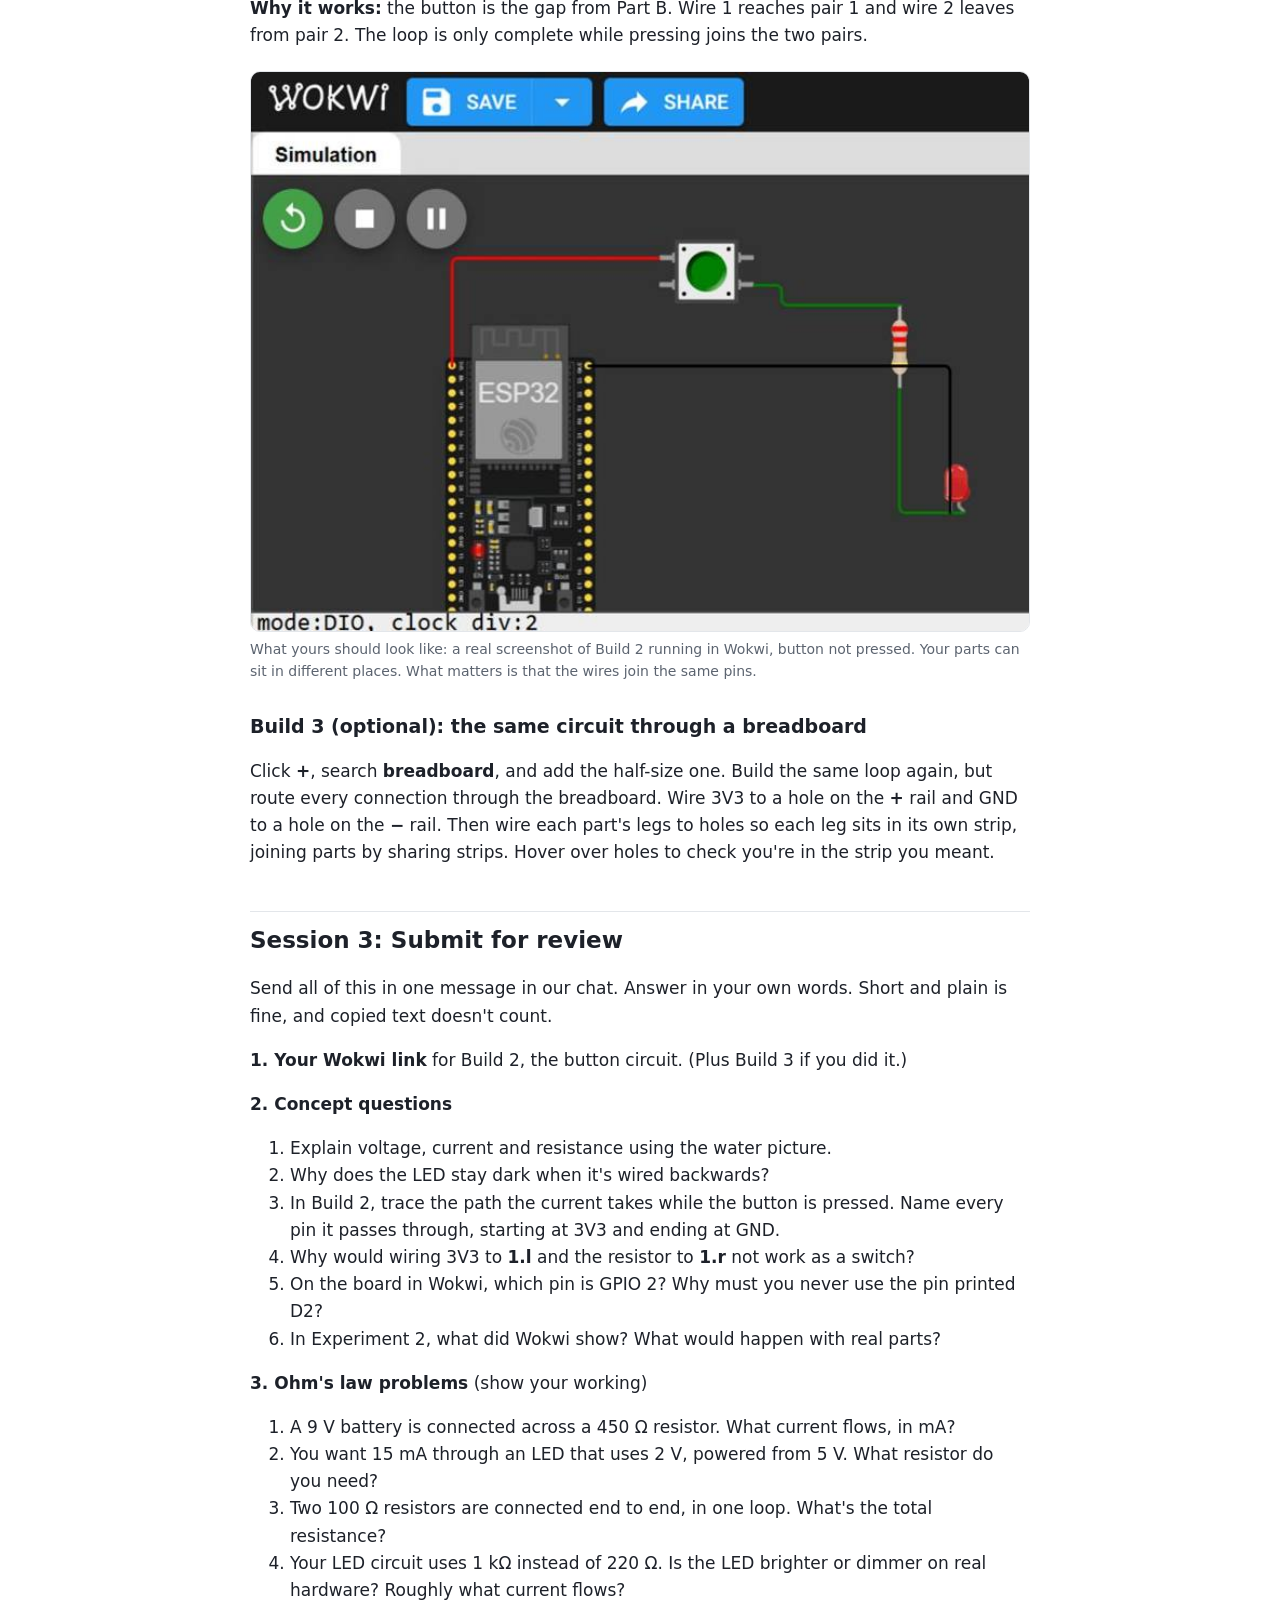
==== commit 8bd8ae61: "Make the lesson page interactive with a hero and steppers Add a progressive-enhancement layer to les" ====
--- a/lessons/lesson-01.html
+++ b/lessons/lesson-01.html
@@ -16,6 +16,7 @@
 <p class="meta">Lesson 1 &middot; Week 1 &middot; Sessions 1 to 3 &middot; Published 15 November 2026</p>
 <h1>Lesson 1: Electricity, parts and your first circuit</h1>
 <p class="lead">By the end of this lesson you'll build a circuit where pressing a button lights an LED, with <strong>no code at all</strong>. You'll also be able to say what every part does and why it's connected where it is.</p>
+<figure class="hero-fig"><svg viewBox="0 0 760 236" role="img" aria-label="By the end you build a circuit where pressing a button lights an LED, with no code" font-family="system-ui, -apple-system, Segoe UI, Roboto, Arial, sans-serif"><text x="24" y="28" text-anchor="start" font-size="15" font-weight="600" style="fill:var(--ink)">What you'll build: press the button and the LED lights up, with no code</text><rect x="2" y="44" width="756" height="182" rx="16" style="fill:var(--tint);stroke:var(--grid)" stroke-width="1.25"/><circle cx="588" cy="118" r="58" style="fill:var(--warn)" fill-opacity="0.16"/><g fill="none" stroke-width="3" stroke-linecap="round" stroke-linejoin="round"><path d="M150 112H250" style="stroke:var(--red)"/><path d="M312 112H360" style="stroke:var(--ink)"/><path d="M452 112H560" style="stroke:var(--ink)"/><path d="M588 150V198H150V182" style="stroke:var(--ink)"/></g><rect x="56" y="84" width="94" height="104" rx="10" style="fill:var(--ink)"/><text x="103" y="140" text-anchor="middle" font-size="13" font-weight="700" style="fill:var(--bg)">ESP32</text><circle cx="150" cy="112" r="5" style="fill:var(--red)"/><circle cx="150" cy="182" r="5" style="fill:var(--bg)"/><text x="146" y="104" text-anchor="end" font-size="11" font-weight="600" style="fill:var(--red)">3V3 (+)</text><text x="146" y="198" text-anchor="end" font-size="11" font-weight="600" style="fill:var(--ink)">GND (&#8722;)</text><path d="M281 60V76M274 70l7 6 7-6" fill="none" style="stroke:var(--ink)" stroke-width="2" stroke-linecap="round" stroke-linejoin="round"/><path d="M256 92a34 34 0 0 1 50 0" fill="none" style="stroke:var(--good)" stroke-width="1.5" stroke-opacity="0.55"/><rect x="250" y="86" width="62" height="54" rx="8" style="fill:var(--card);stroke:var(--edge)" stroke-width="1.25"/><circle cx="281" cy="113" r="15" style="fill:var(--good)" fill-opacity="0.85"/><text x="281" y="162" text-anchor="middle" font-size="11" font-weight="600" style="fill:var(--ink)">press</text><rect x="360" y="102" width="92" height="20" rx="9" style="fill:var(--tan);stroke:var(--edge)" stroke-width="1"/><rect x="374" y="102" width="6" height="20" fill="#d93a2b"/><rect x="386" y="102" width="6" height="20" fill="#d93a2b"/><rect x="398" y="102" width="6" height="20" fill="#7a4a1f"/><text x="406" y="140" text-anchor="middle" font-size="11" font-weight="600" style="fill:var(--ink)">220 &#937;</text><g stroke-width="2.5" stroke-linecap="round" style="stroke:var(--warn)"><line x1="588" y1="80" x2="588" y2="70"/><line x1="588" y1="156" x2="588" y2="166"/><line x1="626" y1="118" x2="636" y2="118"/><line x1="550" y1="118" x2="540" y2="118"/><line x1="614" y1="91" x2="622" y2="83"/><line x1="562" y1="91" x2="554" y2="83"/><line x1="614" y1="145" x2="622" y2="153"/><line x1="562" y1="145" x2="554" y2="153"/></g><circle cx="588" cy="118" r="24" style="fill:var(--warn)"/><circle cx="581" cy="111" r="7" style="fill:var(--bg)" fill-opacity="0.5"/><text x="588" y="172" text-anchor="middle" font-size="11" font-weight="600" style="fill:var(--ink)">LED lights</text></svg><figcaption>The finished circuit from Session 2: 3V3 to the button, to a 220 &#937; resistor, to the LED, and back to GND.</figcaption></figure>
 <p><strong>Time:</strong> about 6 hours over 3 sessions. <strong>Cost:</strong> nothing. Everything happens in Wokwi, a free simulator in your web browser.</p>
 <p><strong>How to use this page:</strong> each part has a drawing first, then a short explanation, then a video. Look at the drawing, read the words, then watch the video. If a word is new, check the word list at the bottom.</p>
 <div class="callout good"><strong>Checked, not assumed.</strong> Everything here was checked in Wokwi on 15 November 2026. Where Wokwi behaves differently from real hardware, the lesson says so.</div>
@@ -208,5 +209,6 @@
 
 <footer>SmartHerd Learning Path, tutored by Claude. A new session is added each day; every earlier lesson stays here as your record.</footer>
 </main>
+<script src="../assets/lesson.js" defer></script>
 </body>
 </html>
--- a/assets/style.css
+++ b/assets/style.css
@@ -88,3 +88,234 @@
   h2 { font-size: 21px; }
   .formula { font-size: 21px; }
 }
+
+/* ===================== Dashboard home (index.html only) =====================
+   All variables and components are scoped under .app, so lesson pages that do
+   not use .app keep the original look. Uses Poppins (loaded in index.html). */
+.appwrap {
+  --page:#ECEDF0; --panel:#ffffff; --soft:#f4f5f7;
+  --ink:#1a1d24; --quiet:#6a7280; --edge:#e8eaee;
+  --side:#17161c; --side-ink:#f4f4f6; --side-quiet:#8d8e97; --side-active:#232229;
+  --hero:#17161c; --hero-ink:#f6f6f8; --hero-quiet:#b7bac2; --accent:#ff3b86;
+  --t-peach:#fbe4cf; --ti-peach:#f1cfae; --t-lilac:#f2e7f6; --ti-lilac:#e2cdee;
+  --t-sage:#eaf2db; --ti-sage:#d6e6bd;
+  --radius:24px; --radius-md:18px; --radius-sm:12px;
+  font-family:"Poppins", system-ui,-apple-system,"Segoe UI",Roboto,Arial,sans-serif;
+  font-size:15px; line-height:1.55; color:var(--ink);
+  background:var(--page); min-height:100vh;
+}
+@media (prefers-color-scheme: dark){ :root:not([data-theme="light"]) .appwrap {
+  --page:#0b0d10; --panel:#15181e; --soft:#1b1f26;
+  --ink:#e7e9ed; --quiet:#9aa1ac; --edge:#242832;
+  --side:#101217; --side-ink:#eef0f3; --side-quiet:#7f8894; --side-active:#1d212a;
+  --hero:#1e222a; --hero-ink:#f3f4f6; --hero-quiet:#aab0ba; --accent:#ff5c9a;
+  --t-peach:#2b2420; --ti-peach:#3d3127; --t-lilac:#272231; --ti-lilac:#372d44;
+  --t-sage:#222a1e; --ti-sage:#303b27;
+}}
+:root[data-theme="dark"] .appwrap {
+  --page:#0b0d10; --panel:#15181e; --soft:#1b1f26;
+  --ink:#e7e9ed; --quiet:#9aa1ac; --edge:#242832;
+  --side:#101217; --side-ink:#eef0f3; --side-quiet:#7f8894; --side-active:#1d212a;
+  --hero:#1e222a; --hero-ink:#f3f4f6; --hero-quiet:#aab0ba; --accent:#ff5c9a;
+  --t-peach:#2b2420; --ti-peach:#3d3127; --t-lilac:#272231; --ti-lilac:#372d44;
+  --t-sage:#222a1e; --ti-sage:#303b27;
+}
+.app .icn { width:20px; height:20px; stroke:currentColor; fill:none; stroke-width:1.7; stroke-linecap:round; stroke-linejoin:round; }
+.app h1, .app h2, .app h3 { border:0; padding:0; }
+.vh { position:absolute; width:1px; height:1px; padding:0; margin:-1px; overflow:hidden; clip:rect(0 0 0 0); white-space:nowrap; border:0; }
+
+.app { max-width:1360px; margin:0 auto; padding:18px; display:grid; grid-template-columns:236px 1fr; gap:18px; align-items:start; }
+
+.app .sidebar { background:var(--side); color:var(--side-ink); border-radius:var(--radius); padding:24px 16px; position:sticky; top:18px; display:flex; flex-direction:column; min-height:calc(100vh - 36px); }
+.app .logo { display:flex; align-items:center; gap:10px; padding:4px 10px 26px; }
+.app .logo .mark { width:34px; height:34px; border-radius:10px; background:var(--side-ink); color:var(--side); display:flex; align-items:center; justify-content:center; font-weight:700; }
+.app .logo b { font-size:16px; color:var(--side-ink); }
+.app .nav { display:flex; flex-direction:column; gap:4px; }
+.app .nav a, .app .nav-bottom a { display:flex; align-items:center; gap:14px; color:var(--side-quiet); text-decoration:none; padding:11px 14px; border-radius:12px; font-weight:500; font-size:14.5px; position:relative; }
+.app .nav a:hover, .app .nav-bottom a:hover { color:var(--side-ink); }
+.app .nav a.active { background:var(--side-active); color:var(--side-ink); }
+.app .nav a.active::after { content:""; position:absolute; right:-16px; top:50%; transform:translateY(-50%); width:4px; height:22px; border-radius:4px 0 0 4px; background:var(--side-ink); }
+.app .nav-bottom { margin-top:auto; display:flex; flex-direction:column; gap:4px; padding-top:18px; }
+
+.app .content { background:var(--panel); border-radius:28px; padding:24px; display:flex; flex-direction:column; gap:22px; }
+.app .dash-top { display:grid; grid-template-columns:1.12fr 1.55fr; gap:22px; align-items:start; }
+.app .area-main { min-width:0; }
+.app .right { display:grid; gap:20px; min-width:0; align-content:start; }
+.app .topbar { display:flex; align-items:center; justify-content:space-between; gap:16px 20px; flex-wrap:wrap; }
+.app .topbar .sec-row { margin:0; flex:0 0 auto; }
+.app .topbar-right { display:flex; align-items:center; gap:10px; flex:1 1 320px; min-width:220px; justify-content:flex-end; }
+.app .topbar-right .search { flex:1 1 auto; max-width:460px; }
+.app .icons { display:flex; gap:10px; flex:0 0 auto; }
+.app .right-mid { display:grid; grid-template-columns:1.15fr 0.85fr; gap:22px; align-items:start; }
+.app .area-cal, .app .area-prof, .app .area-succ, .app .area-lessons { min-width:0; }
+
+.app .search { flex:1; display:flex; align-items:center; gap:10px; background:var(--soft); border:1px solid var(--edge); border-radius:999px; padding:11px 18px; color:var(--quiet); }
+.app .search input { border:0; background:transparent; outline:none; color:var(--ink); font:inherit; width:100%; }
+.app .iconbtn { width:44px; height:44px; border-radius:14px; background:var(--soft); border:1px solid var(--edge); color:var(--ink); display:flex; align-items:center; justify-content:center; cursor:pointer; position:relative; }
+.app .iconbtn .dot { position:absolute; top:10px; right:11px; width:7px; height:7px; border-radius:50%; background:var(--accent); }
+
+.app h2.sec { font-size:24px; font-weight:700; margin:0; }
+.app .sec-row { display:flex; align-items:baseline; justify-content:space-between; gap:12px; margin:2px 0 16px; }
+.app .chip { flex:0 0 auto; font-size:12.5px; font-weight:600; color:var(--quiet); background:var(--soft); border:1px solid var(--edge); border-radius:999px; padding:5px 12px; }
+
+.app .banner { background:var(--hero); color:var(--hero-ink); border-radius:var(--radius-md); padding:18px 20px; display:flex; align-items:center; justify-content:space-between; gap:16px; }
+.app .banner b { font-size:15.5px; }
+.app .banner p { margin:5px 0 0; color:var(--hero-quiet); font-size:13px; max-width:34ch; }
+
+.app .track { display:flex; align-items:center; justify-content:space-between; gap:14px; background:var(--tint); border-radius:var(--radius-md); padding:16px 18px; margin-top:14px; text-decoration:none; color:var(--ink); transition:transform .12s ease; }
+.app .track:hover { transform:translateY(-2px); }
+.app .track.peach { --tint:var(--t-peach); --tile:var(--ti-peach); }
+.app .track.lilac { --tint:var(--t-lilac); --tile:var(--ti-lilac); }
+.app .track.sage  { --tint:var(--t-sage);  --tile:var(--ti-sage); }
+.app .track.locked { opacity:.8; }
+.app .track .t-name { font-weight:600; font-size:15.5px; }
+.app .track .t-sub { color:var(--quiet); font-size:13px; margin-top:3px; }
+.app .track .t-bar { height:5px; width:160px; max-width:40vw; border-radius:999px; background:color-mix(in srgb,var(--ink) 12%, transparent); margin-top:9px; overflow:hidden; }
+.app .track .t-bar i { display:block; height:100%; border-radius:999px; background:var(--ink); }
+.app .track .tile { flex:0 0 auto; width:48px; height:48px; border-radius:14px; background:var(--tile); color:var(--ink); display:flex; align-items:center; justify-content:center; }
+.app .track.enroll { background:transparent; border:1.6px dashed var(--edge); color:var(--quiet); justify-content:center; gap:10px; font-weight:600; font-size:14.5px; }
+.app .track.enroll:hover { color:var(--ink); border-color:var(--ink); transform:none; }
+
+.app .block-head { display:flex; align-items:center; justify-content:space-between; margin:28px 0 12px; gap:12px; }
+.app .block-head h3 { font-size:19px; font-weight:700; margin:0; white-space:nowrap; }
+.app .tabs { display:flex; gap:6px; background:var(--soft); border-radius:999px; padding:4px; }
+.app .tabs button { border:0; background:transparent; color:var(--quiet); font:inherit; font-size:13px; font-weight:500; padding:6px 14px; border-radius:999px; cursor:pointer; }
+.app .tabs button.on { background:var(--side); color:var(--side-ink); }
+.app .task { display:flex; align-items:flex-start; gap:14px; padding:12px 2px; }
+.app .task .av { flex:0 0 auto; width:44px; height:44px; border-radius:50%; background:var(--tile,var(--soft)); color:var(--ink); display:flex; align-items:center; justify-content:center; }
+.app .task.g { --tile:var(--t-sage); } .app .task.l { --tile:var(--t-lilac); } .app .task.p { --tile:var(--t-peach); }
+.app .task .t-title { font-weight:600; font-size:15px; }
+.app .task .t-meta { color:var(--quiet); font-size:12.5px; margin-top:2px; }
+.app .task .t-meta b { color:var(--ink); font-weight:600; }
+
+.app .llist a { display:block; text-decoration:none; color:var(--ink); padding:13px 2px; border-top:1px solid var(--edge); }
+.app .llist a:first-child { border-top:0; }
+.app .llist .ll-title { font-weight:600; font-size:15px; }
+.app .llist .ll-meta { color:var(--quiet); font-size:12.5px; margin-top:2px; }
+.app .llist .ll-sum { color:var(--quiet); font-size:13px; margin-top:5px; max-width:60ch; }
+.app .ll-status { display:inline-block; margin-top:9px; font-size:12px; font-weight:600; padding:2px 10px; border-radius:999px; background:color-mix(in srgb,var(--ink) 8%, transparent); color:var(--quiet); }
+.app .ll-status.waiting { color:var(--warn); } .app .ll-status.passed { color:var(--good); } .app .ll-status.new { color:var(--ink); }
+
+/* ---- Lessons page: curriculum / track content ---- */
+.app .path-summary { display:flex; align-items:center; gap:20px; background:var(--hero); color:var(--hero-ink); border-radius:var(--radius-md); padding:18px 22px; margin-bottom:20px; flex-wrap:wrap; }
+.app .path-summary .ps-big { font-size:26px; font-weight:700; line-height:1.1; }
+.app .path-summary .ps-lab { color:var(--hero-quiet); font-size:12.5px; margin-top:2px; }
+.app .path-summary .ps-bar { flex:1 1 200px; min-width:160px; height:8px; border-radius:999px; background:color-mix(in srgb,var(--hero-ink) 14%, transparent); overflow:hidden; }
+.app .path-summary .ps-bar i { display:block; height:100%; border-radius:999px; background:linear-gradient(90deg,#ff8fbf,var(--accent)); }
+.app .path-summary .ps-note { color:var(--hero-quiet); font-size:12.5px; flex:0 0 auto; }
+
+.app .curric { display:flex; flex-direction:column; gap:14px; }
+.app .unit { border:1px solid var(--edge); border-radius:var(--radius-md); background:var(--panel); overflow:hidden; }
+.app .unit > summary { list-style:none; cursor:pointer; display:flex; align-items:center; gap:16px; padding:16px 20px; }
+.app .unit > summary::-webkit-details-marker { display:none; }
+.app .unit .num { font-size:21px; font-weight:700; color:var(--quiet); min-width:30px; text-align:center; }
+.app .unit .u-info { flex:1; min-width:0; display:block; }
+.app .unit .u-name { display:block; font-weight:700; font-size:16px; line-height:1.3; }
+.app .unit .u-meta { display:block; color:var(--quiet); font-size:12.5px; margin-top:3px; }
+.app .unit .u-bar { display:block; height:5px; border-radius:999px; background:color-mix(in srgb,var(--ink) 10%, transparent); margin-top:9px; max-width:280px; overflow:hidden; }
+.app .unit .u-bar i { display:block; height:100%; border-radius:999px; background:var(--ink); }
+.app .unit .badge { flex:0 0 auto; width:30px; height:30px; border-radius:50%; display:flex; align-items:center; justify-content:center; }
+.app .unit .badge.done { background:color-mix(in srgb,var(--good) 20%, transparent); color:var(--good); }
+.app .unit .badge.current { background:color-mix(in srgb,var(--warn) 22%, transparent); color:var(--warn); }
+.app .unit .badge.soon { border:1px solid var(--edge); color:var(--quiet); }
+.app .unit .chev { flex:0 0 auto; width:20px; height:20px; color:var(--quiet); transition:transform .15s ease; }
+.app .unit[open] .chev { transform:rotate(180deg); }
+.app .unit .u-body { padding:2px 20px 12px 66px; border-top:1px solid var(--edge); }
+@media (max-width:560px){ .app .unit .u-body { padding-left:20px; } }
+
+.app .week { display:flex; align-items:flex-start; gap:12px; padding:12px 0; border-top:1px solid var(--edge); }
+.app .week:first-child { border-top:0; }
+.app .week.now { background:var(--t-peach); margin:0 -12px; padding:12px; border-radius:12px; border-top:0; }
+.app .week .w-dot { flex:0 0 auto; width:22px; height:22px; border-radius:50%; display:flex; align-items:center; justify-content:center; margin-top:1px; }
+.app .week .w-dot.passed { background:color-mix(in srgb,var(--good) 20%, transparent); color:var(--good); }
+.app .week .w-dot.waiting, .app .week .w-dot.now { background:color-mix(in srgb,var(--warn) 22%, transparent); color:var(--warn); }
+.app .week .w-dot.soon { border:1px solid var(--edge); color:var(--quiet); }
+.app .week .w-main { flex:1; min-width:0; }
+.app .week .w-title { font-weight:600; font-size:14.5px; color:var(--ink); text-decoration:none; }
+.app a.w-title:hover { text-decoration:underline; }
+.app .week .w-sessions { display:flex; flex-wrap:wrap; gap:6px; margin-top:7px; }
+.app .chip-s { font-size:11px; font-weight:500; padding:2px 9px; border-radius:999px; background:color-mix(in srgb,var(--ink) 7%, transparent); color:var(--quiet); }
+.app .week .w-right { flex:0 0 auto; margin-left:8px; font-size:11.5px; color:var(--quiet); white-space:nowrap; align-self:center; }
+.app .week .w-right.passed { color:var(--good); } .app .week .w-right.waiting, .app .week .w-right.now { color:var(--warn); }
+
+/* ===================== Interactive lesson pages (progressive, JS-added) =====================
+   Uses the reading-page variables from the top of this file, so light and dark both work. */
+.lsn-progress { position:fixed; top:0; left:0; right:0; height:3px; z-index:60; background:transparent; pointer-events:none; }
+.lsn-progress > i { display:block; height:100%; width:0; background:var(--accent); }
+.lsn-steps { position:sticky; top:0; z-index:50; background:var(--bg); border-bottom:1px solid var(--grid); margin:0 -20px 24px; padding:10px 20px; }
+.lsn-steps .row { display:flex; gap:10px; max-width:820px; margin:0 auto; overflow-x:auto; }
+.lsn-step { display:flex; align-items:center; gap:9px; flex:1 1 0; min-width:max-content; padding:9px 14px; border-radius:12px; text-decoration:none; color:var(--quiet); font-size:14px; font-weight:600; border:1px solid var(--grid); background:var(--card); white-space:nowrap; }
+.lsn-step .n { flex:0 0 auto; width:22px; height:22px; border-radius:50%; display:flex; align-items:center; justify-content:center; background:var(--tint); color:var(--quiet); font-size:12px; }
+.lsn-step small { display:block; font-weight:400; font-size:11.5px; color:var(--quiet); }
+.lsn-step.active { color:var(--ink); border-color:var(--accent); box-shadow:inset 0 0 0 1px var(--accent); }
+.lsn-step.active .n { background:var(--accent); color:#fff; }
+.lsn-step.active small { color:var(--ink); }
+
+ol.stepper { list-style:none; padding:0; margin:16px 0; }
+ol.stepper > li { position:relative; padding:4px 0 20px 48px; max-width:none; }
+ol.stepper > li::after { content:""; position:absolute; left:15px; top:34px; bottom:2px; width:2px; background:var(--grid); }
+ol.stepper > li:last-child::after { display:none; }
+.step-check { position:absolute; left:0; top:1px; width:31px; height:31px; border-radius:50%; border:1.5px solid var(--edge); background:var(--card); color:var(--quiet); font:inherit; font-weight:700; font-size:14px; line-height:1; cursor:pointer; display:flex; align-items:center; justify-content:center; transition:background .12s, border-color .12s, color .12s; }
+.step-check:hover { border-color:var(--accent); color:var(--ink); }
+ol.stepper > li.done > .step-check { background:var(--good); border-color:var(--good); color:#fff; }
+ol.stepper > li.done { color:var(--quiet); }
+.step-head { display:flex; align-items:center; gap:12px; margin:8px 0 2px; }
+.step-head .bar { flex:1; max-width:190px; height:6px; border-radius:999px; background:var(--tint); overflow:hidden; }
+.step-head .bar > i { display:block; height:100%; width:0; background:var(--good); transition:width .15s ease; }
+.step-head .cnt { font-size:13px; color:var(--quiet); font-weight:600; }
+.step-head .cnt.all-done { color:var(--good); }
+.step-head .reset { font-size:12.5px; color:var(--link); background:none; border:0; cursor:pointer; padding:0; }
+
+.hero-fig svg { border-radius: var(--radius); }
+
+.app .panel { background:var(--panel); border:1px solid var(--edge); border-radius:var(--radius-md); padding:18px; }
+.app .panel .ph { font-size:19px; font-weight:700; margin-bottom:10px; }
+.app .cal-head { display:flex; align-items:center; justify-content:space-between; margin-bottom:12px; }
+.app .cal-head .m { font-weight:600; letter-spacing:.02em; }
+.app .pager { display:flex; gap:8px; }
+.app .pager span { width:30px; height:30px; border-radius:50%; border:1px solid var(--edge); color:var(--quiet); display:flex; align-items:center; justify-content:center; font-size:12px; }
+.app table.cal { width:100%; border-collapse:collapse; text-align:center; margin:0; font-size:inherit; }
+.app table.cal th { color:var(--quiet); font-weight:500; font-size:11px; padding:6px 0; background:transparent; border:0; }
+.app table.cal td { font-size:13.5px; padding:7px 0; color:var(--ink); border:0; }
+.app table.cal td.mut { opacity:.4; }
+.app table.cal td .day { display:inline-flex; width:30px; height:30px; align-items:center; justify-content:center; border-radius:50%; }
+.app table.cal td.today .day { background:var(--side); color:var(--side-ink); font-weight:600; }
+.app table.cal td.ring .day { box-shadow:inset 0 0 0 2px var(--accent); }
+
+.app .profile { background:var(--soft); border:1px solid var(--edge); border-radius:var(--radius-md); padding:20px; text-align:center; }
+.app .profile .photo { width:96px; height:96px; border-radius:22px; margin:0 auto 14px; background:linear-gradient(135deg,var(--ti-lilac),var(--ti-peach)); color:var(--ink); display:flex; align-items:center; justify-content:center; font-size:34px; font-weight:700; }
+.app .profile .nm { font-size:19px; font-weight:700; }
+.app .profile .ro { color:var(--quiet); font-size:13px; margin-top:2px; }
+.app .profile .acts { display:flex; justify-content:center; gap:14px; margin:16px 0; }
+.app .profile .acts span { width:40px; height:40px; border-radius:12px; border:1px solid var(--edge); background:var(--panel); color:var(--ink); display:flex; align-items:center; justify-content:center; }
+.app .profile .connect { display:inline-flex; align-items:center; gap:8px; background:var(--side); color:var(--side-ink); text-decoration:none; font-weight:600; font-size:14px; border-radius:999px; padding:10px 20px; white-space:nowrap; }
+
+.app .success { background:var(--hero); color:var(--hero-ink); border-radius:var(--radius-md); padding:20px; }
+.app .success .s-head { display:flex; align-items:center; justify-content:space-between; margin-bottom:14px; }
+.app .success .s-head b { font-size:17px; }
+.app .s-grid { display:grid; grid-template-columns:1fr 1fr; gap:14px; }
+.app .s-panel { border-radius:var(--radius-sm); padding:16px; background:var(--tint); color:var(--ink); }
+.app .s-panel.peach { --tint:var(--t-peach); } .app .s-panel.lilac { --tint:var(--t-lilac); }
+.app .s-panel .big { font-size:26px; font-weight:700; line-height:1.1; }
+.app .s-panel .lab { color:var(--quiet); font-size:12.5px; margin-top:4px; }
+.app .s-panel .chart { margin-top:12px; }
+.app .s-note { color:var(--hero-quiet); font-size:11.5px; margin:12px 0 0; }
+.app .dash-foot { color:var(--quiet); font-size:12.5px; margin-top:22px; }
+
+@media (max-width:1080px){
+  .app .dash-top { grid-template-columns:1fr; }
+  .app .right-mid { grid-template-columns:1fr; }
+  .app .track .t-bar { max-width:220px; }
+}
+@media (max-width:860px){
+  .app { grid-template-columns:1fr; }
+  .app .sidebar { position:static; min-height:0; }
+  .app .nav { flex-direction:row; flex-wrap:wrap; }
+  .app .nav a.active::after { display:none; }
+  .app .nav-bottom { flex-direction:row; margin-top:10px; }
+}
+@media (max-width:560px){
+  .app .content { padding:16px; }
+  .app .s-grid { grid-template-columns:1fr; }
+  .app h2.sec { font-size:21px; }
+}
